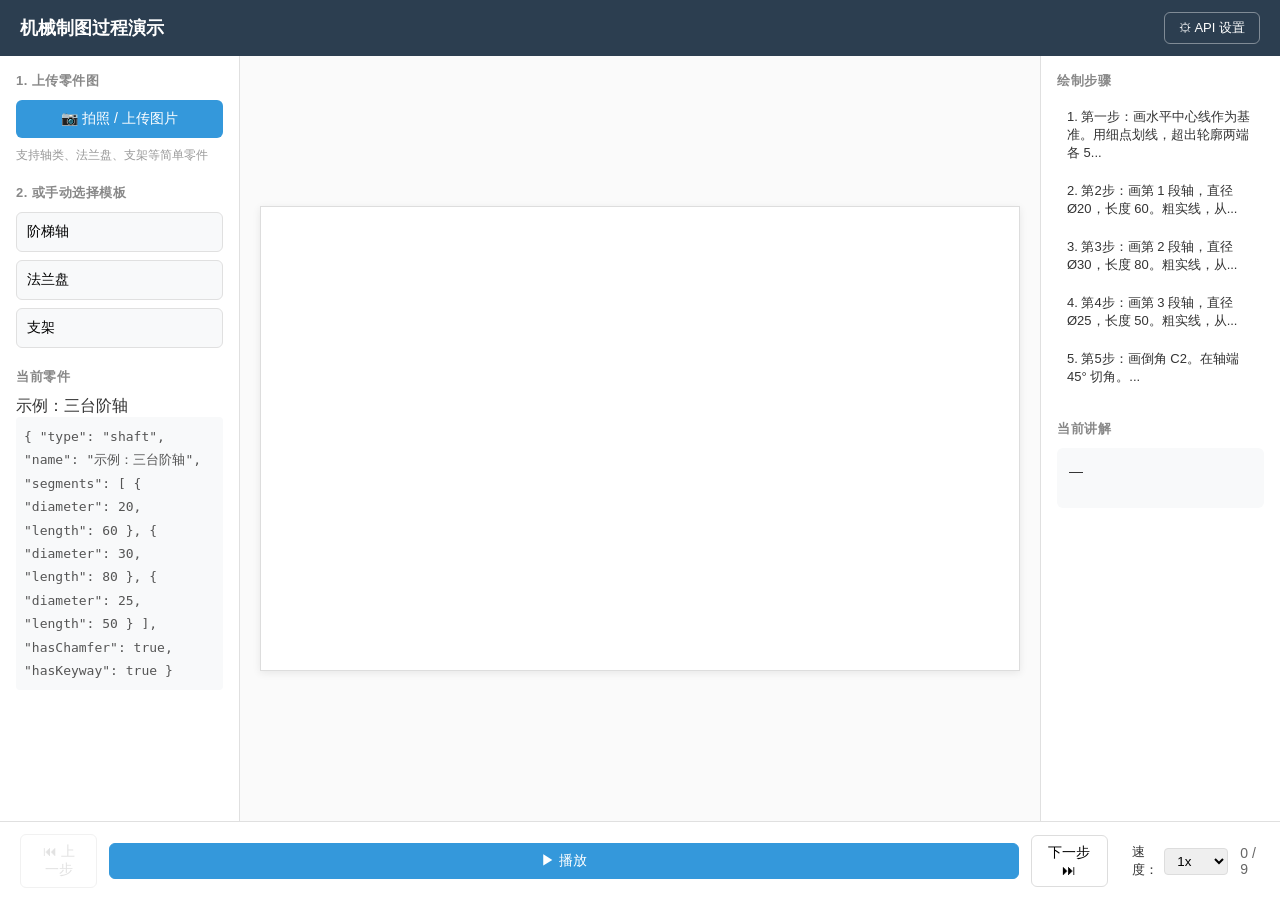
==== index-standalone.html @ 34915c5f "feat: 新增单文件合并版 index-standalone.html（CSS/JS 全部内联，双击即用）" ====
<!DOCTYPE html>
<html lang="zh-CN">
<head>
  <meta charset="UTF-8">
  <meta name="viewport" content="width=device-width, initial-scale=1.0">
  <title>机械制图过程演示</title>
  <style>
* { margin: 0; padding: 0; box-sizing: border-box; }

body {
  font-family: -apple-system, "PingFang SC", "Microsoft YaHei", sans-serif;
  background: #f5f5f5;
  color: #333;
  display: flex;
  flex-direction: column;
  height: 100vh;
  overflow: hidden;
}

header {
  background: #2c3e50;
  color: #fff;
  padding: 12px 20px;
  display: flex;
  justify-content: space-between;
  align-items: center;
}
header h1 { font-size: 18px; font-weight: 600; }

main {
  flex: 1;
  display: flex;
  overflow: hidden;
}

.sidebar {
  width: 240px;
  background: #fff;
  border-right: 1px solid #e0e0e0;
  padding: 16px;
  overflow-y: auto;
  flex-shrink: 0;
}
.sidebar.right {
  border-right: none;
  border-left: 1px solid #e0e0e0;
}

.panel { margin-bottom: 20px; }
.panel h3 {
  font-size: 13px;
  color: #888;
  margin-bottom: 10px;
  text-transform: uppercase;
  letter-spacing: 0.5px;
}

.canvas-area {
  flex: 1;
  display: flex;
  align-items: center;
  justify-content: center;
  background: #fafafa;
  position: relative;
  padding: 20px;
}
#canvas {
  background: #fff;
  border: 1px solid #ddd;
  box-shadow: 0 2px 8px rgba(0,0,0,0.08);
  max-width: 100%;
  max-height: 100%;
}

.btn-primary {
  background: #3498db;
  color: #fff;
  border: none;
  padding: 10px 16px;
  border-radius: 6px;
  cursor: pointer;
  font-size: 14px;
  width: 100%;
  transition: background 0.2s;
}
.btn-primary:hover { background: #2980b9; }

.btn-secondary {
  background: transparent;
  color: #fff;
  border: 1px solid rgba(255,255,255,0.4);
  padding: 6px 14px;
  border-radius: 6px;
  cursor: pointer;
  font-size: 13px;
}
.btn-secondary:hover { background: rgba(255,255,255,0.1); }

.btn-control {
  background: #fff;
  border: 1px solid #ddd;
  padding: 8px 16px;
  border-radius: 6px;
  cursor: pointer;
  font-size: 14px;
  transition: all 0.2s;
}
.btn-control:hover:not(:disabled) { background: #f0f0f0; }
.btn-control:disabled { opacity: 0.4; cursor: not-allowed; }
.btn-control.btn-primary {
  background: #3498db;
  color: #fff;
  border-color: #3498db;
  min-width: 80px;
}

.template-list { display: flex; flex-direction: column; gap: 8px; }
.template-item {
  background: #f8f9fa;
  border: 1px solid #e0e0e0;
  padding: 10px;
  border-radius: 6px;
  cursor: pointer;
  text-align: left;
  font-size: 14px;
  transition: all 0.2s;
}
.template-item:hover { background: #e3f2fd; border-color: #3498db; }
.template-item.active { background: #3498db; color: #fff; border-color: #3498db; }

.hint { font-size: 12px; color: #999; margin-top: 8px; line-height: 1.5; }

.step-list { max-height: 300px; overflow-y: auto; }
.step-item {
  padding: 8px 10px;
  border-radius: 4px;
  margin-bottom: 4px;
  font-size: 13px;
  cursor: pointer;
  transition: background 0.2s;
}
.step-item:hover { background: #f0f0f0; }
.step-item.done { color: #27ae60; }
.step-item.current { background: #e3f2fd; color: #2980b9; font-weight: 600; }

.step-desc {
  background: #f8f9fa;
  padding: 12px;
  border-radius: 6px;
  font-size: 14px;
  line-height: 1.6;
  min-height: 60px;
}

footer {
  background: #fff;
  border-top: 1px solid #e0e0e0;
  padding: 12px 20px;
  display: flex;
  align-items: center;
  gap: 12px;
}
.speed-control {
  display: flex;
  align-items: center;
  gap: 6px;
  margin-left: 12px;
  font-size: 13px;
}
.speed-control select {
  padding: 4px 8px;
  border: 1px solid #ddd;
  border-radius: 4px;
}
.step-progress { margin-left: auto; font-size: 14px; color: #666; }

.modal {
  position: fixed;
  top: 0; left: 0; right: 0; bottom: 0;
  background: rgba(0,0,0,0.5);
  display: flex;
  align-items: center;
  justify-content: center;
  z-index: 100;
}
.modal.hidden { display: none; }
.modal-content {
  background: #fff;
  padding: 24px;
  border-radius: 12px;
  width: 400px;
  max-width: 90%;
}
.modal-content h2 { margin-bottom: 16px; font-size: 18px; }
.modal-content label {
  display: block;
  font-size: 13px;
  color: #666;
  margin: 12px 0 4px;
}
.modal-content input {
  width: 100%;
  padding: 8px 10px;
  border: 1px solid #ddd;
  border-radius: 6px;
  font-size: 14px;
}
.modal-actions {
  display: flex;
  gap: 10px;
  margin-top: 20px;
  justify-content: flex-end;
}
.modal-actions .btn-secondary { background: #f0f0f0; color: #333; border: none; }

.overlay {
  position: absolute;
  top: 0; left: 0; right: 0; bottom: 0;
  background: rgba(255,255,255,0.9);
  display: flex;
  flex-direction: column;
  align-items: center;
  justify-content: center;
  z-index: 10;
}
.overlay.hidden { display: none; }
.spinner {
  width: 40px; height: 40px;
  border: 4px solid #e0e0e0;
  border-top-color: #3498db;
  border-radius: 50%;
  animation: spin 0.8s linear infinite;
}
@keyframes spin { to { transform: rotate(360deg); } }

.params-display {
  font-size: 13px;
  color: #555;
  line-height: 1.8;
  font-family: monospace;
  background: #f8f9fa;
  padding: 8px;
  border-radius: 4px;
}
  </style>
</head>
<body>
  <header>
    <h1>机械制图过程演示</h1>
    <button id="btn-settings" class="btn-secondary">⚙ API 设置</button>
  </header>

  <main>
    <aside class="sidebar">
      <div class="panel">
        <h3>1. 上传零件图</h3>
        <input type="file" id="file-input" accept="image/*" hidden>
        <button id="btn-upload" class="btn-primary">📷 拍照 / 上传图片</button>
        <p class="hint">支持轴类、法兰盘、支架等简单零件</p>
      </div>

      <div class="panel">
        <h3>2. 或手动选择模板</h3>
        <div id="template-list" class="template-list">
          <button class="template-item" data-template="shaft">阶梯轴</button>
          <button class="template-item" data-template="flange">法兰盘</button>
          <button class="template-item" data-template="bracket">支架</button>
        </div>
      </div>

      <div class="panel">
        <h3>当前零件</h3>
        <div id="current-part-name">未选择</div>
        <div id="current-part-params" class="params-display"></div>
      </div>
    </aside>

    <section class="canvas-area">
      <canvas id="canvas" width="900" height="550"></canvas>
      <div id="overlay-loading" class="overlay hidden">
        <div class="spinner"></div>
        <p>AI 正在识图中...</p>
      </div>
    </section>

    <aside class="sidebar right">
      <div class="panel">
        <h3>绘制步骤</h3>
        <div id="step-list" class="step-list">
          <p class="hint">上传图片或选择模板后开始</p>
        </div>
      </div>
      <div class="panel">
        <h3>当前讲解</h3>
        <div id="step-desc" class="step-desc">—</div>
      </div>
    </aside>
  </main>

  <footer>
    <button id="btn-prev" class="btn-control" disabled>⏮ 上一步</button>
    <button id="btn-play" class="btn-control btn-primary" disabled>▶ 播放</button>
    <button id="btn-next" class="btn-control" disabled>下一步 ⏭</button>
    <div class="speed-control">
      <label>速度：</label>
      <select id="speed-select">
        <option value="0.5">0.5x</option>
        <option value="1" selected>1x</option>
        <option value="2">2x</option>
        <option value="4">4x</option>
      </select>
    </div>
    <div class="step-progress">
      <span id="step-current">0</span> / <span id="step-total">0</span>
    </div>
  </footer>

  <div id="settings-modal" class="modal hidden">
    <div class="modal-content">
      <h2>API 设置</h2>
      <p class="hint">你的 API Key 只存在浏览器本地，不会上传。</p>
      <label>API Base URL</label>
      <input type="text" id="cfg-baseurl" placeholder="https://api.openai.com/v1" value="https://api.openai.com/v1">
      <label>API Key</label>
      <input type="password" id="cfg-apikey" placeholder="sk-...">
      <label>模型名称</label>
      <input type="text" id="cfg-model" placeholder="gpt-4o" value="gpt-4o">
      <div class="modal-actions">
        <button id="btn-cancel-settings" class="btn-secondary">取消</button>
        <button id="btn-save-settings" class="btn-primary">保存</button>
      </div>
    </div>
  </div>
  <script>
  // ===== js/config.js =====
const AppConfig = {
  KEY: 'mech_draw_config',
  get() {
    try { return JSON.parse(localStorage.getItem(this.KEY)) || {} }
    catch { return {} }
  },
  save(cfg) { localStorage.setItem(this.KEY, JSON.stringify(cfg)) },
  get baseUrl() { return this.get().baseUrl || 'https://api.openai.com/v1' },
  get apiKey() { return this.get().apiKey || '' },
  get model() { return this.get().model || 'gpt-4o' },
  get hasApiKey() { return !!this.apiKey }
}

  // ===== js/templates.js =====
const Templates = {
  shaft(params) {
    const segs = params.segments || [{diameter:20,length:60},{diameter:30,length:80},{diameter:25,length:50}]
    const totalLen = segs.reduce((s, x) => s + x.length, 0)
    const startX = (900 - totalLen * 3) / 2
    const centerY = 280
    const scale = 3
    const steps = []

    steps.push({
      desc: '第一步：画水平中心线作为基准。用细点划线，超出轮廓两端各 5~10mm。',
      elements: [{ type: 'centerline', x1: startX - 20, y1: centerY, x2: startX + totalLen * scale + 20, y2: centerY }]
    })

    let x = startX
    segs.forEach((seg, i) => {
      const w = seg.length * scale
      const h = seg.diameter * scale
      steps.push({
        desc: `第${i+2}步：画第 ${i+1} 段轴，直径 Ø${seg.diameter}，长度 ${seg.length}。粗实线，从中心线上下对称画出。`,
        elements: [{ type: 'rect', x: x, y: centerY - h/2, w: w, h: h }]
      })
      x += w
    })

    if (params.hasChamfer) {
      const c = 2
      steps.push({
        desc: `第${steps.length+1}步：画倒角 C${c}。在轴端 45° 切角。`,
        elements: [
          { type: 'line', x1: startX, y1: centerY - segs[0].diameter*scale/2, x2: startX + c*scale, y2: centerY - segs[0].diameter*scale/2 + c*scale },
          { type: 'line', x1: startX, y1: centerY + segs[0].diameter*scale/2, x2: startX + c*scale, y2: centerY + segs[0].diameter*scale/2 - c*scale }
        ]
      })
    }

    if (params.hasKeyway) {
      const keySeg = segs[1] || segs[0]
      const keyX = startX + (segs[0]?.length || 0) * scale + 20
      steps.push({
        desc: `第${steps.length+1}步：画键槽。宽 6mm，深 3mm，位于轴段上方。`,
        elements: [{ type: 'rect', x: keyX, y: centerY - keySeg.diameter*scale/2 - 10, w: 40, h: 10 }]
      })
    }

    let dimX = startX
    segs.forEach((seg, i) => {
      const w = seg.length * scale
      steps.push({
        desc: `第${steps.length+1}步：标注第 ${i+1} 段的直径 Ø${seg.diameter} 和长度 ${seg.length}。`,
        elements: [
          { type: 'dim', x1: dimX, y1: centerY - seg.diameter*scale/2 - 25, x2: dimX + w, y2: centerY - seg.diameter*scale/2 - 25, text: String(seg.length) },
          { type: 'dim', x1: dimX + w/2, y1: centerY - seg.diameter*scale/2 - 45, x2: dimX + w/2, y2: centerY - seg.diameter*scale/2, text: `Ø${seg.diameter}` }
        ]
      })
      dimX += w
    })
    return steps
  },

  flange(params) {
    const od = params.outerDiameter || 80
    const id = params.innerDiameter || 40
    const bc = params.boltCircle || 60
    const n = params.boltCount || 4
    const bd = params.boltDiameter || 8
    const cx = 450, cy = 280, scale = 3
    const steps = []

    steps.push({
      desc: '第一步：画十字中心线。水平和垂直点划线交点为圆心。',
      elements: [
        { type: 'centerline', x1: cx - od*scale, y1: cy, x2: cx + od*scale, y2: cy },
        { type: 'centerline', x1: cx, y1: cy - od*scale, x2: cx, y2: cy + od*scale }
      ]
    })
    steps.push({
      desc: `第二步：画法兰外圆 Ø${od}。粗实线圆。`,
      elements: [{ type: 'circle', cx, cy, r: od*scale/2 }]
    })
    steps.push({
      desc: `第三步：画内孔 Ø${id}。与外圆同心。`,
      elements: [{ type: 'circle', cx, cy, r: id*scale/2 }]
    })
    steps.push({
      desc: `第四步：画螺栓孔中心圆（点划线），Ø${bc}。`,
      elements: [{ type: 'circle', cx, cy, r: bc*scale/2, dashed: true }]
    })
    const angles = []
    for (let i = 0; i < n; i++) angles.push((i * 2 * Math.PI) / n - Math.PI/2)
    steps.push({
      desc: `第五步：在螺栓孔中心圆上均匀分布 ${n} 个螺栓孔 Ø${bd}。`,
      elements: angles.map(a => ({
        type: 'circle',
        cx: cx + (bc*scale/2) * Math.cos(a),
        cy: cy + (bc*scale/2) * Math.sin(a),
        r: bd*scale/2
      }))
    })
    steps.push({
      desc: '第六步：标注各尺寸——外径、内径、螺栓孔分布圆和螺栓孔直径。',
      elements: [
        { type: 'dim', x1: cx - od*scale/2, y1: cy - od*scale/2 - 30, x2: cx + od*scale/2, y2: cy - od*scale/2 - 30, text: `Ø${od}` },
        { type: 'dim', x1: cx - id*scale/2, y1: cy + id*scale/2 + 20, x2: cx + id*scale/2, y2: cy + id*scale/2 + 20, text: `Ø${id}` }
      ]
    })
    return steps
  },

  bracket(params) {
    const bl = params.baseLength || 60
    const bw = params.baseWidth || 12
    const h = params.height || 50
    const hd = params.holeDiameter || 10
    const ho = params.holeOffset || 20
    const ox = 250, oy = 350, scale = 3
    const steps = []

    steps.push({
      desc: '第一步：画底面基准线和左侧竖直线作为定位。',
      elements: [
        { type: 'line', x1: ox - 20, y1: oy, x2: ox + bl*scale + 20, y2: oy },
        { type: 'line', x1: ox, y1: oy + 20, x2: ox, y2: oy - h*scale - 20 }
      ]
    })
    steps.push({
      desc: `第二步：画底板轮廓，长 ${bl}mm，厚 ${bw}mm。`,
      elements: [{ type: 'rect', x: ox, y: oy - bw*scale, w: bl*scale, h: bw*scale }]
    })
    steps.push({
      desc: `第三步：画竖板轮廓，高 ${h}mm，与底板左侧对齐。`,
      elements: [{ type: 'rect', x: ox, y: oy - h*scale - bw*scale, w: bw*scale, h: h*scale }]
    })
    steps.push({
      desc: `第四步：画竖板上的安装孔 Ø${hd}，距底面 ${ho}mm。`,
      elements: [
        { type: 'centerline', x1: ox + bw*scale/2 - 15, y1: oy - bw*scale - ho*scale, x2: ox + bw*scale/2 + 15, y2: oy - bw*scale - ho*scale },
        { type: 'centerline', x1: ox + bw*scale/2, y1: oy - bw*scale - ho*scale - 15, x2: ox + bw*scale/2, y2: oy - bw*scale - ho*scale + 15 },
        { type: 'circle', cx: ox + bw*scale/2, cy: oy - bw*scale - ho*scale, r: hd*scale/2 }
      ]
    })
    steps.push({
      desc: '第五步：标注底板长度、高度和孔的尺寸。',
      elements: [
        { type: 'dim', x1: ox, y1: oy + 20, x2: ox + bl*scale, y2: oy + 20, text: String(bl) },
        { type: 'dim', x1: ox - 30, y1: oy - bw*scale, x2: ox - 30, y2: oy - h*scale - bw*scale, text: String(h) }
      ]
    })
    return steps
  },

  generate(type, params) {
    if (type === 'shaft') return this.shaft(params)
    if (type === 'flange') return this.flange(params)
    if (type === 'bracket') return this.bracket(params)
    return []
  }
}

  // ===== js/engine.js =====
class DrawEngine {
  constructor(canvasId) {
    this.canvas = document.getElementById(canvasId)
    this.ctx = this.canvas.getContext('2d')
    this.clear()
  }
  clear() {
    this.ctx.fillStyle = '#fff'
    this.ctx.fillRect(0, 0, this.canvas.width, this.canvas.height)
  }
  drawElement(el, progress = 1) {
    const ctx = this.ctx
    ctx.save()
    switch (el.type) {
      case 'centerline':
        this._drawLine(el.x1, el.y1, el.x2, el.y2, progress, '#333', 0.8, [12,4,2,4])
        break
      case 'line':
        this._drawLine(el.x1, el.y1, el.x2, el.y2, progress, '#000', 2)
        break
      case 'rect':
        this._drawRect(el.x, el.y, el.w, el.h, progress)
        break
      case 'circle':
        this._drawCircle(el.cx, el.cy, el.r, progress, el.dashed)
        break
      case 'arc':
        this._drawArc(el.cx, el.cy, el.r, el.startAngle, el.endAngle, progress)
        break
      case 'dim':
        this._drawDim(el, progress)
        break
    }
    ctx.restore()
  }
  _drawLine(x1, y1, x2, y2, progress, color, width, dash = []) {
    const ctx = this.ctx
    ctx.strokeStyle = color
    ctx.lineWidth = width
    ctx.setLineDash(dash)
    ctx.beginPath()
    ctx.moveTo(x1, y1)
    ctx.lineTo(x1 + (x2-x1)*progress, y1 + (y2-y1)*progress)
    ctx.stroke()
  }
  _drawRect(x, y, w, h, progress) {
    const ctx = this.ctx
    ctx.strokeStyle = '#000'
    ctx.lineWidth = 2.5
    ctx.setLineDash([])
    ctx.beginPath()
    const dist = 2*(w+h) * progress
    ctx.moveTo(x, y)
    if (dist > 0) {
      const d1 = Math.min(dist, w)
      ctx.lineTo(x+d1, y)
      if (dist > w) {
        const d2 = Math.min(dist-w, h)
        ctx.lineTo(x+w, y+d2)
        if (dist > w+h) {
          const d3 = Math.min(dist-w-h, w)
          ctx.lineTo(x+w-d3, y+h)
          if (dist > w+h+w) {
            ctx.lineTo(x, y+h-(dist-w-h-w))
          }
        }
      }
    }
    ctx.stroke()
  }
  _drawCircle(cx, cy, r, progress, dashed = false) {
    const ctx = this.ctx
    ctx.strokeStyle = '#000'
    ctx.lineWidth = dashed ? 0.8 : 2
    ctx.setLineDash(dashed ? [12,4,2,4] : [])
    ctx.beginPath()
    ctx.arc(cx, cy, r, -Math.PI/2, -Math.PI/2 + Math.PI*2*progress)
    ctx.stroke()
  }
  _drawArc(cx, cy, r, startAngle, endAngle, progress) {
    const ctx = this.ctx
    ctx.strokeStyle = '#000'
    ctx.lineWidth = 2
    ctx.beginPath()
    ctx.arc(cx, cy, r, startAngle, startAngle + (endAngle-startAngle)*progress)
    ctx.stroke()
  }
  _drawDim(el, progress) {
    const ctx = this.ctx
    ctx.strokeStyle = '#333'
    ctx.lineWidth = 0.5
    ctx.beginPath()
    ctx.moveTo(el.x1, el.y1)
    ctx.lineTo(el.x1 + (el.x2-el.x1)*progress, el.y1 + (el.y2-el.y1)*progress)
    ctx.stroke()
    if (el.text && progress > 0.5) {
      ctx.fillStyle = '#000'
      ctx.font = '12px sans-serif'
      ctx.textAlign = 'center'
      ctx.fillText(el.text, (el.x1+el.x2)/2, el.y1 - 5)
    }
  }
  drawStepComplete(step) {
    step.elements.forEach(el => this.drawElement(el, 1))
  }
}

  // ===== js/player.js =====
class Player {
  constructor(engine) {
    this.engine = engine
    this.steps = []
    this.currentStep = -1
    this.playing = false
    this.speed = 1
    this.btnPrev = document.getElementById('btn-prev')
    this.btnPlay = document.getElementById('btn-play')
    this.btnNext = document.getElementById('btn-next')
    this.speedSelect = document.getElementById('speed-select')
    this.stepCurrent = document.getElementById('step-current')
    this.stepTotal = document.getElementById('step-total')
    this.stepList = document.getElementById('step-list')
    this.stepDesc = document.getElementById('step-desc')
    this.btnPrev.onclick = () => this.prev()
    this.btnNext.onclick = () => this.next()
    this.btnPlay.onclick = () => this.togglePlay()
    this.speedSelect.onchange = (e) => { this.speed = parseFloat(e.target.value) }
  }
  loadSteps(steps) {
    this.steps = steps
    this.currentStep = -1
    this.engine.clear()
    this._renderStepList()
    this._updateUI()
    this.stepTotal.textContent = steps.length
  }
  _renderStepList() {
    this.stepList.innerHTML = ''
    this.steps.forEach((step, i) => {
      const div = document.createElement('div')
      div.className = 'step-item'
      div.textContent = `${i+1}. ${step.desc.slice(0,30)}...`
      div.onclick = () => this.jumpTo(i)
      this.stepList.appendChild(div)
    })
  }
  _highlightStep() {
    const items = this.stepList.querySelectorAll('.step-item')
    items.forEach((el, i) => {
      el.classList.remove('current','done')
      if (i < this.currentStep) el.classList.add('done')
      if (i === this.currentStep) el.classList.add('current')
    })
  }
  _updateUI() {
    this.stepCurrent.textContent = this.currentStep + 1
    this.btnPrev.disabled = this.currentStep <= 0
    this.btnNext.disabled = this.currentStep >= this.steps.length - 1
    this.btnPlay.disabled = this.steps.length === 0
    if (this.currentStep >= 0 && this.steps[this.currentStep]) {
      this.stepDesc.textContent = this.steps[this.currentStep].desc
    }
    this._highlightStep()
  }
  async next() {
    if (this.currentStep >= this.steps.length - 1) return
    this.currentStep++
    this._updateUI()
    await this._animateStep(this.currentStep)
    if (this.playing && this.currentStep < this.steps.length - 1) {
      setTimeout(() => this.next(), 800 / this.speed)
    } else if (this.currentStep >= this.steps.length - 1) {
      this.playing = false
      this.btnPlay.textContent = '▶ 播放'
    }
  }
  prev() {
    if (this.currentStep <= 0) return
    this.playing = false
    this.btnPlay.textContent = '▶ 播放'
    this.currentStep--
    this.engine.clear()
    for (let i = 0; i <= this.currentStep; i++) this.engine.drawStepComplete(this.steps[i])
    this._updateUI()
  }
  jumpTo(i) {
    this.playing = false
    this.btnPlay.textContent = '▶ 播放'
    this.currentStep = i
    this.engine.clear()
    for (let j = 0; j <= i; j++) this.engine.drawStepComplete(this.steps[j])
    this._updateUI()
  }
  togglePlay() {
    if (this.playing) {
      this.playing = false
      this.btnPlay.textContent = '▶ 播放'
    } else {
      this.playing = true
      this.btnPlay.textContent = '⏸ 暂停'
      if (this.currentStep >= this.steps.length - 1) {
        this.currentStep = -1
        this.engine.clear()
      }
      this.next()
    }
  }
  _animateStep(stepIdx) {
    return new Promise(resolve => {
      const step = this.steps[stepIdx]
      const elements = step.elements
      let elIdx = 0, progress = 0
      const animate = () => {
        if (elIdx >= elements.length) { resolve(); return }
        progress += 0.08
        if (progress >= 1) progress = 1
        this.engine.clear()
        for (let i = 0; i < stepIdx; i++) this.engine.drawStepComplete(this.steps[i])
        for (let i = 0; i < elIdx; i++) this.engine.drawElement(elements[i], 1)
        this.engine.drawElement(elements[elIdx], progress)
        if (progress >= 1) { elIdx++; progress = 0 }
        requestAnimationFrame(animate)
      }
      animate()
    })
  }
}

  // ===== js/llm.js =====
class LLMRecognizer {
  async recognize(imageFile) {
    if (!AppConfig.hasApiKey) throw new Error('请先在右上角设置中填入 API Key')
    const base64 = await this._fileToBase64(imageFile)
    const prompt = `你是一个机械制图老师。看这张零件图，读出零件类型和所有尺寸参数。

只输出 JSON，不要解释，不要 markdown 代码块。

零件类型有三种：
- "shaft"：轴类（回转体，有水平中心线贯穿，多段圆柱）
- "flange"：法兰盘类（圆盘，有同心圆和螺栓孔）
- "bracket"：支架类（L形或板状，带孔）

输出格式：
{
  "type": "shaft | flange | bracket",
  "name": "零件名称（中文）",
  "segments": [{"diameter": 数字, "length": 数字}],
  "hasChamfer": true/false,
  "hasKeyway": true/false,
  "outerDiameter": 数字,
  "innerDiameter": 数字,
  "thickness": 数字,
  "boltCircle": 数字,
  "boltCount": 数字,
  "boltDiameter": 数字,
  "baseLength": 数字,
  "baseWidth": 数字,
  "height": 数字,
  "holeDiameter": 数字,
  "holeOffset": 数字
}

规则：
1. 尺寸数字直接从图上读，单位 mm，不要估
2. 图上没有的尺寸给一个合理的默认值
3. 拿不准类型就选最接近的
4. 只输出 JSON`

    const res = await fetch(`${AppConfig.baseUrl}/chat/completions`, {
      method: 'POST',
      headers: {
        'Content-Type': 'application/json',
        'Authorization': `Bearer ${AppConfig.apiKey}`
      },
      body: JSON.stringify({
        model: AppConfig.model,
        messages: [{
          role: 'user',
          content: [
            { type: 'image_url', image_url: { url: base64 } },
            { type: 'text', text: prompt }
          ]
        }],
        max_tokens: 1000
      })
    })
    if (!res.ok) {
      const err = await res.text()
      throw new Error(`API 错误 ${res.status}: ${err}`)
    }
    const data = await res.json()
    let content = data.choices[0].message.content.trim()
    content = content.replace(/```json\n?/g, '').replace(/```\n?/g, '')
    try { return JSON.parse(content) }
    catch { throw new Error('AI 返回格式错误，请重试') }
  }
  _fileToBase64(file) {
    return new Promise((resolve, reject) => {
      const reader = new FileReader()
      reader.onload = () => resolve(reader.result)
      reader.onerror = reject
      reader.readAsDataURL(file)
    })
  }
}

  // ===== js/app.js =====
document.addEventListener('DOMContentLoaded', () => {
  const engine = new DrawEngine('canvas')
  const player = new Player(engine)
  const recognizer = new LLMRecognizer()

  const fileInput = document.getElementById('file-input')
  const btnUpload = document.getElementById('btn-upload')
  const overlay = document.getElementById('overlay-loading')
  const currentPartName = document.getElementById('current-part-name')
  const currentPartParams = document.getElementById('current-part-params')
  const settingsModal = document.getElementById('settings-modal')

  btnUpload.onclick = () => fileInput.click()
  fileInput.onchange = async (e) => {
    const file = e.target.files[0]
    if (!file) return
    if (!AppConfig.hasApiKey) {
      alert('请先点右上角 ⚙ API 设置，填入你的 API Key')
      openSettings()
      return
    }
    overlay.classList.remove('hidden')
    try {
      const result = await recognizer.recognize(file)
      loadPart(result)
    } catch (err) {
      alert('识别失败：' + err.message)
    } finally {
      overlay.classList.add('hidden')
    }
  }

  document.querySelectorAll('.template-item').forEach(btn => {
    btn.onclick = () => {
      document.querySelectorAll('.template-item').forEach(b => b.classList.remove('active'))
      btn.classList.add('active')
      const type = btn.dataset.template
      const defaults = {
        shaft: {
          type: 'shaft', name: '三台阶轴',
          segments: [{diameter:20,length:60},{diameter:30,length:80},{diameter:25,length:50}],
          hasChamfer: true, hasKeyway: true
        },
        flange: {
          type: 'flange', name: '法兰盘',
          outerDiameter: 80, innerDiameter: 40, thickness: 15,
          boltCircle: 60, boltCount: 4, boltDiameter: 8
        },
        bracket: {
          type: 'bracket', name: 'L形支架',
          baseLength: 60, baseWidth: 12, height: 50,
          holeDiameter: 10, holeOffset: 20
        }
      }
      loadPart(defaults[type])
    }
  })

  function loadPart(result) {
    const steps = Templates.generate(result.type, result)
    if (steps.length === 0) { alert('不支持的零件类型'); return }
    player.loadSteps(steps)
    currentPartName.textContent = result.name || result.type
    currentPartParams.textContent = JSON.stringify(result, null, 2)
  }

  function openSettings() {
    const cfg = AppConfig.get()
    document.getElementById('cfg-baseurl').value = cfg.baseUrl || 'https://api.openai.com/v1'
    document.getElementById('cfg-apikey').value = cfg.apiKey || ''
    document.getElementById('cfg-model').value = cfg.model || 'gpt-4o'
    settingsModal.classList.remove('hidden')
  }
  document.getElementById('btn-settings').onclick = openSettings
  document.getElementById('btn-cancel-settings').onclick = () => settingsModal.classList.add('hidden')
  document.getElementById('btn-save-settings').onclick = () => {
    AppConfig.save({
      baseUrl: document.getElementById('cfg-baseurl').value,
      apiKey: document.getElementById('cfg-apikey').value,
      model: document.getElementById('cfg-model').value
    })
    settingsModal.classList.add('hidden')
  }

  loadPart({
    type: 'shaft', name: '示例：三台阶轴',
    segments: [{diameter:20,length:60},{diameter:30,length:80},{diameter:25,length:50}],
    hasChamfer: true, hasKeyway: true
  })
})
  </script>

</body>
</html>
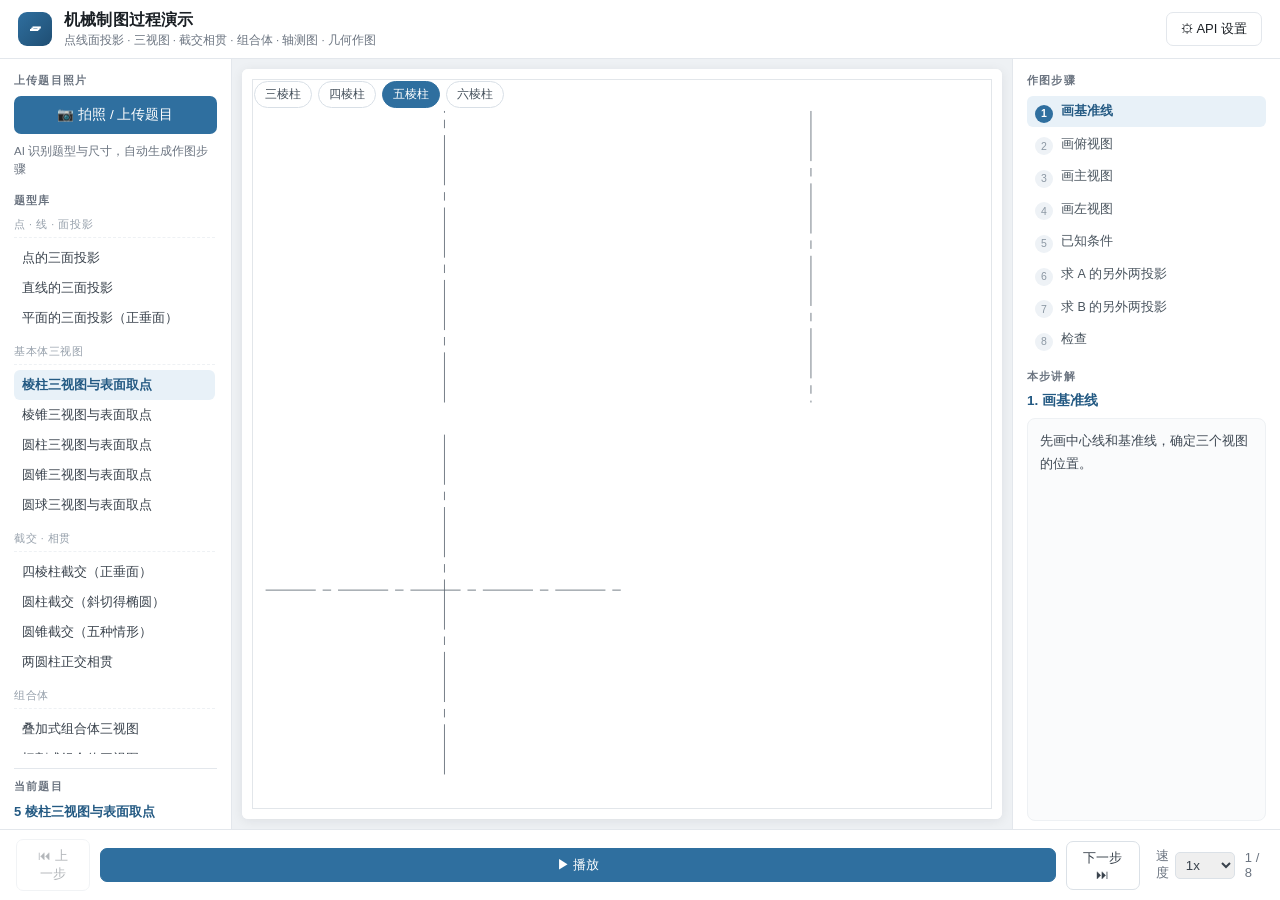
==== commit 2d6b0da2: "feat: 画法几何题型库（点线面投影/基本体取点/截交相贯/组合体/轴测图/圆弧连接/吊钩）" ====
--- a/index-standalone.html
+++ b/index-standalone.html
@@ -3,296 +3,260 @@
 <head>
   <meta charset="UTF-8">
   <meta name="viewport" content="width=device-width, initial-scale=1.0">
-  <title>机械制图过程演示</title>
+  <title>机械制图过程演示 · 画法几何</title>
   <style>
 * { margin: 0; padding: 0; box-sizing: border-box; }
 
+:root {
+  --ink: #1a1f24;
+  --muted: #6b7480;
+  --line: #e3e7ec;
+  --bg: #f4f6f8;
+  --blue: #2f6f9f;
+  --blue-d: #245a83;
+  --accent: #c0392b;
+}
+
 body {
-  font-family: -apple-system, "PingFang SC", "Microsoft YaHei", sans-serif;
-  background: #f5f5f5;
-  color: #333;
+  font-family: -apple-system, "PingFang SC", "Microsoft YaHei", "Segoe UI", sans-serif;
+  background: var(--bg);
+  color: var(--ink);
   display: flex;
   flex-direction: column;
   height: 100vh;
   overflow: hidden;
+  font-size: 14px;
 }
 
 header {
-  background: #2c3e50;
-  color: #fff;
-  padding: 12px 20px;
+  background: #fff;
+  border-bottom: 1px solid var(--line);
+  padding: 10px 18px;
   display: flex;
   justify-content: space-between;
   align-items: center;
-}
-header h1 { font-size: 18px; font-weight: 600; }
-
-main {
-  flex: 1;
+  flex-shrink: 0;
+}
+.brand { display: flex; align-items: center; gap: 12px; }
+.logo {
+  width: 34px; height: 34px; border-radius: 9px;
+  background: linear-gradient(135deg, #2f6f9f, #1f4e73);
+  color: #fff; display: flex; align-items: center; justify-content: center;
+  font-size: 20px; font-weight: 700;
+}
+header h1 { font-size: 16px; font-weight: 600; letter-spacing: .2px; }
+header .sub { font-size: 11.5px; color: var(--muted); margin-top: 2px; }
+
+main { flex: 1; display: flex; overflow: hidden; }
+
+.sidebar {
+  width: 232px;
+  background: #fff;
+  border-right: 1px solid var(--line);
+  padding: 14px 14px 8px;
   display: flex;
+  flex-direction: column;
+  gap: 14px;
   overflow: hidden;
-}
-
-.sidebar {
-  width: 240px;
-  background: #fff;
-  border-right: 1px solid #e0e0e0;
-  padding: 16px;
-  overflow-y: auto;
   flex-shrink: 0;
 }
-.sidebar.right {
-  border-right: none;
-  border-left: 1px solid #e0e0e0;
-}
-
-.panel { margin-bottom: 20px; }
+.sidebar.right { border-right: none; border-left: 1px solid var(--line); width: 268px; }
+
+.panel { display: flex; flex-direction: column; gap: 8px; }
+.panel.grow { flex: 1; min-height: 0; }
+.panel.last { border-top: 1px solid var(--line); padding-top: 10px; }
 .panel h3 {
-  font-size: 13px;
-  color: #888;
-  margin-bottom: 10px;
-  text-transform: uppercase;
-  letter-spacing: 0.5px;
+  font-size: 11px; color: var(--muted); font-weight: 600;
+  letter-spacing: 1.2px; text-transform: uppercase;
 }
 
 .canvas-area {
-  flex: 1;
-  display: flex;
-  align-items: center;
-  justify-content: center;
-  background: #fafafa;
-  position: relative;
-  padding: 20px;
-}
-#canvas {
-  background: #fff;
-  border: 1px solid #ddd;
-  box-shadow: 0 2px 8px rgba(0,0,0,0.08);
-  max-width: 100%;
-  max-height: 100%;
-}
+  flex: 1; position: relative; display: flex; align-items: stretch; justify-content: stretch;
+  background: #eef1f4; padding: 10px; min-width: 0;
+}
+#canvas { width: 100%; height: 100%; background: #fff; border-radius: 6px; box-shadow: 0 2px 12px rgba(20,30,40,.08); }
 
 .btn-primary {
-  background: #3498db;
-  color: #fff;
-  border: none;
-  padding: 10px 16px;
-  border-radius: 6px;
-  cursor: pointer;
-  font-size: 14px;
-  width: 100%;
-  transition: background 0.2s;
-}
-.btn-primary:hover { background: #2980b9; }
+  background: var(--blue); color: #fff; border: none;
+  padding: 10px 14px; border-radius: 7px; cursor: pointer;
+  font-size: 13.5px; width: 100%; transition: background .15s;
+}
+.btn-primary:hover { background: var(--blue-d); }
 
 .btn-secondary {
-  background: transparent;
-  color: #fff;
-  border: 1px solid rgba(255,255,255,0.4);
-  padding: 6px 14px;
-  border-radius: 6px;
-  cursor: pointer;
-  font-size: 13px;
-}
-.btn-secondary:hover { background: rgba(255,255,255,0.1); }
-
+  background: #fff; color: var(--ink); border: 1px solid var(--line);
+  padding: 7px 14px; border-radius: 7px; cursor: pointer; font-size: 13px;
+}
+.btn-secondary:hover { background: #f6f8fa; }
+.btn-secondary.dark { background: #eef1f4; border-color: #e0e5ea; }
+
+.hint { font-size: 11.5px; color: var(--muted); line-height: 1.6; }
+
+/* 题库 */
+.template-list { overflow-y: auto; flex: 1; padding-right: 2px; }
+.cat { margin-bottom: 10px; }
+.cat-h {
+  font-size: 10.5px; color: #97a1ac; letter-spacing: .6px;
+  padding: 2px 0 5px; border-bottom: 1px dashed #eef1f4; margin-bottom: 5px;
+}
+.template-item {
+  display: block; width: 100%; text-align: left; background: transparent;
+  border: none; padding: 6px 8px; border-radius: 6px; font-size: 13px;
+  color: #39424c; cursor: pointer; transition: background .12s, color .12s;
+  white-space: nowrap; overflow: hidden; text-overflow: ellipsis;
+}
+.template-item:hover { background: #f2f6fa; color: var(--blue-d); }
+.template-item.active { background: #e8f1f8; color: var(--blue-d); font-weight: 600; }
+
+.current-name { font-size: 13px; color: var(--blue-d); font-weight: 600; line-height: 1.5; }
+
+/* 变体选择 */
+.variant-bar {
+  position: absolute; left: 22px; top: 22px;
+  display: flex; gap: 6px; flex-wrap: wrap; max-width: 70%;
+}
+.variant-bar.hidden { display: none; }
+.chip {
+  background: rgba(255,255,255,.94); border: 1px solid #d8dfe6; color: #46515c;
+  padding: 4px 10px; border-radius: 999px; font-size: 12px; cursor: pointer;
+  backdrop-filter: blur(4px);
+}
+.chip:hover { border-color: var(--blue); color: var(--blue); }
+.chip.on { background: var(--blue); color: #fff; border-color: var(--blue); }
+.ai-note { font-size: 12px; color: var(--muted); padding: 5px 10px; background: #fff; border-radius: 999px; border: 1px dashed #cfd8e0; }
+
+/* 步骤 */
+.step-list { overflow-y: auto; flex: 1; min-height: 0; display: flex; flex-direction: column; gap: 2px; }
+.step-item {
+  display: flex; gap: 8px; align-items: baseline;
+  padding: 6px 8px; border-radius: 6px; cursor: pointer; color: #4a555f;
+  font-size: 12.5px; line-height: 1.45;
+}
+.step-item:hover { background: #f4f7fa; }
+.step-item .idx {
+  flex-shrink: 0; width: 18px; height: 18px; border-radius: 50%;
+  background: #eef2f6; color: #8b97a3; font-size: 10.5px;
+  display: inline-flex; align-items: center; justify-content: center;
+  transform: translateY(2px);
+}
+.step-item.done { color: #8b97a3; }
+.step-item.done .idx { background: #e6f4ec; color: #2e8b57; }
+.step-item.current { background: #e8f1f8; color: var(--blue-d); font-weight: 600; }
+.step-item.current .idx { background: var(--blue); color: #fff; }
+
+.step-title { font-size: 13.5px; font-weight: 600; color: var(--blue-d); }
+.step-desc {
+  font-size: 13px; line-height: 1.75; color: #3d4752;
+  background: #fafbfc; border: 1px solid #eef1f4; border-radius: 8px;
+  padding: 11px 12px; overflow-y: auto; flex: 1; min-height: 80px;
+}
+
+/* 底栏 */
+footer {
+  background: #fff; border-top: 1px solid var(--line);
+  padding: 9px 16px; display: flex; align-items: center; gap: 10px; flex-shrink: 0;
+}
 .btn-control {
-  background: #fff;
-  border: 1px solid #ddd;
-  padding: 8px 16px;
-  border-radius: 6px;
-  cursor: pointer;
-  font-size: 14px;
-  transition: all 0.2s;
-}
-.btn-control:hover:not(:disabled) { background: #f0f0f0; }
-.btn-control:disabled { opacity: 0.4; cursor: not-allowed; }
-.btn-control.btn-primary {
-  background: #3498db;
-  color: #fff;
-  border-color: #3498db;
-  min-width: 80px;
-}
-
-.template-list { display: flex; flex-direction: column; gap: 8px; }
-.template-item {
-  background: #f8f9fa;
-  border: 1px solid #e0e0e0;
-  padding: 10px;
-  border-radius: 6px;
-  cursor: pointer;
-  text-align: left;
-  font-size: 14px;
-  transition: all 0.2s;
-}
-.template-item:hover { background: #e3f2fd; border-color: #3498db; }
-.template-item.active { background: #3498db; color: #fff; border-color: #3498db; }
-
-.hint { font-size: 12px; color: #999; margin-top: 8px; line-height: 1.5; }
-
-.step-list { max-height: 300px; overflow-y: auto; }
-.step-item {
-  padding: 8px 10px;
-  border-radius: 4px;
-  margin-bottom: 4px;
-  font-size: 13px;
-  cursor: pointer;
-  transition: background 0.2s;
-}
-.step-item:hover { background: #f0f0f0; }
-.step-item.done { color: #27ae60; }
-.step-item.current { background: #e3f2fd; color: #2980b9; font-weight: 600; }
-
-.step-desc {
-  background: #f8f9fa;
-  padding: 12px;
-  border-radius: 6px;
-  font-size: 14px;
-  line-height: 1.6;
-  min-height: 60px;
-}
-
-footer {
-  background: #fff;
-  border-top: 1px solid #e0e0e0;
-  padding: 12px 20px;
-  display: flex;
-  align-items: center;
-  gap: 12px;
-}
-.speed-control {
-  display: flex;
-  align-items: center;
-  gap: 6px;
-  margin-left: 12px;
-  font-size: 13px;
-}
-.speed-control select {
-  padding: 4px 8px;
-  border: 1px solid #ddd;
-  border-radius: 4px;
-}
-.step-progress { margin-left: auto; font-size: 14px; color: #666; }
-
+  background: #fff; border: 1px solid #dbe1e7; padding: 7px 15px;
+  border-radius: 7px; cursor: pointer; font-size: 13px; color: #39424c;
+  transition: all .12s;
+}
+.btn-control:hover:not(:disabled) { background: #f5f8fa; border-color: #c9d2da; }
+.btn-control:disabled { opacity: .38; cursor: not-allowed; }
+.btn-control.btn-primary { background: var(--blue); color: #fff; border-color: var(--blue); min-width: 92px; }
+.btn-control.btn-primary:hover:not(:disabled) { background: var(--blue-d); }
+.speed-control { display: flex; align-items: center; gap: 6px; font-size: 12.5px; color: var(--muted); margin-left: 6px; }
+.speed-control select { padding: 4px 6px; border: 1px solid #dbe1e7; border-radius: 5px; color: #39424c; }
+.step-progress { margin-left: auto; font-size: 13px; color: var(--muted); font-variant-numeric: tabular-nums; }
+
+/* 弹窗 */
 .modal {
-  position: fixed;
-  top: 0; left: 0; right: 0; bottom: 0;
-  background: rgba(0,0,0,0.5);
-  display: flex;
-  align-items: center;
-  justify-content: center;
-  z-index: 100;
+  position: fixed; inset: 0; background: rgba(18,24,30,.42);
+  display: flex; align-items: center; justify-content: center; z-index: 100;
 }
 .modal.hidden { display: none; }
 .modal-content {
-  background: #fff;
-  padding: 24px;
-  border-radius: 12px;
-  width: 400px;
-  max-width: 90%;
-}
-.modal-content h2 { margin-bottom: 16px; font-size: 18px; }
-.modal-content label {
-  display: block;
-  font-size: 13px;
-  color: #666;
-  margin: 12px 0 4px;
-}
+  background: #fff; padding: 22px; border-radius: 12px; width: 420px; max-width: 92%;
+  box-shadow: 0 18px 50px rgba(0,0,0,.2);
+}
+.modal-content h2 { font-size: 17px; margin-bottom: 6px; }
+.modal-content label { display: block; font-size: 12px; color: var(--muted); margin: 12px 0 4px; }
 .modal-content input {
-  width: 100%;
-  padding: 8px 10px;
-  border: 1px solid #ddd;
-  border-radius: 6px;
-  font-size: 14px;
-}
-.modal-actions {
-  display: flex;
-  gap: 10px;
-  margin-top: 20px;
-  justify-content: flex-end;
-}
-.modal-actions .btn-secondary { background: #f0f0f0; color: #333; border: none; }
+  width: 100%; padding: 8px 10px; border: 1px solid #dbe1e7;
+  border-radius: 7px; font-size: 13px; outline: none;
+}
+.modal-content input:focus { border-color: var(--blue); }
+.modal-actions { display: flex; gap: 8px; margin-top: 18px; justify-content: flex-end; }
+.modal-actions .btn-primary { width: auto; }
 
 .overlay {
-  position: absolute;
-  top: 0; left: 0; right: 0; bottom: 0;
-  background: rgba(255,255,255,0.9);
-  display: flex;
-  flex-direction: column;
-  align-items: center;
-  justify-content: center;
-  z-index: 10;
+  position: absolute; inset: 0; background: rgba(255,255,255,.86);
+  display: flex; flex-direction: column; align-items: center; justify-content: center;
+  gap: 12px; z-index: 20; border-radius: 6px; font-size: 13px; color: var(--muted);
 }
 .overlay.hidden { display: none; }
 .spinner {
-  width: 40px; height: 40px;
-  border: 4px solid #e0e0e0;
-  border-top-color: #3498db;
-  border-radius: 50%;
-  animation: spin 0.8s linear infinite;
+  width: 34px; height: 34px; border: 3px solid #e3e8ee; border-top-color: var(--blue);
+  border-radius: 50%; animation: spin .8s linear infinite;
 }
 @keyframes spin { to { transform: rotate(360deg); } }
 
-.params-display {
-  font-size: 13px;
-  color: #555;
-  line-height: 1.8;
-  font-family: monospace;
-  background: #f8f9fa;
-  padding: 8px;
-  border-radius: 4px;
+@media (max-width: 1100px) {
+  .sidebar { width: 190px; }
+  .sidebar.right { width: 230px; }
 }
   </style>
 </head>
 <body>
   <header>
-    <h1>机械制图过程演示</h1>
+    <div class="brand">
+      <span class="logo">▱</span>
+      <div>
+        <h1>机械制图过程演示</h1>
+        <p class="sub">点线面投影 · 三视图 · 截交相贯 · 组合体 · 轴测图 · 几何作图</p>
+      </div>
+    </div>
     <button id="btn-settings" class="btn-secondary">⚙ API 设置</button>
   </header>
 
   <main>
     <aside class="sidebar">
       <div class="panel">
-        <h3>1. 上传零件图</h3>
+        <h3>上传题目照片</h3>
         <input type="file" id="file-input" accept="image/*" hidden>
-        <button id="btn-upload" class="btn-primary">📷 拍照 / 上传图片</button>
-        <p class="hint">支持轴类、法兰盘、支架等简单零件</p>
+        <button id="btn-upload" class="btn-primary">📷 拍照 / 上传题目</button>
+        <p class="hint">AI 识别题型与尺寸，自动生成作图步骤</p>
       </div>
 
-      <div class="panel">
-        <h3>2. 或手动选择模板</h3>
-        <div id="template-list" class="template-list">
-          <button class="template-item" data-template="shaft">阶梯轴</button>
-          <button class="template-item" data-template="flange">法兰盘</button>
-          <button class="template-item" data-template="bracket">支架</button>
-        </div>
+      <div class="panel grow">
+        <h3>题型库</h3>
+        <div id="template-list" class="template-list"></div>
       </div>
 
-      <div class="panel">
-        <h3>当前零件</h3>
-        <div id="current-part-name">未选择</div>
-        <div id="current-part-params" class="params-display"></div>
+      <div class="panel last">
+        <h3>当前题目</h3>
+        <div id="current-part-name" class="current-name">—</div>
       </div>
     </aside>
 
     <section class="canvas-area">
-      <canvas id="canvas" width="900" height="550"></canvas>
+      <canvas id="canvas"></canvas>
+      <div id="variant-bar" class="variant-bar hidden"></div>
       <div id="overlay-loading" class="overlay hidden">
         <div class="spinner"></div>
-        <p>AI 正在识图中...</p>
+        <p>AI 正在识图...</p>
       </div>
     </section>
 
     <aside class="sidebar right">
       <div class="panel">
-        <h3>绘制步骤</h3>
-        <div id="step-list" class="step-list">
-          <p class="hint">上传图片或选择模板后开始</p>
-        </div>
+        <h3>作图步骤</h3>
+        <div id="step-list" class="step-list"></div>
       </div>
-      <div class="panel">
-        <h3>当前讲解</h3>
-        <div id="step-desc" class="step-desc">—</div>
+      <div class="panel grow">
+        <h3>本步讲解</h3>
+        <div id="step-title" class="step-title">—</div>
+        <div id="step-desc" class="step-desc">选择一个题型开始</div>
       </div>
     </aside>
   </main>
@@ -302,31 +266,29 @@
     <button id="btn-play" class="btn-control btn-primary" disabled>▶ 播放</button>
     <button id="btn-next" class="btn-control" disabled>下一步 ⏭</button>
     <div class="speed-control">
-      <label>速度：</label>
+      <label>速度</label>
       <select id="speed-select">
         <option value="0.5">0.5x</option>
         <option value="1" selected>1x</option>
         <option value="2">2x</option>
-        <option value="4">4x</option>
+        <option value="3">3x</option>
       </select>
     </div>
-    <div class="step-progress">
-      <span id="step-current">0</span> / <span id="step-total">0</span>
-    </div>
+    <div class="step-progress"><span id="step-current">0</span> / <span id="step-total">0</span></div>
   </footer>
 
   <div id="settings-modal" class="modal hidden">
     <div class="modal-content">
       <h2>API 设置</h2>
-      <p class="hint">你的 API Key 只存在浏览器本地，不会上传。</p>
+      <p class="hint">API Key 只保存在浏览器本地，不会上传到任何服务器。</p>
       <label>API Base URL</label>
       <input type="text" id="cfg-baseurl" placeholder="https://api.openai.com/v1" value="https://api.openai.com/v1">
       <label>API Key</label>
       <input type="password" id="cfg-apikey" placeholder="sk-...">
-      <label>模型名称</label>
+      <label>模型名称（需支持图片输入）</label>
       <input type="text" id="cfg-model" placeholder="gpt-4o" value="gpt-4o">
       <div class="modal-actions">
-        <button id="btn-cancel-settings" class="btn-secondary">取消</button>
+        <button id="btn-cancel-settings" class="btn-secondary dark">取消</button>
         <button id="btn-save-settings" class="btn-primary">保存</button>
       </div>
     </div>
@@ -346,463 +308,2021 @@
   get hasApiKey() { return !!this.apiKey }
 }
 
+  // ===== js/paper.js =====
+/* Paper — 2D 图纸模型
+ * 所有模板统一产出 paper 元素（单位 mm，y 轴向上）
+ * 元素类型：line / poly / circle / arc / dot / text / arrow
+ */
+const Paper = (() => {
+  const ST = {
+    solid:  { w: 0.6,  dash: [] },              // 粗实线：可见轮廓
+    thick:  { w: 0.9,  dash: [] },              // 加粗：图形答案
+    thin:   { w: 0.15, dash: [] },              // 细实线：作图线/投影线
+    hidden: { w: 0.3,  dash: [2.6, 1.3] },      // 细虚线
+    center: { w: 0.15, dash: [9, 1.4, 1.4, 1.4] }, // 点划线
+  }
+  const C = {
+    ink:  '#1a1a1a',
+    con:  '#9aa3ad',   // 作图辅助线
+    pick: '#c0392b',   // 求解结果/强调
+    aux:  '#2c6fbb',   // 给定条件
+    dim:  '#33404d',
+  }
+  let _id = 0
+
+  const P = {
+    add: (a, b) => [a[0] + b[0], a[1] + b[1]],
+    sub: (a, b) => [a[0] - b[0], a[1] - b[1]],
+    mul: (a, k) => [a[0] * k, a[1] * k],
+    len: a => Math.hypot(a[0], a[1]),
+    unit: a => { const l = Math.hypot(a[0], a[1]) || 1; return [a[0] / l, a[1] / l] },
+    rot: (a, ang) => [a[0] * Math.cos(ang) - a[1] * Math.sin(ang), a[0] * Math.sin(ang) + a[1] * Math.cos(ang)],
+    mid: (a, b) => [(a[0] + b[0]) / 2, (a[1] + b[1]) / 2],
+  }
+
+  // ---------- 基础图元 ----------
+  function line(a, b, st = 'solid', o = {}) {
+    return { t: 'line', a, b, st, id: ++_id, ...o }
+  }
+  function poly(pts, st = 'solid', closed = false, o = {}) {
+    return { t: 'poly', pts, closed, st, id: ++_id, ...o }
+  }
+  function circle(c, r, st = 'solid', o = {}) {
+    return { t: 'circle', c, r, st, id: ++_id, ...o }
+  }
+  function arc(c, r, a0, a1, st = 'solid', o = {}) {
+    return { t: 'arc', c, r, a0, a1, st, id: ++_id, ...o }
+  }
+  function dot(p, o = {}) {
+    return { t: 'dot', p, r: 0.55, id: ++_id, ...o }
+  }
+  function text(p, s, o = {}) {
+    return { t: 'text', p, s, size: 3.0, anchor: 'middle', id: ++_id, ...o }
+  }
+  function arrow(tip, from, o = {}) {
+    return { t: 'arrow', tip, from, id: ++_id, ...o }
+  }
+
+  // 圆弧采样（用于导出/预览）
+  function arcPts(c, r, a0, a1, step = 0.06) {
+    let d = a1 - a0
+    if (d < 0) d += Math.PI * 2
+    const n = Math.max(6, Math.ceil(d / step))
+    const out = []
+    for (let i = 0; i <= n; i++) {
+      const a = a0 + (d * i) / n
+      out.push([c[0] + r * Math.cos(a), c[1] + r * Math.sin(a)])
+    }
+    return out
+  }
+
+  // ---------- 尺寸标注 ----------
+  // 箭头长度（mm）
+  const AH = 2.4, AW = 0.8
+
+  function _arrowAt(tip, dir) { // dir 指向箭头尖端方向
+    const d = P.unit(dir), n = [-d[1], d[0]]
+    return poly([
+      tip,
+      [tip[0] - d[0] * AH + n[0] * AW, tip[1] - d[1] * AH + n[1] * AW],
+      [tip[0] - d[0] * AH - n[0] * AW, tip[1] - d[1] * AH - n[1] * AW],
+    ], 'dim', true, { fill: true, color: C.dim, noAnim: true, w: 0.15 })
+  }
+
+  // 水平尺寸：x1→x2，标注线在 y
+  function dimH(x1, x2, y, txt, o = {}) {
+    const els = [], s = o.size || 3.0, dir = x2 >= x1 ? 1 : -1
+    const y0 = o.from ?? y
+    els.push(line([x1, y0 + (o.gap ?? 1.2) * Math.sign(y - y0 || 1)], [x1, y + (y > y0 ? 1.5 : -1.5) * 0 + (y > y0 ? 1.5 : -1.5) * 0 + (y > y0 ? 1.5 : -1.5)], 'thin', { color: C.dim, noAnim: true }))
+    els.push(line([x2, y0 + (o.gap ?? 1.2) * Math.sign(y - y0 || 1)], [x2, y + (y > y0 ? 1.5 : -1.5)], 'thin', { color: C.dim, noAnim: true }))
+    els.push(line([x1, y], [x2, y], 'dim', { color: C.dim, noAnim: true }))
+    els.push(_arrowAt([x2, y], [dir, 0]), _arrowAt([x1, y], [-dir, 0]))
+    els.push(text([(x1 + x2) / 2, y + 1.9], txt, { size: s, color: C.dim, noAnim: true }))
+    return els
+  }
+
+  // 竖直尺寸
+  function dimV(y1, y2, x, txt, o = {}) {
+    const els = [], s = o.size || 3.0, dir = y2 >= y1 ? 1 : -1
+    const x0 = o.from ?? x
+    els.push(line([x0 + (o.gap ?? 1.2) * Math.sign(x - x0 || 1), y1], [x + (x > x0 ? 1.5 : -1.5), y1], 'thin', { color: C.dim, noAnim: true }))
+    els.push(line([x0 + (o.gap ?? 1.2) * Math.sign(x - x0 || 1), y2], [x + (x > x0 ? 1.5 : -1.5), y2], 'thin', { color: C.dim, noAnim: true }))
+    els.push(line([x, y1], [x, y2], 'dim', { color: C.dim, noAnim: true }))
+    els.push(_arrowAt([x, y2], [0, dir]), _arrowAt([x, y1], [0, -dir]))
+    els.push(text([x - 1.4, (y1 + y2) / 2], txt, { size: s, color: C.dim, rot: -Math.PI / 2, noAnim: true }))
+    return els
+  }
+
+  // 斜向尺寸（对齐标注）
+  function dimAligned(a, b, off, txt, o = {}) {
+    const els = [], s = o.size || 3.0
+    const d = P.unit(P.sub(b, a)), n = [-d[1], d[0]]
+    const pa = P.add(a, P.mul(n, off)), pb = P.add(b, P.mul(n, off))
+    els.push(line(a, P.add(pa, P.mul(n, off > 0 ? 1.4 : -1.4)), 'thin', { color: C.dim, noAnim: true }))
+    els.push(line(b, P.add(pb, P.mul(n, off > 0 ? 1.4 : -1.4)), 'thin', { color: C.dim, noAnim: true }))
+    els.push(line(pa, pb, 'dim', { color: C.dim, noAnim: true }))
+    els.push(_arrowAt(pb, d), _arrowAt(pa, P.mul(d, -1)))
+    els.push(text(P.add(P.mid(pa, pb), P.mul(n, off > 0 ? 1.9 : -1.9)), txt,
+      { size: s, color: C.dim, rot: Math.atan2(d[1], d[0]), noAnim: true }))
+    return els
+  }
+
+  // 半径标注：从圆心指向圆周
+  function dimR(c, r, ang, txt, o = {}) {
+    const els = [], s = o.size || 3.0
+    const p = [c[0] + r * Math.cos(ang), c[1] + r * Math.sin(ang)]
+    const inner = [c[0] + r * 0.45 * Math.cos(ang), c[1] + r * 0.45 * Math.sin(ang)]
+    const out = [c[0] + (r + 9) * Math.cos(ang), c[1] + (r + 9) * Math.sin(ang)]
+    els.push(line(p, inner, 'dim', { color: C.dim, noAnim: true }))
+    els.push(_arrowAt(p, [Math.cos(ang), Math.sin(ang)]))
+    els.push(line([c[0] + r * 0.18 * Math.cos(ang), c[1] + r * 0.18 * Math.sin(ang)], out, 'thin',
+      { color: C.dim, dash: [2, 1], noAnim: true }))
+    const tp = [c[0] + (r + 10.5) * Math.cos(ang), c[1] + (r + 10.5) * Math.sin(ang)]
+    els.push(text(tp, txt, { size: s, color: C.dim, anchor: Math.cos(ang) > 0.2 ? 'start' : Math.cos(ang) < -0.2 ? 'end' : 'middle', noAnim: true }))
+    return els
+  }
+
+  // 直径标注
+  function dimD(c, r, ang, txt, o = {}) {
+    const els = [], s = o.size || 3.0
+    const a = [c[0] - r * Math.cos(ang), c[1] - r * Math.sin(ang)]
+    const b = [c[0] + r * Math.cos(ang), c[1] + r * Math.sin(ang)]
+    els.push(line(a, b, 'dim', { color: C.dim, noAnim: true }))
+    els.push(_arrowAt(b, [Math.cos(ang), Math.sin(ang)]), _arrowAt(a, [-Math.cos(ang), -Math.sin(ang)]))
+    const tp = [c[0] + (r + 3) * Math.cos(ang), c[1] + (r + 3) * Math.sin(ang)]
+    els.push(text(tp, txt, { size: s, color: C.dim, anchor: 'middle', noAnim: true }))
+    return els
+  }
+
+  // 引出标注（文字带折线）
+  function leader(p, dir, txt, o = {}) {
+    const els = [], s = o.size || 3.0, L = o.len || 10
+    const d = P.unit(dir), knee = P.add(p, P.mul(d, L)), end = P.add(knee, [d[0] > 0 ? 6 : -6, 0])
+    els.push(poly([p, knee, end], 'thin', false, { color: C.dim, noAnim: true }))
+    els.push(arrow(p, knee, { color: C.dim, noAnim: true }))
+    els.push(text([end[0] + (d[0] > 0 ? 0.8 : -0.8), end[1] + 1.1], txt,
+      { size: s, anchor: d[0] > 0 ? 'start' : 'end', color: C.dim, noAnim: true }))
+    return els
+  }
+
+  // 点标记 + 投影连线
+  function pointMark(p, label, o = {}) {
+    const els = []
+    const col = o.color || (o.hidden ? C.aux : C.pick)
+    els.push(dot(p, { color: col, hollow: !!o.hidden, r: o.r || 0.62, noAnim: true }))
+    if (label) {
+      const off = o.off || [1.6, 1.6]
+      els.push(text([p[0] + off[0], p[1] + off[1]], o.hidden ? `(${label})` : label,
+        { size: o.size || 3.2, color: col, anchor: o.anchor || 'start', noAnim: true, italic: true }))
+    }
+    return els
+  }
+
+  // ---------- 包围盒 ----------
+  function elPts(e) {
+    if (e.t === 'line') return [e.a, e.b]
+    if (e.t === 'arrow') return [e.tip, e.from]
+    if (e.t === 'poly') return e.pts
+    if (e.t === 'circle') return [[e.c[0] - e.r, e.c[1] - e.r], [e.c[0] + e.r, e.c[1] + e.r]]
+    if (e.t === 'arc') return arcPts(e.c, e.r, e.a0, e.a1)
+    if (e.t === 'dot') return [e.p]
+    if (e.t === 'text') {
+      const n = (e.s || '').length * (e.size || 3) * 0.55
+      const w = e.anchor === 'start' ? [0, n] : e.anchor === 'end' ? [-n, 0] : [-n / 2, n / 2]
+      return [[e.p[0] + w[0], e.p[1] - 1], [e.p[0] + w[1], e.p[1] + 1]]
+    }
+    return []
+  }
+  function bbox(els) {
+    let x0 = 1e9, y0 = 1e9, x1 = -1e9, y1 = -1e9
+    els.forEach(e => elPts(e).forEach(p => {
+      x0 = Math.min(x0, p[0]); y0 = Math.min(y0, p[1])
+      x1 = Math.max(x1, p[0]); y1 = Math.max(y1, p[1])
+    }))
+    return { x0, y0, x1, y1, w: x1 - x0, h: y1 - y0 }
+  }
+
+  return {
+    ST, C, P, line, poly, circle, arc, dot, text, arrow, arcPts, bbox,
+    dimH, dimV, dimAligned, dimR, dimD, leader, pointMark, eps: 1e-9,
+  }
+})()
+
+  // ===== js/geom3d.js =====
+/* GEO — 三维几何内核
+ * 网格 → 三视图/轴测图投影 → 隐藏线消除（HLR）
+ * 所有实体统一为 {verts:[[x,y,z]...], faces:[[i,j,k...]...], name}
+ */
+const GEO = (() => {
+  const EPS = 1e-9
+  const sub = (a, b) => [a[0] - b[0], a[1] - b[1], a[2] - b[2]]
+  const add = (a, b) => [a[0] + b[0], a[1] + b[1], a[2] + b[2]]
+  const mul = (a, k) => [a[0] * k, a[1] * k, a[2] * k]
+  const dot = (a, b) => a[0] * b[0] + a[1] * b[1] + a[2] * b[2]
+  const cross = (a, b) => [a[1] * b[2] - a[2] * b[1], a[2] * b[0] - a[0] * b[2], a[0] * b[1] - a[1] * b[0]]
+  const vlen = a => Math.hypot(a[0], a[1], a[2])
+  const unit = a => { const l = vlen(a) || 1; return [a[0] / l, a[1] / l, a[2] / l] }
+  const lerp3 = (a, b, t) => [a[0] + (b[0] - a[0]) * t, a[1] + (b[1] - a[1]) * t, a[2] + (b[2] - a[2]) * t]
+  const TAU = Math.PI * 2
+
+  const mesh = (verts, faces, o = {}) => ({ verts, faces, ...o })
+
+  // 面法向（Newell）
+  function faceNormal(verts, f) {
+    let n = [0, 0, 0]
+    for (let i = 0; i < f.length; i++) {
+      const a = verts[f[i]], b = verts[f[(i + 1) % f.length]]
+      n[0] += (a[1] - b[1]) * (a[2] + b[2])
+      n[1] += (a[2] - b[2]) * (a[0] + b[0])
+      n[2] += (a[0] - b[0]) * (a[1] + b[1])
+    }
+    const l = vlen(n) || 1
+    return [n[0] / l, n[1] / l, n[2] / l]
+  }
+  function faceCenter(verts, f) {
+    let c = [0, 0, 0]
+    f.forEach(i => { c = add(c, verts[i]) })
+    return mul(c, 1 / f.length)
+  }
+  // 凸实体：统一法向朝外
+  function orientOut(m) {
+    let c = [0, 0, 0]
+    m.verts.forEach(v => { c = add(c, v) })
+    c = mul(c, 1 / m.verts.length)
+    m.faces.forEach((f, i) => {
+      const n = faceNormal(m.verts, f)
+      if (dot(n, sub(faceCenter(m.verts, f), c)) < 0) m.faces[i] = f.slice().reverse()
+    })
+    return m
+  }
+
+  // ---------------- 基本体 ----------------
+  function prism({ n = 6, R = 30, h = 50, rot = Math.PI / 2, cx = 0, cy = 0, z0 = 0 }) {
+    const verts = [], faces = []
+    for (let i = 0; i < n; i++) verts.push([cx + R * Math.cos(rot + i * TAU / n), cy + R * Math.sin(rot + i * TAU / n), z0])
+    for (let i = 0; i < n; i++) verts.push([cx + R * Math.cos(rot + i * TAU / n), cy + R * Math.sin(rot + i * TAU / n), z0 + h])
+    faces.push([...Array(n).keys()].reverse())
+    faces.push([...Array(n).keys()].map(i => i + n))
+    for (let i = 0; i < n; i++) { const j = (i + 1) % n; faces.push([i, j, j + n, i + n]) }
+    return orientOut(mesh(verts, faces))
+  }
+
+  function pyramid({ n = 4, R = 30, h = 50, rot = Math.PI / 4, z0 = 0, cx = 0, cy = 0 }) {
+    const verts = [], faces = []
+    for (let i = 0; i < n; i++) verts.push([cx + R * Math.cos(rot + i * TAU / n), cy + R * Math.sin(rot + i * TAU / n), z0])
+    const apex = verts.length
+    verts.push([cx, cy, z0 + h])
+    faces.push([...Array(n).keys()].reverse())
+    for (let i = 0; i < n; i++) faces.push([i, (i + 1) % n, apex])
+    return orientOut(mesh(verts, faces))
+  }
+
+  function frustum({ n = 4, R1 = 30, R2 = 16, h = 40, rot = Math.PI / 4, z0 = 0 }) {
+    const verts = [], faces = []
+    for (let i = 0; i < n; i++) verts.push([R1 * Math.cos(rot + i * TAU / n), R1 * Math.sin(rot + i * TAU / n), z0])
+    for (let i = 0; i < n; i++) verts.push([R2 * Math.cos(rot + i * TAU / n), R2 * Math.sin(rot + i * TAU / n), z0 + h])
+    faces.push([...Array(n).keys()].reverse())
+    faces.push([...Array(n).keys()].map(i => i + n))
+    for (let i = 0; i < n; i++) { const j = (i + 1) % n; faces.push([i, j, j + n, i + n]) }
+    return orientOut(mesh(verts, faces))
+  }
+
+  function cylinder({ r = 20, h = 40, seg = 72, z0 = 0, cx = 0, cy = 0 }) {
+    return prism({ n: seg, R: r, h, rot: 0, cx, cy, z0 })
+  }
+
+  function cone({ r = 20, h = 40, seg = 72, z0 = 0 }) {
+    const verts = [], faces = []
+    for (let i = 0; i < seg; i++) verts.push([r * Math.cos(i * TAU / seg), r * Math.sin(i * TAU / seg), z0])
+    const apex = verts.length
+    verts.push([0, 0, z0 + h])
+    faces.push([...Array(seg).keys()].reverse())
+    for (let i = 0; i < seg; i++) faces.push([i, (i + 1) % seg, apex])
+    return orientOut(mesh(verts, faces))
+  }
+
+  function sphere({ r = 20, seg = 48, rings = 26, c = [0, 0, 0] }) {
+    const verts = [], faces = []
+    for (let j = 0; j <= rings; j++) {
+      const phi = Math.PI * j / rings
+      for (let i = 0; i < seg; i++) {
+        const th = TAU * i / seg
+        verts.push([c[0] + r * Math.sin(phi) * Math.cos(th), c[1] + r * Math.sin(phi) * Math.sin(th), c[2] + r * Math.cos(phi)])
+      }
+    }
+    const idx = (i, j) => j * seg + ((i + seg) % seg)
+    for (let j = 0; j < rings; j++) for (let i = 0; i < seg; i++) {
+      if (j === 0) faces.push([idx(i, 0), idx(i + 1, 0), idx(i, 1)])
+      else if (j === rings - 1) faces.push([idx(i, j), idx(i + 1, j), idx(i + 1, j + 1)])
+      else faces.push([idx(i, j), idx(i + 1, j), idx(i + 1, j + 1), idx(i, j + 1)])
+    }
+    return orientOut(mesh(verts, faces))
+  }
+
+  function box({ x0 = 0, y0 = 0, z0 = 0, L = 10, W = 10, H = 10 }) {
+    const v = [
+      [x0, y0, z0], [x0 + L, y0, z0], [x0 + L, y0 + W, z0], [x0, y0 + W, z0],
+      [x0, y0, z0 + H], [x0 + L, y0, z0 + H], [x0 + L, y0 + W, z0 + H], [x0, y0 + W, z0 + H],
+    ]
+    const f = [[0, 3, 2, 1], [4, 5, 6, 7], [0, 1, 5, 4], [1, 2, 6, 5], [2, 3, 7, 6], [3, 0, 4, 7]]
+    return mesh(v, f)
+  }
+
+  /* 拉伸：profile 为平面多边形点列
+   * axis='y' → profile 在 (x,z) 平面，沿 y 拉伸 [from,from+depth]
+   * axis='z' → profile 在 (x,y) 平面，沿 z 拉伸
+   */
+  function extrude({ profile, axis = 'y', from = 0, depth = 20 }) {
+    const pts = profile.slice()
+    // 保证逆时针
+    let area = 0
+    for (let i = 0; i < pts.length; i++) {
+      const a = pts[i], b = pts[(i + 1) % pts.length]
+      area += a[0] * b[1] - b[0] * a[1]
+    }
+    if (area < 0) pts.reverse()
+    const n = pts.length, verts = [], faces = []
+    const to3 = (p, t) => axis === 'y' ? [p[0], t, p[1]] : [p[0], p[1], t]
+    pts.forEach(p => verts.push(to3(p, from)))
+    pts.forEach(p => verts.push(to3(p, from + depth)))
+    faces.push([...Array(n).keys()].reverse())          // 起始端面
+    faces.push([...Array(n).keys()].map(i => i + n))    // 终止端面
+    for (let i = 0; i < n; i++) { const j = (i + 1) % n; faces.push([i, j, j + n, i + n]) }
+    const m = mesh(verts, faces)
+    // 端面法向校正
+    const want0 = axis === 'y' ? [0, -1, 0] : [0, 0, -1]
+    const want1 = mul(want0, -1)
+    if (dot(faceNormal(verts, m.faces[0]), want0) < 0) m.faces[0].reverse()
+    if (dot(faceNormal(verts, m.faces[1]), want1) < 0) m.faces[1].reverse()
+    // 侧面法向校正
+    let c = [0, 0, 0]; verts.forEach(v => c = add(c, v)); c = mul(c, 1 / verts.length)
+    for (let i = 2; i < m.faces.length; i++) {
+      if (dot(faceNormal(verts, m.faces[i]), sub(faceCenter(verts, m.faces[i]), c)) < 0) m.faces[i].reverse()
+    }
+    return m
+  }
+
+  // ---------------- 边 ----------------
+  function buildEdges(m, creaseDeg = 14) {
+    const map = new Map(), out = []
+    for (let fi = 0; fi < m.faces.length; fi++) {
+      const f = m.faces[fi], n = faceNormal(m.verts, f)
+      for (let k = 0; k < f.length; k++) {
+        const a = f[k], b = f[(k + 1) % f.length]
+        const key = a < b ? `${a}_${b}` : `${b}_${a}`
+        let e = map.get(key)
+        if (!e) { e = { a: Math.min(a, b), b: Math.max(a, b), n: [] }; map.set(key, e) }
+        e.n.push(n)
+      }
+    }
+    const cosT = Math.cos(creaseDeg * Math.PI / 180)
+    map.forEach(e => {
+      e.feature = e.n.length === 1 || (e.n.length >= 2 && dot(e.n[0], e.n[1]) < cosT)
+      out.push(e)
+    })
+    return out
+  }
+
+  // ---------------- 视图基 ----------------
+  function view(name) {
+    if (name === 'front') return { u: [1, 0, 0], v: [0, 0, 1], d: [0, 1, 0], name }
+    if (name === 'top') return { u: [1, 0, 0], v: [0, -1, 0], d: [0, 0, 1], name }
+    if (name === 'left') return { u: [0, 1, 0], v: [0, 0, 1], d: [-1, 0, 0], name }
+    if (name === 'iso') {
+      const s = 1 / Math.sqrt(3)
+      return { u: [1 / Math.SQRT2, -1 / Math.SQRT2, 0], v: [-1 / Math.sqrt(6), -1 / Math.sqrt(6), 2 / Math.sqrt(6)], d: [s, s, s], name }
+    }
+    if (name === 'cabinet') {
+      const k = 0.5 * Math.SQRT1_2
+      return { u: [1, k, 0], v: [0, k, 1], d: [0, 1, 0], name }
+    }
+    throw new Error('unknown view ' + name)
+  }
+
+  // ---------------- 投影 + 遮挡 ----------------
+  function makeCtx(meshes, V, opts = {}) {
+    const tris = []
+    let umin = 1e18, umax = -1e18, vmin = 1e18, vmax = -1e18
+    const proj = p => ({ u: dot(p, V.u), v: dot(p, V.v), d: dot(p, unit(V.d)) })
+    meshes.forEach(m => {
+      const P = m.verts.map(proj)
+      m._P = P
+      P.forEach(q => {
+        umin = Math.min(umin, q.u); umax = Math.max(umax, q.u)
+        vmin = Math.min(vmin, q.v); vmax = Math.max(vmax, q.v)
+      })
+      m.faces.forEach(f => {
+        for (let i = 1; i < f.length - 1; i++) {
+          const A = P[f[0]], B = P[f[i]], C = P[f[i + 1]]
+          const den = (B.u - A.u) * (C.v - A.v) - (C.u - A.u) * (B.v - A.v)
+          if (Math.abs(den) < 1e-12) continue
+          tris.push({
+            a: A, b: B, c: C, den, mi: meshes.indexOf(m),
+            bbox: [Math.min(A.u, B.u, C.u), Math.min(A.v, B.v, C.v), Math.max(A.u, B.u, C.u), Math.max(A.v, B.v, C.v)],
+            cells: [],
+          })
+        }
+      })
+    })
+    const size = Math.max(umax - umin, vmax - vmin, 1)
+    const cell = Math.max(size / 90, 0.05)
+    const cx0 = umin, cy0 = vmin
+    const grid = new Map()
+    const key = (i, j) => i * 100003 + j
+    tris.forEach((t, ti) => {
+      const [x0, y0, x1, y1] = t.bbox
+      const i0 = Math.floor((x0 - cx0) / cell), i1 = Math.floor((x1 - cx0) / cell)
+      const j0 = Math.floor((y0 - cy0) / cell), j1 = Math.floor((y1 - cy0) / cell)
+      if ((i1 - i0 + 1) * (j1 - j0 + 1) > 900) { (grid.get('big') || grid.set('big', []).get('big')).push(ti); return }
+      for (let i = i0; i <= i1; i++) for (let j = j0; j <= j1; j++) {
+        const k = key(i, j)
+        let arr = grid.get(k)
+        if (!arr) { arr = []; grid.set(k, arr) }
+        arr.push(ti)
+      }
+    })
+    const big = grid.get('big') || []
+    const modelSize = size
+    function occluded(q, eps, skipMesh = -99) {
+      const i = Math.floor((q.u - cx0) / cell), j = Math.floor((q.v - cy0) / cell)
+      const lists = [grid.get(key(i, j)) || [], big]
+      for (const list of lists) {
+        for (let li = 0; li < list.length; li++) {
+          const t = tris[list[li]]
+          if (t.mi === skipMesh) continue
+          const A = t.a, B = t.b, C = t.c
+          const x = q.u, y = q.v
+          const w1 = ((x - A.u) * (C.v - A.v) - (C.u - A.u) * (y - A.v)) / t.den
+          const w2 = ((B.u - A.u) * (y - A.v) - (x - A.u) * (B.v - A.v)) / t.den
+          if (w1 < -1e-6 || w2 < -1e-6 || w1 + w2 > 1 + 1e-6) continue
+          const dep = A.d + w1 * (B.d - A.d) + w2 * (C.d - A.d)
+          if (dep > q.d + eps) return true
+        }
+      }
+      return false
+    }
+    return { proj, occluded, tris, umin, umax, vmin, vmax, eps: modelSize * 1e-4 + 1e-4, cell }
+  }
+
+  /* 隐藏线消除：返回 {vis:[[[u,v]...]], hid:[...]} */
+  function hlr(meshes, V, stepMM = 1) {
+    const ctx = makeCtx(meshes, V)
+    const vis = [], hid = []
+    const eps = ctx.eps
+    const D = unit(V.d)
+    meshes.forEach((m, mi) => {
+      const edges = buildEdges(m)
+      edges.forEach(e => {
+        const a = m.verts[e.a], b = m.verts[e.b]
+        let sil = false
+        if (e.n.length === 2) {
+          const s1 = dot(e.n[0], D), s2 = dot(e.n[1], D)
+          sil = (s1 > 0 && s2 < 0) || (s1 < 0 && s2 > 0)
+        }
+        if (!sil && !e.feature) return
+        // 局部可见性：至少有一个相邻面朝向观察者
+        const localVis = e.n.length === 1
+          ? dot(e.n[0], D) > 0
+          : (dot(e.n[0], D) > 1e-6 || dot(e.n[1], D) > 1e-6)
+        const pa = ctx.proj(a), pb = ctx.proj(b)
+        const L = Math.hypot(pb.u - pa.u, pb.v - pa.v)
+        if (L < 1e-6) return
+        const n = Math.max(2, Math.min(260, Math.ceil(L / stepMM)))
+        const flags = new Array(n + 1)
+        for (let k = 0; k <= n; k++) {
+          const t = k / n
+          const q = { u: pa.u + (pb.u - pa.u) * t, v: pa.v + (pb.v - pa.v) * t, d: pa.d + (pb.d - pa.d) * t }
+          flags[k] = localVis && !ctx.occluded(q, eps, mi)
+        }
+        let start = 0
+        for (let k = 1; k <= n; k++) {
+          if (flags[k] !== flags[start]) {
+            pushRun([flags[start], start, k])
+            start = k
+          }
+        }
+        pushRun([flags[start], start, n])
+        function pushRun([f, k0, k1]) {
+          const pts = []
+          for (let k = k0; k <= k1; k++) {
+            const t = k / n
+            pts.push([+(pa.u + (pb.u - pa.u) * t).toFixed(3), +(pa.v + (pb.v - pa.v) * t).toFixed(3)])
+          }
+          if (pts.length < 2) return
+          // 组合体：落在其他实体内部的线段不画
+          if (meshes.length > 1) {
+            const t0 = k0 / n
+            const p3 = lerp3(a, b, t0 + 0.001)
+            for (let j = 0; j < meshes.length; j++) {
+              if (j !== mi && inside(meshes[j], p3)) return
+            }
+          }
+          ;(f ? vis : hid).push(pts)
+        }
+      })
+    })
+    return { vis, hid, ctx }
+  }
+
+  // 点是否被遮挡
+  function pointVisible(meshes, V, p) {
+    const ctx = makeCtx(meshes, V)
+    const q = ctx.proj(p)
+    return !ctx.occluded(q, ctx.eps)
+  }
+
+  /* 对给定三维折线做隐藏线消除（用于并集/相贯线等自定义边）
+   * runs: [[p,p,...]] 或 [{pts, e, mi}]
+   */
+  function hlrPolys(meshes, runs, V, stepMM = 0.5) {
+    const ctx = makeCtx(meshes, V)
+    const vis = [], hid = []
+    const D = unit(V.d)
+    runs.forEach(run => {
+      const pts = Array.isArray(run) ? run : run.pts
+      const mi = Array.isArray(run) ? -99 : (run.mi ?? -99)
+      const force = !Array.isArray(run) && !!run.force
+      let localVis = true
+      if (!Array.isArray(run) && run.e && run.e.n) {
+        const ns = run.e.n
+        localVis = ns.length === 1 ? dot(ns[0], D) > 0 : ns.some(n => dot(n, D) > 1e-6)
+      }
+      for (let s = 0; s < pts.length - 1; s++) {
+        const a = pts[s], b = pts[s + 1]
+        const pa = ctx.proj(a), pb = ctx.proj(b)
+        const L = Math.hypot(pb.u - pa.u, pb.v - pa.v)
+        if (L < 1e-6) continue
+        const n = Math.max(1, Math.min(200, Math.ceil(L / stepMM)))
+        let cur = null
+        for (let k = 0; k <= n; k++) {
+          const t = k / n
+          const q = { u: pa.u + (pb.u - pa.u) * t, v: pa.v + (pb.v - pa.v) * t, d: pa.d + (pb.d - pa.d) * t }
+          const ok = force || (localVis && !ctx.occluded(q, ctx.eps, mi))
+          if (!cur || cur.ok !== ok) {
+            if (cur && cur.pts.length > 1) (cur.ok ? vis : hid).push(cur.pts)
+            cur = { ok, pts: [] }
+          }
+          cur.pts.push([+q.u.toFixed(3), +q.v.toFixed(3)])
+        }
+        if (cur && cur.pts.length > 1) (cur.ok ? vis : hid).push(cur.pts)
+      }
+    })
+    return { vis, hid, ctx }
+  }
+
+  // 点是否在实体内部
+  function inside(m, p) {
+    const dir = unit([0.37213, 0.54771, 0.74873])
+    let cnt = 0
+    m.faces.forEach(f => {
+      for (let i = 1; i < f.length - 1; i++) {
+        const a = m.verts[f[0]], b = m.verts[f[i]], c = m.verts[f[i + 1]]
+        const e1 = sub(b, a), e2 = sub(c, a)
+        const h = cross(dir, e2)
+        const det = dot(e1, h)
+        if (Math.abs(det) < 1e-12) continue
+        const s = sub(p, a)
+        const uu = dot(s, h) / det
+        if (uu < 0 || uu > 1) continue
+        const qq = cross(s, e1)
+        const vv = dot(dir, qq) / det
+        if (vv < 0 || uu + vv > 1) continue
+        const t = dot(e2, qq) / det
+        if (t > 1e-7) cnt++
+      }
+    })
+    return cnt % 2 === 1
+  }
+
+  /* 组合体：去掉落在其他实体内部的边段（并集显示）
+   * 传入 V 时只保留特征边与轮廓边
+   */
+  function unionEdges(meshes, stepMM = 1, V = null) {
+    const out = []
+    const D = V ? unit(V.d) : null
+    meshes.forEach((m, mi) => {
+      const others = meshes.filter((_, i) => i !== mi)
+      buildEdges(m).forEach(e => {
+        if (D) {
+          const sil = e.n.length === 2 && ((dot(e.n[0], D) > 0) !== (dot(e.n[1], D) > 0))
+          if (!e.feature && !sil) return
+        } else if (!e.feature) return
+        const a = m.verts[e.a], b = m.verts[e.b]
+        const L = vlen(sub(b, a))
+        const n = Math.max(2, Math.min(120, Math.ceil(L / stepMM)))
+        let run = null
+        for (let k = 0; k <= n; k++) {
+          const p = lerp3(a, b, k / n)
+          const inOther = others.some(o => inside(o, p))
+          if (!inOther) {
+            if (!run) run = { e, mi, pts: [p] }
+            else run.pts.push(p)
+          } else if (run) { out.push(run); run = null }
+        }
+        if (run) out.push(run)
+      })
+    })
+    return out
+  }
+
+  // 平面切割（凸实体）
+  function cut(m, plane, keepPlus = true) {
+    const n = plane.n, d = plane.d
+    const side = p => (dot(n, p) - d) * (keepPlus ? 1 : -1)
+    const verts = [], faces = [], cutPts = []
+    const vmap = new Map()
+    const addV = (p, key) => {
+      if (key && vmap.has(key)) return vmap.get(key)
+      const id = verts.length
+      verts.push(p)
+      if (key) vmap.set(key, id)
+      return id
+    }
+    m.faces.forEach(f => {
+      const poly = f.map(i => m.verts[i])
+      const inside = poly.map(p => side(p) >= -1e-9)
+      if (inside.every(x => !x)) return
+      const out = []
+      for (let i = 0; i < poly.length; i++) {
+        const A = poly[i], B = poly[(i + 1) % poly.length]
+        const ia = inside[i], ib = inside[(i + 1) % poly.length]
+        if (ia) out.push(A)
+        if (ia !== ib) {
+          const da = side(A), db = side(B)
+          const t = da / (da - db)
+          const P = lerp3(A, B, t)
+          out.push(P)
+          cutPts.push(P)
+        }
+      }
+      if (out.length >= 3) {
+        const key = out.map(p => p.map(x => x.toFixed(4)).join(',')).join('|')
+        faces.push(out.map(p => addV(p, p.map(x => x.toFixed(4)).join(','))))
+      }
+    })
+    // 切口端面
+    if (cutPts.length >= 3) {
+      // 去重
+      const uniq = []
+      cutPts.forEach(p => {
+        if (!uniq.some(q => vlen(sub(p, q)) < 1e-6)) uniq.push(p)
+      })
+      const c = mul(uniq.reduce((s, p) => add(s, p), [0, 0, 0]), 1 / uniq.length)
+      // 平面基
+      const e1 = unit(Math.abs(n[0]) < 0.9 ? cross(n, [1, 0, 0]) : cross(n, [0, 1, 0]))
+      const e2 = cross(n, e1)
+      const sorted = uniq.slice().sort((p, q) =>
+        Math.atan2(dot(sub(p, c), e2), dot(sub(p, c), e1)) - Math.atan2(dot(sub(q, c), e2), dot(sub(q, c), e1)))
+      const ids = sorted.map(p => addV(p, p.map(x => x.toFixed(4)).join(',')))
+      const fa = ids.slice()
+      const nrm = faceNormal(verts, fa)
+      if (dot(nrm, mul(n, keepPlus ? -1 : 1)) < 0) fa.reverse()
+      faces.push(fa)
+    }
+    return { verts, faces, name: m.name }
+  }
+
+  return {
+    mesh, prism, pyramid, frustum, cylinder, cone, sphere, box, extrude,
+    faceNormal, faceCenter, orientOut, buildEdges, view, makeCtx, hlr, hlrPolys, pointVisible, inside, unionEdges, cut,
+    sub, add, mul, dot, cross, vlen, unit, lerp3, TAU,
+  }
+})()
+
+  // ===== js/views.js =====
+/* Views — 三视图场面调度
+ * 输入实体网格，输出符合制图规范的三视图（长对正/高平齐/宽相等），
+ * 支持表面取点的三面投影、45° 辅助线、中心线
+ */
+const Views = (() => {
+  const P = Paper.P
+
+  function scene(meshes, opts = {}) {
+    const gap = opts.gap ?? 14
+    const step = opts.step ?? 0.4
+    const names = ['front', 'top', 'left']
+    const V = {}, C = {}, B = {}, H = {}
+    names.forEach(n => {
+      V[n] = GEO.view(n)
+      C[n] = GEO.makeCtx(meshes, V[n])
+      B[n] = { u0: C[n].umin, u1: C[n].umax, v0: C[n].vmin, v1: C[n].vmax }
+      H[n] = GEO.hlr(meshes, V[n], step)
+      if (opts.extraPolys && opts.extraPolys.length) {
+        const ex = GEO.hlrPolys(meshes, opts.extraPolys, V[n], step)
+        H[n].vis.push(...ex.vis)
+        H[n].hid.push(...ex.hid)
+      }
+    })
+    const W = B.front.u1 - B.front.u0
+    const HT = B.front.v1 - B.front.v0
+    const D = B.top.v1 - B.top.v0
+    const off = { front: [0, 0], top: [0, -gap - D], left: [W + gap, 0] }
+    const map = (n, u, v) => [u - B[n].u0 + off[n][0], v - B[n].v0 + off[n][1]]
+    const sheet = { x0: 0, x1: W + gap + D, y0: -gap - D, y1: HT }
+    const p45a = [W + gap, -gap], p45b = [W + gap + D, -gap - D]
+
+    function outline(n) {
+      const els = []
+      H[n].vis.forEach(pl => els.push(Paper.poly(pl.map(q => map(n, q[0], q[1])), 'solid', false, { grp: n })))
+      H[n].hid.forEach(pl => els.push(Paper.poly(pl.map(q => map(n, q[0], q[1])), 'hidden', false, { grp: n })))
+      return els
+    }
+
+    // 视图中心线（回转轴 / 对称面）
+    function centerLines(axis) {
+      const els = []
+      const L = 4
+      if (!axis) return els
+      const { cx = 0, cy = 0 } = axis
+      // 主视图：竖直线 x=cx
+      els.push(Paper.line([map('front', cx, 0)[0], map('front', 0, B.front.v0 - L)[1]],
+        [map('front', cx, 0)[0], map('front', 0, B.front.v1 + L)[1]], 'center'))
+      // 俯视图：十字
+      const fTop = map('top', cx, B.top.v1)
+      const fBot = map('top', cx, B.top.v0)
+      els.push(Paper.line([fTop[0], fTop[1] + L], [fBot[0], fBot[1] - L], 'center'))
+      const tL = map('top', B.top.u0 - L, cy)
+      const tR = map('top', B.top.u1 + L, cy)
+      els.push(Paper.line(tL, tR, 'center'))
+      // 左视图：竖直线 y=cy
+      const lTop = map('left', cy, B.left.v1)
+      const lBot = map('left', cy, B.left.v0)
+      els.push(Paper.line([lTop[0], lTop[1] + L], [lBot[0], lBot[1] - L], 'center'))
+      return els
+    }
+
+    function line45() {
+      return [Paper.line(p45a, p45b, 'thin', { color: Paper.C.con, dash: [2, 1.5], noAnim: true })]
+    }
+
+    // 一个空间点在三个视图中的投影（含可见性、标注、投影连线）
+    function point(p, name, o = {}) {
+      const labels = { front: name + '′', top: name, left: name + '″' }
+      const metas = {}, parts = {}
+      names.forEach(n => {
+        const q = C[n].proj(p)
+        const vis = (o.vis && o.vis[n] !== undefined) ? o.vis[n] : !C[n].occluded(q, C[n].eps)
+        metas[n] = { pos: map(n, q.u, q.v), vis, label: labels[n], q }
+      })
+      names.forEach(n => {
+        const m = metas[n]
+        const off = { front: [1.6, 1.5], top: [1.6, 1.5], left: [1.6, 1.5] }[n]
+        parts[n] = Paper.pointMark(m.pos, m.label, {
+          color: o.color || Paper.C.pick, hidden: !m.vis, off, size: 3.2,
+        })
+      })
+      const f = metas.front.pos, t = metas.top.pos, l = metas.left.pos
+      const links = {
+        ft: o.links === false ? [] : [Paper.line([f[0], f[1] - 2], [t[0], t[1] + 2], 'thin', { color: Paper.C.con, dash: [2.2, 1.4], noAnim: true })],
+        fl: o.links === false ? [] : [Paper.line([f[0] + 2, f[1]], [l[0] - 2, l[1]], 'thin', { color: Paper.C.con, dash: [2.2, 1.4], noAnim: true })],
+        tl: o.links === false ? [] : (() => {
+          const x45 = W - t[1]
+          return [Paper.line([t[0] + 2, t[1]], [x45, t[1]], 'thin', { color: Paper.C.con, dash: [2.2, 1.4], noAnim: true }),
+            Paper.line([x45, t[1]], [x45, l[1]], 'thin', { color: Paper.C.con, dash: [2.2, 1.4], noAnim: true })]
+        })(),
+      }
+      return { parts, links, metas, els: [...parts.front, ...parts.top, ...parts.left, ...links.ft, ...links.fl, ...links.tl] }
+    }
+
+    return { meshes, V, C, B, H, W, HT, D, gap, off, map, sheet, outline, centerLines, line45, point, p45a, p45b }
+  }
+
+  // 轴测图
+  function axonometric(meshes, kind = 'iso', opts = {}) {
+    const V = GEO.view(kind)
+    const H = GEO.hlr(meshes, V, opts.step ?? 0.35)
+    const els = []
+    H.vis.forEach(pl => els.push(Paper.poly(pl, 'solid')))
+    H.hid.forEach(pl => els.push(Paper.poly(pl, 'hidden')))
+    return { els, H, V }
+  }
+
+  return { scene, axonometric }
+})()
+
   // ===== js/templates.js =====
-const Templates = {
-  shaft(params) {
-    const segs = params.segments || [{diameter:20,length:60},{diameter:30,length:80},{diameter:25,length:50}]
-    const totalLen = segs.reduce((s, x) => s + x.length, 0)
-    const startX = (900 - totalLen * 3) / 2
-    const centerY = 280
-    const scale = 3
-    const steps = []
-
-    steps.push({
-      desc: '第一步：画水平中心线作为基准。用细点划线，超出轮廓两端各 5~10mm。',
-      elements: [{ type: 'centerline', x1: startX - 20, y1: centerY, x2: startX + totalLen * scale + 20, y2: centerY }]
+/* Templates — 画法几何 / 三视图 题库
+ * 每个模板 build(prm) 返回 { title, steps:[{title,desc,els}] }
+ */
+const Templates = (() => {
+  const P = Paper.P, TAU = Math.PI * 2, C = Paper.C
+  const T = {}
+  function def(id, cat, name, build, tip = '') { T[id] = { id, cat, name, build, tip } }
+  const step = (title, desc, els) => ({ title, desc, els: (els || []).filter(Boolean) })
+
+  /* ---------- 抽象三视图布局（点线面投影） ---------- */
+  function planeScene(W, H, D, gap = 13) {
+    const map = {
+      front: (u, v) => [u, v],
+      top: (u, v) => [u, -gap - v],          // v: 0=后, D=前
+      left: (u, v) => [W + gap + u, v],      // u: 0=后, D=前
+    }
+    return { W, H, D, gap, map, sheet: { x0: -10, x1: W + gap + D + 10, y0: -gap - D - 12, y1: H + 12 } }
+  }
+
+  function axes(ps) {
+    const els = [], { W, H, D, gap, map } = ps
+    const ln = (a, b) => els.push(Paper.line(a, b, 'center', { color: '#5a6570' }))
+    const tx = (p, s, an = 'start') => els.push(Paper.text(p, s, { size: 2.8, color: '#5a6570', anchor: an }))
+    ln(map.front(-6, 0), map.front(W + 5, 0)); tx(map.front(W + 6, 0), 'X')
+    ln(map.front(0, -6), map.front(0, H + 5)); tx(map.front(0, H + 7), 'Z', 'middle')
+    tx(map.front(-2.5, -2.6), 'O')
+    ln(map.top(-6, 0), map.top(W + 5, 0)); tx(map.top(W + 6, 0), 'X')
+    ln(map.top(0, 0), map.top(0, D + 5)); tx(map.top(0, D + 7), 'Y', 'middle')
+    tx(map.top(-2.5, -2.6), 'O')
+    ln(map.left(0, 0), map.left(D + 5, 0)); tx(map.left(D + 6, 0), 'Y')
+    ln(map.left(0, -5), map.left(0, H + 5)); tx(map.left(0, H + 7), 'Z', 'middle')
+    tx(map.left(-2.5, -2.6), 'O')
+    const p0 = [W + gap, -gap]
+    els.push(Paper.line(p0, [p0[0] + D + 4, p0[1] - D - 4], 'thin', { color: C.con, dash: [2, 1.4], noAnim: true }))
+    return els
+  }
+
+  /* =========================================================
+   * 一、点线面投影
+   * ========================================================= */
+  def('point3', 'point', '点的三面投影', (prm = {}) => {
+    const x = prm.x ?? 34, y = prm.y ?? 20, z = prm.z ?? 26
+    const W = 48, H = 38, D = 30
+    const ps = planeScene(W, H, D), M = ps.map
+    const aF = M.front(x, z), aT = M.top(x, y), aL = M.left(y, z)
+    const x45 = W - aT[1]
+    return {
+      title: `点的三面投影 A(${x}, ${y}, ${z})`,
+      steps: [
+        step('1. 建立三投影面体系', '画出 OX、OZ、OY 三条投影轴，并在右下方作 45° 辅助线——它是俯视图与左视图之间"宽相等"的桥梁。', axes(ps)),
+        step('2. 作正面投影 a′', `在 V 面内：自 O 点向右量取 x=${x}，向上量取 z=${z}，得 a′。`, [Paper.pointMark(aF, 'a′', { color: C.aux, off: [-1.6, 1.6], anchor: 'end' })]),
+        step('3. 作水平投影 a', `由 a′ 向下作投影连线（长对正）；在 H 面内量取 y=${y}，得 a。`, [
+          Paper.line([aF[0], aF[1] - 1.5], [aT[0], aT[1] + 1.5], 'thin', { color: C.con, dash: [2.2, 1.4], noAnim: true }),
+          ...Paper.pointMark(aT, 'a', { color: C.pick, off: [1.6, -1.8] }),
+        ]),
+        step('4. 作侧面投影 a″', '由 a 向右引水平线交 45° 线，再竖直向上（宽相等）；与 a′ 引出的水平线相交，得 a″。', [
+          Paper.line([aT[0] + 1.5, aT[1]], [x45, aT[1]], 'thin', { color: C.con, dash: [2.2, 1.4], noAnim: true }),
+          Paper.line([x45, aT[1]], [x45, aL[1]], 'thin', { color: C.con, dash: [2.2, 1.4], noAnim: true }),
+          Paper.line([aF[0] + 1.5, aF[1]], [aL[0] + 3, aL[1]], 'thin', { color: C.con, dash: [2.2, 1.4], noAnim: true }),
+          ...Paper.pointMark(aL, 'a″', { color: C.pick, off: [1.6, 1.6] }),
+        ]),
+        step('5. 归纳', 'a′a ⊥ OX（长对正）；a′a″ ⊥ OZ（高平齐）；aa″ 由 45° 线保证（宽相等）。这就是三视图的三条基本规律。', []),
+      ],
+    }
+  })
+
+  def('line3', 'point', '直线的三面投影', (prm = {}) => {
+    const kind = prm.kind || 'general'
+    const W = 50, H = 42, D = 34
+    const ps = planeScene(W, H, D), M = ps.map
+    let A, B
+    if (kind === 'horizontal') { A = [12, 18, 24]; B = [40, 18, 24] }
+    else { A = [10, 10, 10]; B = [40, 28, 30] }
+    const pr = (p, k) => k === 'front' ? [p[0], p[2]] : k === 'top' ? [p[0], p[1]] : [p[1], p[2]]
+    const seg = k => Paper.line(M[k](...pr(A, k)), M[k](...pr(B, k)), 'thick', { color: C.pick })
+    const labs = k => [
+      ...Paper.pointMark(M[k](...pr(A, k)), k === 'front' ? 'a′' : k === 'top' ? 'a' : 'a″', { color: C.aux, off: [-1.6, -1.8], anchor: 'end' }),
+      ...Paper.pointMark(M[k](...pr(B, k)), k === 'front' ? 'b′' : k === 'top' ? 'b' : 'b″', { color: C.aux, off: [1.6, 1.6] }),
+    ]
+    return {
+      title: kind === 'horizontal' ? '水平线的三面投影' : '一般位置直线的三面投影',
+      steps: [
+        step('1. 定出两端点', '先按坐标在三个投影面内定出 A、B 两点的各面投影。', [...axes(ps), ...labs('front'), ...labs('top'), ...labs('left')]),
+        step('2. 连正面投影', '同面投影相连：a′b′ 即直线 AB 的正面投影。', [seg('front')]),
+        step('3. 连水平投影', 'ab 为水平投影，与 a′b′ 长对正。', [seg('top')]),
+        step('4. 连侧面投影', 'a″b″ 为侧面投影，由 45° 线保证宽相等。', [seg('left')]),
+        step('5. 投影特性', kind === 'horizontal'
+          ? '水平线平行于 H 面：水平投影反映实长，与 OX 轴的夹角反映真实倾角；正面、侧面投影分别平行于 OX、OY 轴且长度缩短。'
+          : '一般位置直线与三个投影面都倾斜：三面投影均短于实长，也不反映真实倾角。求实长需用直角三角形法。', []),
+      ],
+    }
+  })
+
+  def('plane3', 'point', '平面的三面投影（正垂面）', () => {
+    const W = 54, H = 44, D = 36
+    const ps = planeScene(W, H, D), M = ps.map
+    const A = [12, 10, 16], B = [46, 34, 33], Cc = [26, 30, 23]
+    const pr = (p, k) => k === 'front' ? [p[0], p[2]] : k === 'top' ? [p[0], p[1]] : [p[1], p[2]]
+    const tri = k => Paper.poly([M[k](...pr(A, k)), M[k](...pr(B, k)), M[k](...pr(Cc, k))], 'thick', true, { color: C.pick })
+    const labs = k => [A, B, Cc].map((p, i) =>
+      Paper.text(M[k](...pr(p, k)), ['a', 'b', 'c'][i] + (k === 'front' ? '′' : k === 'left' ? '″' : ''), { size: 3, color: C.aux }))
+    return {
+      title: '正垂面的三面投影',
+      steps: [
+        step('1. 建立投影体系', '仍用三投影面体系与 45° 辅助线。', axes(ps)),
+        step('2. 定出三顶点', 'A、B、C 三点的 z 坐标满足 z = 0.5x + 10：三点共面，且该面垂直于 V 面。', [...labs('front'), ...labs('top'), ...labs('left')]),
+        step('3. 正面投影', '正垂面垂直于 V 面，正面投影积聚成一条斜线 a′b′c′——这是投影面垂直面最重要的特性。', [tri('front')]),
+        step('4. 水平投影', '水平投影 abc 是三角形，但不反映实形。', [tri('top')]),
+        step('5. 侧面投影', '侧面投影同样是三角形，也不反映实形。', [tri('left')]),
+        step('6. 结论', '投影面垂直面的投影特性：一个投影积聚成线，另外两个投影为类似形。', []),
+      ],
+    }
+  })
+
+  /* =========================================================
+   * 二、基本体三视图 + 表面取点
+   * ========================================================= */
+  const SOLID_STEPS = (S, axis, tips) => [
+    step('1. 画基准线', '先画中心线和基准线，确定三个视图的位置。', S.centerLines(axis)),
+    step('2. 画俯视图', tips.top, S.outline('top')),
+    step('3. 画主视图', tips.front, S.outline('front')),
+    step('4. 画左视图', tips.left, [...S.line45(), ...S.outline('left')]),
+  ]
+
+  def('prism3', 'solid', '棱柱三视图与表面取点', (prm = {}) => {
+    const n = prm.sides ?? 5, R = prm.R ?? 30, h = prm.h ?? 45
+    const m = GEO.prism({ n, R, h, rot: Math.PI / 2 })
+    const S = Views.scene([m], { gap: 14 })
+    const faceP = (i, t, zf) => {
+      const a0 = Math.PI / 2 + i * TAU / n, a1 = a0 + TAU / n
+      const a = a0 + (a1 - a0) * t
+      return [R * Math.cos(a), R * Math.sin(a), zf * h]
+    }
+    const A = faceP(0, 0.45, 0.58)
+    const B = faceP(3, 0.40, 0.62)
+    const pa = S.point(A, 'a', { vis: { top: true } })
+    const pb = S.point(B, 'b', { vis: { top: true } })
+    return {
+      title: `${n} 棱柱三视图与表面取点`,
+      steps: [
+        ...SOLID_STEPS(S, { cx: 0, cy: 0 }, {
+          top: `${n} 棱柱的俯视图反映底面实形（正 ${n} 边形），主、左视图为矩形。`,
+          front: '按"长对正"由俯视图向上投影，高度取 h，得主视图。前棱线把主视图分成两块可见棱面。',
+          left: '按"高平齐、宽相等"由 45° 线求得左视图，后面的棱线不可见，画虚线。',
+        }),
+        step('5. 已知条件', 'a′ 在前左棱面上，可见；(b′) 在右后棱面上，正面投影被前面遮挡，加括号表示不可见。',
+          [...pa.parts.front, ...pb.parts.front]),
+        step('6. 求 A 的另外两投影', '由 a′ 向下作投影连线，交俯视图前左棱边得 a（可见）；再由 a 经 45° 线求得 a″。',
+          [...pa.links.ft, ...pa.parts.top, ...pa.links.tl, ...pa.parts.left]),
+        step('7. 求 B 的另外两投影', '由 (b′) 向下作投影连线，交俯视图右后棱边得 b；B 在右侧棱面上，左视图投影不可见，记作 (b″)。',
+          [...pb.links.ft, ...pb.parts.top, ...pb.links.tl, ...pb.parts.left]),
+        step('8. 检查', '长对正：a′、a 在同一竖直线上；高平齐：a′、a″ 在同一水平线上；宽相等：由 45° 线保证。', []),
+      ],
+    }
+  })
+
+  def('pyramid3', 'solid', '棱锥三视图与表面取点', (prm = {}) => {
+    const n = prm.sides ?? 4, R = prm.R ?? 28, h = prm.h ?? 46
+    const m = GEO.pyramid({ n, R, h, rot: Math.PI / 4 })
+    const S = Views.scene([m], { gap: 14 })
+    const fp = (fi, s, t) => {
+      const f = m.faces[fi]
+      const A0 = m.verts[f[0]], B0 = m.verts[f[1]], C0 = m.verts[f[2]]
+      return GEO.lerp3(GEO.lerp3(A0, B0, s), C0, t)
+    }
+    const A = fp(0, 0.45, 0.5)
+    const B = fp(2, 0.55, 0.35)
+    const pa = S.point(A, 'a', { vis: { top: true } })
+    const pb = S.point(B, 'b', { vis: { top: false } })
+    const fB = m.faces[2]
+    const baseB = GEO.lerp3(m.verts[fB[0]], m.verts[fB[1]], 0.55)
+    const apex = m.verts[m.verts.length - 1]
+    const aux = ['front', 'top', 'left'].map(k => {
+      const Vv = GEO.view(k)
+      return Paper.line(S.map(k, GEO.dot(baseB, Vv.u), GEO.dot(baseB, Vv.v)),
+        S.map(k, GEO.dot(apex, Vv.u), GEO.dot(apex, Vv.v)),
+        'thin', { color: C.aux, dash: [2.4, 1.4], noAnim: true })
     })
-
-    let x = startX
-    segs.forEach((seg, i) => {
-      const w = seg.length * scale
-      const h = seg.diameter * scale
-      steps.push({
-        desc: `第${i+2}步：画第 ${i+1} 段轴，直径 Ø${seg.diameter}，长度 ${seg.length}。粗实线，从中心线上下对称画出。`,
-        elements: [{ type: 'rect', x: x, y: centerY - h/2, w: w, h: h }]
+    return {
+      title: `${n} 棱锥三视图与表面取点`,
+      steps: [
+        ...SOLID_STEPS(S, { cx: 0, cy: 0 }, {
+          top: '底面为正多边形，俯视图反映实形；锥顶的投影在中心。',
+          front: '主视图为三角形，底边为底面投影，顶点为锥顶。',
+          left: '左视图同样是三角形，按高平齐、宽相等作出。',
+        }),
+        step('5. 已知条件', 'a′、b′ 分别在左前、右后棱面上。', [...pa.parts.front, ...pb.parts.front]),
+        step('6. 求 A 的另外两投影', 'A 在左前棱面上：由 a′ 向下作投影连线，落在该棱面的水平投影内得 a；再由 45° 线求 a″。',
+          [...pa.links.ft, ...pa.parts.top, ...pa.links.tl, ...pa.parts.left]),
+        step('7. 用辅助素线求 B', '过锥顶 S 与 B 作辅助素线并延长到基边：先求基边点的三面投影，再在素线上定出 B。这是棱锥表面取点的基本方法。',
+          [...aux, ...pb.links.ft, ...pb.parts.top, ...pb.links.tl, ...pb.parts.left]),
+        step('8. 注意', '棱锥表面取点：点所在棱面在某个视图中不可见时，该投影也应加括号。', []),
+      ],
+    }
+  })
+
+  def('cylinder3', 'solid', '圆柱三视图与表面取点', (prm = {}) => {
+    const r = prm.r ?? 22, h = prm.h ?? 46
+    const m = GEO.cylinder({ r, h, seg: 72 })
+    const S = Views.scene([m], { gap: 14 })
+    const P3 = (th, zf) => [r * Math.cos(th), r * Math.sin(th), zf * h]
+    const A = P3(Math.PI * 0.66, 0.62)
+    const B = P3(-Math.PI * 0.33, 0.4)
+    const pa = S.point(A, 'a', { vis: { top: true } })
+    const pb = S.point(B, 'b', { vis: { top: true } })
+    const aux = ['front', 'top', 'left'].map(k => {
+      const Vv = GEO.view(k)
+      return Paper.line(S.map(k, GEO.dot([B[0], B[1], 0], Vv.u), GEO.dot([B[0], B[1], 0], Vv.v)),
+        S.map(k, GEO.dot([B[0], B[1], h], Vv.u), GEO.dot([B[0], B[1], h], Vv.v)),
+        'thin', { color: C.aux, dash: [2.4, 1.4], noAnim: true })
+    })
+    return {
+      title: '圆柱三视图与表面取点',
+      steps: [
+        ...SOLID_STEPS(S, { cx: 0, cy: 0 }, {
+          top: '俯视图为圆，反映底面实形；圆心处画十字中心线。',
+          front: '主视图为矩形，左右两条竖线是圆柱的最左、最右素线（转向轮廓线）。',
+          left: '左视图与主视图完全相同，也是矩形。',
+        }),
+        step('5. 已知条件', 'a′ 在前半圆柱面上（可见），(b′) 在后半圆柱面上（不可见，加括号）。', [...pa.parts.front, ...pb.parts.front]),
+        step('6. 求 A 的另外两投影', '由 a′ 向下作投影连线，交俯视图前半圆得 a；再由 45° 线求 a″，A 在左侧，a″ 可见。',
+          [...pa.links.ft, ...pa.parts.top, ...pa.links.tl, ...pa.parts.left]),
+        step('7. 用辅助素线求 B', 'B 在圆柱面上，过 B 作竖直辅助素线（俯视图为一根径向线），先求素线的各面投影，再在素线上定 B。',
+          [...aux, ...pb.links.ft, ...pb.parts.top, ...pb.links.tl, ...pb.parts.left]),
+        step('8. 要点', '圆柱面取点：水平投影一定落在圆周上——这是"积聚性"带来的便利。', []),
+      ],
+    }
+  })
+
+  def('cone3', 'solid', '圆锥三视图与表面取点', (prm = {}) => {
+    const r = prm.r ?? 25, h = prm.h ?? 48
+    const m = GEO.cone({ r, h, seg: 72 })
+    const S = Views.scene([m], { gap: 14 })
+    const P3 = (th, zf) => [r * (1 - zf) * Math.cos(th), r * (1 - zf) * Math.sin(th), zf * h]
+    const A = P3(Math.PI * 0.62, 0.55)
+    const B = P3(Math.PI * 0.18, 0.35)
+    const pa = S.point(A, 'a', { vis: { top: true } })
+    const pb = S.point(B, 'b', { vis: { top: true } })
+    const rr = r * (1 - 0.35), zb = 0.35 * h
+    const aux = [
+      Paper.circle(S.map('top', 0, 0), rr, 'thin', { color: C.aux, dash: [2.4, 1.4], noAnim: true }),
+      Paper.line(S.map('front', -rr, zb), S.map('front', rr, zb), 'thin', { color: C.aux, dash: [2.4, 1.4], noAnim: true }),
+      Paper.line(S.map('left', -rr, zb), S.map('left', rr, zb), 'thin', { color: C.aux, dash: [2.4, 1.4], noAnim: true }),
+    ]
+    return {
+      title: '圆锥三视图与表面取点',
+      steps: [
+        ...SOLID_STEPS(S, { cx: 0, cy: 0 }, {
+          top: '俯视图为圆，圆心即锥顶的投影。',
+          front: '主视图为等腰三角形，两腰是最左、最右素线。',
+          left: '左视图与主视图相同。',
+        }),
+        step('5. 已知条件', 'a′、b′ 均在圆锥面上。', [...pa.parts.front, ...pb.parts.front]),
+        step('6. 求 A 的另外两投影', '由 a′ 向下作投影连线，交俯视图相应半径圆得 a；再求 a″。',
+          [...pa.links.ft, ...pa.parts.top, ...pa.links.tl, ...pa.parts.left]),
+        step('7. 用辅助纬圆求 B', '过 B 作水平辅助平面，与圆锥面交出一个纬圆：俯视图为圆，主、左视图为水平线。B 的各投影必在该纬圆的同面投影上。',
+          [...aux, ...pb.links.ft, ...pb.parts.top, ...pb.links.tl, ...pb.parts.left]),
+        step('8. 两种方法', '圆锥表面取点有两种方法：辅助素线法、辅助纬圆法。纬圆法对回转体通用，更稳妥。', []),
+      ],
+    }
+  })
+
+  def('sphere3', 'solid', '圆球三视图与表面取点', (prm = {}) => {
+    const r = prm.r ?? 28
+    const m = GEO.sphere({ r, seg: 48, rings: 26, c: [0, 0, r] })
+    const S = Views.scene([m], { gap: 14 })
+    const LL = (lon, lat) => [r * Math.cos(lat) * Math.cos(lon), r * Math.cos(lat) * Math.sin(lon), r + r * Math.sin(lat)]
+    const A = LL(Math.PI * 0.7, Math.PI * 0.12)
+    const B = LL(Math.PI * 1.35, -Math.PI * 0.3)
+    const pa = S.point(A, 'a', { vis: { top: true } })
+    const pb = S.point(B, 'b', { vis: { top: false } })
+    const rr = r * Math.cos(Math.PI * 0.12), zb = r + r * Math.sin(Math.PI * 0.12)
+    const aux = [
+      Paper.circle(S.map('top', 0, 0), rr, 'thin', { color: C.aux, dash: [2.4, 1.4], noAnim: true }),
+      Paper.line(S.map('front', -rr, zb), S.map('front', rr, zb), 'thin', { color: C.aux, dash: [2.4, 1.4], noAnim: true }),
+      Paper.line(S.map('left', -rr, zb), S.map('left', rr, zb), 'thin', { color: C.aux, dash: [2.4, 1.4], noAnim: true }),
+    ]
+    return {
+      title: '圆球三视图与表面取点',
+      steps: [
+        step('1. 画中心线', '球的三视图都是等径圆，先画十字中心线。', S.centerLines({ cx: 0, cy: 0 })),
+        step('2. 三个视图', `以球心为圆心、R=${r} 画圆，三个视图完全相同。三个圆分别是球面对三个投影面的转向轮廓线。`,
+          [...S.outline('top'), ...S.outline('front'), ...S.line45(), ...S.outline('left')]),
+        step('3. 已知条件', 'a′、b′ 在球面上。', [...pa.parts.front, ...pb.parts.front]),
+        step('4. 用辅助纬圆求 A', '过 A 作水平纬圆：俯视图为圆（半径由 a′ 的高度决定），主视图为一条水平线。A 的 a 必在该圆上。',
+          [...aux, ...pa.links.ft, ...pa.parts.top, ...pa.links.tl, ...pa.parts.left]),
+        step('5. 求 B', 'B 在球的左后下方：由 b′ 与辅助纬圆求得 b，再由 45° 线求 b″。注意判断各投影的可见性。',
+          [...pb.links.ft, ...pb.parts.top, ...pb.links.tl, ...pb.parts.left]),
+        step('6. 要点', '球面取点只能用辅助纬圆法；三个投影都没有积聚性，必须借助纬圆。', []),
+      ],
+    }
+  })
+
+  /* =========================================================
+   * 三、截交与相贯
+   * ========================================================= */
+  def('prismCut', 'cut', '四棱柱截交（正垂面）', (prm = {}) => {
+    const a = 34, h = 52, ang = (prm.angle ?? 32) * Math.PI / 180
+    const m = GEO.prism({ n: 4, R: a / Math.SQRT2, h, rot: Math.PI / 4 })
+    const nrm = [Math.sin(ang), 0, Math.cos(ang)]
+    const d = nrm[2] * h * 0.72
+    const cut = GEO.cut(m, { n: nrm, d }, false)
+    const S = Views.scene([cut], { gap: 14 })
+    const zAt = x => (d - nrm[0] * x) / nrm[2]
+    const trace = [Paper.line(S.map('front', -a, zAt(-a)), S.map('front', a, zAt(a)), 'thin', { color: C.aux, dash: [3, 1.6], noAnim: true })]
+    return {
+      title: '四棱柱被正垂面截切',
+      steps: [
+        step('1. 分析', '正垂面垂直于 V 面，正面投影积聚为一条斜线；截交线的正面投影就落在这条斜线上。', [...S.line45(), ...trace]),
+        step('2. 画俯视图', '棱柱的四条棱线与截平面相交，俯视图中截交线与棱柱轮廓重合（棱柱截交的特点）。', S.outline('top')),
+        step('3. 画主视图', '正面投影中截交线积聚成一条斜线，斜线以上部分被切去。', S.outline('front')),
+        step('4. 画左视图', '截交线的侧面投影是一个四边形，按宽相等由俯视图量取。', S.outline('left')),
+        step('5. 结论', '棱柱截交线一定是多边形：顶点是棱线与截平面的交点，边数等于截平面切到的棱面数。', []),
+      ],
+    }
+  })
+
+  def('cylCut', 'cut', '圆柱截交（斜切得椭圆）', (prm = {}) => {
+    const r = 24, h = 56, ang = (prm.angle ?? 35) * Math.PI / 180
+    const m = GEO.cylinder({ r, h, seg: 72 })
+    const nrm = [Math.sin(ang), 0, Math.cos(ang)]
+    const d = nrm[2] * h * 0.66
+    const cut = GEO.cut(m, { n: nrm, d }, false)
+    const S = Views.scene([cut], { gap: 14 })
+    const zAt = x => (d - nrm[0] * x) / nrm[2]
+    const trace = [Paper.line(S.map('front', -r - 8, zAt(-r - 8)), S.map('front', r + 8, zAt(r + 8)), 'thin', { color: C.aux, dash: [3, 1.6], noAnim: true })]
+    return {
+      title: '圆柱被正垂面斜切',
+      steps: [
+        step('1. 分析', '截平面与圆柱轴线斜交，截交线是椭圆。正面投影积聚成斜线，水平投影与圆重合（积聚性）。', [...trace, ...S.centerLines({ cx: 0, cy: 0 })]),
+        step('2. 俯视图', '圆柱的水平投影是圆，截交线的水平投影就是这个圆本身。', S.outline('top')),
+        step('3. 主视图', '截交线的正面投影是斜线；斜线以上部分被切去。', S.outline('front')),
+        step('4. 左视图', '截交线的侧面投影是椭圆：逐点求出各点的侧面投影后光滑连接。', [...S.line45(), ...S.outline('left')]),
+        step('5. 结论', '圆柱截交线取决于截平面与轴线的位置：垂直→圆，平行→矩形，斜交→椭圆。', []),
+      ],
+    }
+  })
+
+  def('coneCut', 'cut', '圆锥截交（五种情形）', (prm = {}) => {
+    const kind = prm.kind || 'ellipse'
+    const r = 26, h = 52
+    const m = GEO.cone({ r, h, seg: 72 })
+    const alpha = Math.atan2(r, h)
+    const crit = Math.PI / 2 - alpha
+    let ang = crit - 0.42
+    if (kind === 'parabola') ang = crit
+    if (kind === 'hyperbola') ang = crit + 0.22
+    if (kind === 'circle') ang = 0
+    if (kind === 'triangle') ang = crit + 0.3
+    const nrm = [Math.sin(ang), 0, Math.cos(ang)]
+    const d = kind === 'triangle' ? nrm[2] * h : nrm[2] * h * 0.62
+    const cut = GEO.cut(m, { n: nrm, d }, false)
+    const S = Views.scene([cut], { gap: 14 })
+    const zAt = x => (d - nrm[0] * x) / nrm[2]
+    const trace = [Paper.line(S.map('front', -r - 8, zAt(-r - 8)), S.map('front', r + 8, zAt(r + 8)), 'thin', { color: C.aux, dash: [3, 1.6], noAnim: true })]
+    const names = { ellipse: '椭圆', parabola: '抛物线', hyperbola: '双曲线', circle: '圆', triangle: '三角形' }
+    return {
+      title: `圆锥截交——${names[kind]}`,
+      steps: [
+        step('1. 分析', `截平面与圆锥轴线的夹角同半锥角比较，决定截交线形状。当前情形为：${names[kind]}。`, [...trace, ...S.centerLines({ cx: 0, cy: 0 })]),
+        step('2. 俯视图', '截交线的水平投影由若干个点的水平投影光滑连接而成。', S.outline('top')),
+        step('3. 主视图', '正面投影中截平面积聚成斜线，交点是转向轮廓线上的点。', S.outline('front')),
+        step('4. 左视图', '按高平齐、宽相等求出各点的侧面投影并连线。', [...S.line45(), ...S.outline('left')]),
+        step('5. 五种情形', 'θ>半锥角→椭圆；θ=半锥角→抛物线；θ<半锥角→双曲线；θ=90°→圆；过锥顶→三角形。', []),
+      ],
+    }
+  })
+
+  def('interCyl', 'cut', '两圆柱正交相贯', () => {
+    // 小圆柱立在大圆柱上（T 形），按解析式直接绘制三视图
+    const r1 = 15, r2 = 24, z0 = 30, hTop = 74, gap = 14, D = 88, W = 48, H = hTop
+    const M = {
+      front: (u, v) => [u, v],
+      top: (u, y) => [u, -gap - (y + D / 2)],
+      left: (y, v) => [W + gap + (y + D / 2), v],
+    }
+    const zSeam = x => z0 + Math.sqrt(r2 * r2 - x * x)
+    // 相贯线采样
+    const seamF = [], seamL = []
+    for (let i = 0; i <= 80; i++) {
+      const th = Math.PI * i / 80                    // 前半圈：x 由 +r1 到 -r1
+      const x = r1 * Math.cos(th)
+      seamF.push([x, z0 + Math.sqrt(r2 * r2 - x * x)])
+    }
+    for (let i = 0; i <= 80; i++) {
+      const th = -Math.PI / 2 + Math.PI * i / 80     // y 由 -r1 到 +r1
+      const y = r1 * Math.sin(th)
+      const x = r1 * Math.cos(th)
+      seamL.push([y, z0 + Math.sqrt(r2 * r2 - x * x)])
+    }
+    const P = (k, pts, st = 'solid', o = {}) => Paper.poly(pts.map(p => k === 'front' ? M.front(p[0], p[1]) : k === 'top' ? M.top(p[0], p[1]) : M.left(p[0], p[1])), st, false, o)
+    const s1 = [
+      Paper.line(M.front(0, -4), M.front(0, H + 8), 'center'),
+      Paper.line(M.front(-34, z0), M.front(34, z0), 'center'),
+      Paper.line(M.top(0, -52), M.top(0, 52), 'center'),
+      Paper.line(M.top(-34, 0), M.top(34, 0), 'center'),
+      Paper.line(M.left(-52, z0), M.left(52, z0), 'center'),
+      Paper.line(M.left(0, -4), M.left(0, H + 8), 'center'),
+      Paper.line([W + gap, -gap], [W + gap + D, -gap - D], 'thin', { color: C.con, dash: [2, 1.5], noAnim: true }),
+    ]
+    // 水平圆柱（黑色粗实线）
+    const s2 = []
+    s2.push(P('front', [[-r2, 6], [r2, 6]], 'solid'))
+    s2.push(P('front', [[-r2, 6], [-r2, 54], [-r1, 54]], 'solid'))
+    s2.push(P('front', [[r2, 6], [r2, 54], [r1, 54]], 'solid'))
+    s2.push(P('top', [[-r2, -D / 2], [r2, -D / 2], [r2, D / 2], [-r2, D / 2], [-r2, -D / 2]], 'solid'))
+    s2.push(P('left', [[-D / 2, 6], [D / 2, 6], [D / 2, 54], [r1, 54]], 'solid'))
+    s2.push(P('left', [[-D / 2, 6], [-D / 2, 54], [-r1, 54]], 'solid'))
+    // 竖直圆柱
+    const s3 = []
+    s3.push(P('front', [[-r1, 74], [-r1, zSeam(-r1)]], 'solid'))
+    s3.push(P('front', [[r1, 74], [r1, zSeam(r1)]], 'solid'))
+    s3.push(P('front', [[-r1, 74], [r1, 74]], 'solid'))
+    s3.push(Paper.circle(M.top(0, 0), r1, 'solid'))
+    s3.push(P('left', [[-r1, 74], [-r1, 54]], 'solid'))
+    s3.push(P('left', [[r1, 74], [r1, 54]], 'solid'))
+    s3.push(P('left', [[-r1, 74], [r1, 74]], 'solid'))
+    // 相贯线
+    const s4 = [
+      Paper.poly(seamF.map(p => M.front(p[0], p[1])), 'solid', false, { color: C.pick, w: 0.85 }),
+      Paper.poly(seamL.map(p => M.left(p[0], p[1])), 'solid', false, { color: C.pick, w: 0.85 }),
+    ]
+    return {
+      title: '两圆柱正交相贯',
+      steps: [
+        step('1. 画中心线', '先定三个视图的位置和两圆柱轴线的交点。', s1),
+        step('2. 画水平大圆柱', '大圆柱轴线水平，主视图为矩形，俯视图为矩形（长度 88），左视图为矩形（高度 48）。', s2),
+        step('3. 画竖直小圆柱', '小圆柱轴线竖直，主、左视图为矩形，俯视图为圆——这个圆就是相贯线水平投影的"积聚"位置。', s3),
+        step('4. 求相贯线', '相贯线上每点同时满足两个圆柱面方程：x²+(z−30)²=24²，x²+y²=15²。逐点求出后光滑连接，即得主视图的拱形与左视图的 U 形。', s4),
+        step('5. 结论', '相贯线总是向大圆柱一侧弯曲；若两圆柱等径，相贯线退化为两条相交直线。', []),
+      ],
+    }
+  })
+
+  /* =========================================================
+   * 四、组合体 / 轴测图
+   * ========================================================= */
+  def('comboStack', 'combo', '叠加式组合体三视图', () => {
+    const base = GEO.box({ x0: -32, y0: -20, z0: 0, L: 64, W: 40, H: 12 })
+    const wall = GEO.box({ x0: -32, y0: -20, z0: 12, L: 14, W: 40, H: 36 })
+    const boss = GEO.cylinder({ r: 11, h: 14, seg: 64, cx: 14, cy: 0, z0: 12 })
+    const parts = [base, wall, boss]
+    const S = Views.scene(parts, { gap: 14 })
+    return {
+      title: '叠加式组合体三视图',
+      steps: [
+        step('1. 形体分析', '组合体由三部分组成：底板（长方体）、立板（长方体）、圆柱凸台。先分析各部分的形状和相对位置。', S.centerLines({ cx: 14, cy: 0 })),
+        step('2. 俯视图', '按各部分的水平投影画俯视图：底板矩形、立板矩形、凸台圆。', S.outline('top')),
+        step('3. 主视图', '主视图反映"长"与"高"：底板、立板、凸台依次向上叠加。', S.outline('front')),
+        step('4. 左视图', '左视图反映"高"与"宽"：注意立板与凸台的前后位置。', [...S.line45(), ...S.outline('left')]),
+        step('5. 检查', '画图口诀：先形体分析，后选主视图；先画主要轮廓，后画细节；最后检查长对正、高平齐、宽相等。', []),
+      ],
+    }
+  })
+
+  def('comboCut', 'combo', '切割式组合体三视图', () => {
+    const prof = [[-30, 0], [30, 0], [30, 26], [10, 26], [10, 10], [-10, 10], [-10, 26], [-30, 26]]
+    const m = GEO.extrude({ profile: prof, axis: 'y', from: -18, depth: 36 })
+    const S = Views.scene([m], { gap: 14 })
+    return {
+      title: '切割式组合体三视图',
+      steps: [
+        step('1. 形体分析', '该组合体可看作长方体被切去一个 U 形槽：先有整体，再逐步切割。', S.centerLines({ cx: 0, cy: 0 })),
+        step('2. 俯视图', '俯视图是一个矩形，槽口在中间，槽的两条边为可见轮廓。', S.outline('top')),
+        step('3. 主视图', '主视图反映 U 形槽的实际形状：中间凹下 16，槽宽 20。', S.outline('front')),
+        step('4. 左视图', '左视图为矩形；槽底在左视图中不可见，画虚线。', [...S.line45(), ...S.outline('left')]),
+        step('5. 要点', '切割式组合体画图顺序：先画完整基本体，再逐块切去；每切一刀都要把新增轮廓和消失轮廓处理干净。', []),
+      ],
+    }
+  })
+
+  def('axoIso', 'axo', '正等轴测图', () => {
+    const base = GEO.box({ x0: -30, y0: -18, z0: 0, L: 60, W: 36, H: 12 })
+    const wall = GEO.box({ x0: -30, y0: -18, z0: 12, L: 14, W: 36, H: 34 })
+    const parts = [base, wall]
+    const V = GEO.view('iso')
+    const Hh = GEO.hlr(parts, V, 0.35)
+    const body = []
+    Hh.vis.forEach(pl => body.push(Paper.poly(pl, 'solid')))
+    Hh.hid.forEach(pl => body.push(Paper.poly(pl, 'hidden')))
+    const O = [0, 0, 0]
+    const axesEls = []
+    const mk = (p, t) => {
+      const a = [GEO.dot(O, V.u), GEO.dot(O, V.v)], b = [GEO.dot(p, V.u), GEO.dot(p, V.v)]
+      return [Paper.line(a, b, 'thin', { color: C.aux, noAnim: true }),
+        Paper.text([b[0] + 1.2 * Math.sign(b[0] || 1), b[1] + 1.2], t, { size: 3, color: C.aux, anchor: 'start' })]
+    }
+    axesEls.push(...mk([62, 0, 0], 'X'), ...mk([0, 62, 0], 'Y'), ...mk([0, 0, 58], 'Z'))
+    const k1 = Math.ceil(body.length * 0.45), k2 = Math.ceil(body.length * 0.75)
+    return {
+      title: '正等轴测图',
+      steps: [
+        step('1. 建立轴测轴', '正等测：OZ 竖直，OX、OY 与水平线成 30°，三轴轴向伸缩系数均取 1（简化系数）。', axesEls),
+        step('2. 画底板', '沿轴测轴方向量取长、宽，画出底板底面和高度方向的棱线。', body.slice(0, k1)),
+        step('3. 画立板', '在底板上表面定位立板，沿 OZ 方向量取高度，完成立板轮廓。', body.slice(k1, k2)),
+        step('4. 完成', '连接各棱线，检查不可见轮廓是否遗漏。', body.slice(k2)),
+        step('5. 要点', '轴测图不是三视图：一个图就能表现立体形状，但只有沿三个轴测轴方向才能直接量取尺寸。', []),
+      ],
+    }
+  })
+
+  def('axoCab', 'axo', '斜二轴测图', () => {
+    const prof = [[-26, 0], [26, 0], [26, 18], [6, 18], [6, 30], [-26, 30]]
+    const m = GEO.extrude({ profile: prof, axis: 'y', from: -14, depth: 28 })
+    const V = GEO.view('cabinet')
+    const Hh = GEO.hlr([m], V, 0.35)
+    const body = []
+    Hh.vis.forEach(pl => body.push(Paper.poly(pl, 'solid')))
+    Hh.hid.forEach(pl => body.push(Paper.poly(pl, 'hidden')))
+    const k1 = Math.ceil(body.length * 0.55)
+    return {
+      title: '斜二轴测图',
+      steps: [
+        step('1. 建立轴测轴', '斜二测：OX 水平、OZ 竖直，OY 与水平线成 45°，OY 方向取 0.5 倍。', body.slice(0, k1)),
+        step('2. 沿 Y 方向拉伸', '斜二测的正面反映实形；从正面各顶点沿 45° 方向量取 0.5×厚度，连接后端面。', body.slice(k1)),
+        step('3. 要点', '斜二测适合单方向形状复杂的零件：一个端面反映实形，画图最方便。', []),
+      ],
+    }
+  })
+
+  return { T, list: () => Object.values(T), get: id => T[id], def }
+})()
+
+  // ===== js/templates2d.js =====
+/* Templates2D — 几何作图 / 零件 题库 */
+const Templates2D = (() => {
+  const P = Paper.P, TAU = Math.PI * 2, C = Paper.C, D2R = Math.PI / 180
+  const T = {}
+  const def = (id, cat, name, build, tip = '') => { T[id] = { id, cat, name, build, tip } }
+  const step = (title, desc, els) => ({ title, desc, els: (els || []).filter(Boolean) })
+  const polar = (c, r, a) => [c[0] + r * Math.cos(a), c[1] + r * Math.sin(a)]
+  const ang = (c, p) => Math.atan2(p[1] - c[1], p[0] - c[0])
+
+  // 圆心在 O、半径 r：与另一圆 (c2,r2) 的交点（求连接弧圆心用）
+  function circleX(c1, r1, c2, r2) {
+    const d = Math.hypot(c2[0] - c1[0], c2[1] - c1[1])
+    if (d > r1 + r2 || d < Math.abs(r1 - r2) || d === 0) return []
+    const a = (r1 * r1 - r2 * r2 + d * d) / (2 * d)
+    const h = Math.sqrt(Math.max(0, r1 * r1 - a * a))
+    const mx = c1[0] + a * (c2[0] - c1[0]) / d, my = c1[1] + a * (c2[1] - c1[1]) / d
+    const ux = -(c2[1] - c1[1]) / d, uy = (c2[0] - c1[0]) / d
+    return [[mx + h * ux, my + h * uy], [mx - h * ux, my - h * uy]]
+  }
+  // 弧（角度制，逆时针从 a0 到 a1）
+  const arc = (c, r, a0, a1, st = 'solid', o = {}) => Paper.arc(c, r, a0 * D2R, a1 * D2R, st, o)
+
+  /* =========================================================
+   * 吊钩平面图形（对应教材 1-8 图）
+   * ========================================================= */
+  def('hook', 'draw', '吊钩平面图形（圆弧连接）', () => {
+    const O = [0, 0], R40 = 40, R20 = 20
+    const SX = 10, PY = 8, TOP = 85, SHOULDER = 70
+    const TIP = [-Math.sqrt(34 * 34 - 13 * 13), -13]      // 钩尖圆心：距 O 34、向下 13
+    // 右 R15：与 x=SX 相切、与 R40 外切
+    const cr = [SX + 15, Math.sqrt(55 * 55 - (SX + 15) ** 2)]
+    // 左 R15：与 x=-SX 相切、与 R20 外切
+    const cl = [-(SX + 15), Math.sqrt(35 * 35 - (SX + 15) ** 2)]
+    // R34：与 R40 内切、与 R4 外切
+    const angTip = Math.atan2(TIP[1], TIP[0])
+    const c34 = (() => {
+      const rO = R40 - 34, d = 38
+      const cos = (d * d - rO * rO - 34 * 34) / (-2 * rO * 34)
+      const t = Math.acos(Math.max(-1, Math.min(1, cos)))
+      return [rO * Math.cos(angTip + t), rO * Math.sin(angTip + t)]
+    })()
+    // R32：与 R20 内切、与 R4 外切
+    const c32 = (() => {
+      const rO = 32 - 20, d = 36
+      const cos = (d * d - rO * rO - 34 * 34) / (-2 * rO * 34)
+      const t = Math.acos(Math.max(-1, Math.min(1, cos)))
+      return [rO * Math.cos(angTip + t), rO * Math.sin(angTip + t)]
+    })()
+    const T = {
+      pR40: polar(O, R40, Math.atan2(cr[1], cr[0])),
+      pTip34: polar(TIP, 4, Math.atan2(c34[1] - TIP[1], c34[0] - TIP[0])),
+      pR34: polar(O, R40, Math.atan2(c34[1], c34[0])),
+      pR20L: polar(O, R20, Math.atan2(cl[1], cl[0])),
+      pTip32: polar(TIP, 4, Math.atan2(c32[1] - TIP[1], c32[0] - TIP[0])),
+      pR20_32: polar(O, R20, Math.atan2(c32[1], c32[0])),
+    }
+    const deg = p => Math.atan2(p[1], p[0]) * 180 / Math.PI
+    // 从 p1 到 p2 的弧，dir=+1 逆时针 / -1 顺时针
+    function arcDir(c, r, p1, p2, dir, st = 'thick', o = {}) {
+      let a0 = ang(c, p1) / D2R, a1 = ang(c, p2) / D2R
+      if (dir > 0) { while (a1 < a0) a1 += 360 } else { while (a1 > a0) a1 -= 360 }
+      const lo = Math.min(a0, a1), hi = Math.max(a0, a1)
+      return arc(c, r, lo, hi, st, { color: C.pick, ...o })
+    }
+    const L = (a, b, st = 'thick', o = {}) => Paper.line(a, b, st, { color: C.pick, ...o })
+    const CON = { color: '#c8ced6', dash: [1.8, 1.4], noAnim: true, w: 0.1 }
+    const cpt = (p, txt, off) => [Paper.dot(p, { color: C.aux, r: 0.45, noAnim: true }),
+      Paper.text([p[0] + off[0], p[1] + off[1]], txt, { size: 2.6, color: C.aux, anchor: 'middle', noAnim: true })]
+
+    // 1 基准线
+    const s1 = [
+      Paper.line([-48, 0], [48, 0], 'center'),
+      Paper.line([0, -48], [0, 98], 'center'),
+      Paper.line([-46, -13], [TIP[0] + 10, -13], 'center'),
+      Paper.line([TIP[0], -22], [TIP[0], -4], 'center'),
+    ]
+    // 2 已知线段
+    const s2 = [
+      L([-5, TOP], [5, TOP]), L([5, TOP], [PY, TOP - 3]), L([PY, TOP - 3], [PY, SHOULDER]),
+      L([-PY, SHOULDER], [-PY, TOP - 3]), L([-PY, TOP - 3], [-5, TOP]),
+      L([PY, SHOULDER], [SX, SHOULDER]), L([-SX, SHOULDER], [-PY, SHOULDER]),
+      L([SX, SHOULDER], [SX, cr[1]]), L([-SX, SHOULDER], [-SX, cl[1]]),
+      arcDir(O, R40, T.pR40, T.pR34, -1),
+      arcDir(O, R20, T.pR20L, T.pR20_32, +1),
+      Paper.circle(TIP, 4, 'thick', { color: C.pick }),
+    ]
+    // 3 右 R15
+    const s3 = [
+      Paper.circle(cr, 15, 'thin', CON),
+      Paper.line(cr, [SX, cr[1]], 'thin', CON),
+      ...cpt(cr, 'O1', [4, 3]),
+      arcDir(cr, 15, [SX, cr[1]], T.pR40, +1),
+    ]
+    // 4 左 R15
+    const s4 = [
+      Paper.circle(cl, 15, 'thin', CON),
+      Paper.line(cl, [-SX, cl[1]], 'thin', CON),
+      ...cpt(cl, 'O2', [-4, 3]),
+      arcDir(cl, 15, [-SX, cl[1]], T.pR20L, -1),
+    ]
+    // 5 钩尖
+    const s5 = [
+      Paper.circle(c34, 34, 'thin', CON),
+      Paper.circle(c32, 32, 'thin', CON),
+      ...cpt(c34, 'O3', [0, -4]),
+      ...cpt(c32, 'O4', [4, -3]),
+      arcDir(c34, 34, T.pR34, T.pTip34, -1),
+      arcDir(c32, 32, T.pR20_32, T.pTip32, -1),
+      arcDir(TIP, 4, T.pTip34, T.pTip32, +1),
+    ]
+    // 6 尺寸
+    const s6 = [
+      ...Paper.dimV(0, TOP, -30, '85', { from: -46 }),
+      ...Paper.dimV(-13, 0, -44, '13', { from: -46 }),
+      ...Paper.dimH(-PY, PY, TOP + 9, 'Ø16', { from: TOP }),
+      ...Paper.dimH(-SX, SX, SHOULDER - 14, 'Ø20', { from: SHOULDER - 10 }),
+      ...Paper.dimV(SHOULDER, TOP, 18, '16', { from: PY }),
+      ...Paper.leader([PY + 0.8, TOP - 2], [1, 1.2], 'C3', { len: 9 }),
+      ...Paper.leader(polar(cr, 15, -52 * D2R), [1, 0.3], 'R15', { len: 8 }),
+      ...Paper.leader(polar(cl, 15, -38 * D2R), [-1, 0.25], 'R15', { len: 8 }),
+      ...Paper.leader(polar(c34, 34, 214 * D2R), [0.5, -0.85], 'R34', { len: 9 }),
+      ...Paper.leader(polar(c32, 32, 236 * D2R), [-0.45, -0.9], 'R32', { len: 9 }),
+      ...Paper.leader(polar(TIP, 4, 168 * D2R), [-1, 0.15], 'R4', { len: 7 }),
+      ...Paper.leader(polar(O, 40, 24 * D2R), [0.75, -0.66], 'R40', { len: 11 }),
+      ...Paper.leader(polar(O, 20, -38 * D2R), [0.65, -0.76], 'R20', { len: 11 }),
+    ]
+    return {
+      title: '吊钩平面图形',
+      steps: [
+        step('1. 画基准线', '定出圆心 O（R40、R20 的公共圆心）、竖直中心线，以及钩尖中心线——它距 O 向下 13。', s1),
+        step('2. 画已知线段', '已知线段可直接按尺寸画出：R40 外圆、R20 内圆、Ø20 两条竖线、Ø16 顶圆及 C3 倒角，总高 85。', s2),
+        step('3. 右 R15 连接弧', 'R15 同时与 Ø20 右侧竖线、R40 外圆相切：圆心距竖线 15、距 O 为 55，两条件交点即 O₁。', s3),
+        step('4. 左 R15 连接弧', '左 R15 与 Ø20 左侧竖线、R20 内圆相切：圆心距竖线 15、距 O 为 20+15=35，得 O₂。', s4),
+        step('5. 求钩尖连接弧', 'R34 与 R40 内切（圆心距 O 为 6）、与 R4 外切（距钩尖 38）；R32 与 R20 内切（距 O 12）、与 R4 外切（距钩尖 36）。作两段辅助圆弧求交点 O₃、O₄。', s5),
+        step('6. 标注尺寸', '定形尺寸：Ø16、Ø20、R40、R20、R34、R32、R15、R4、C3；定位尺寸：85、13、16。', s6),
+        step('7. 作图要领', '先画已知线段 → 再画中间线段 → 最后画连接线段。每一步都是"求圆心、定切点、画弧"三件事。', []),
+      ],
+    }
+  })
+
+  /* =========================================================
+   * 圆弧连接四例
+   * ========================================================= */
+  def('arcConn', 'draw', '圆弧连接（四种基本形式）', () => {
+    const panels = []
+    const L = (a, b, st = 'thick', o = {}) => Paper.line(a, b, st, { color: C.pick, ...o })
+    // ① 两直线间
+    {
+      const V = [10, 8], R = 9, half = 30 * D2R
+      const bis = 30 * D2R
+      const d = R / Math.sin(half)
+      const c = [V[0] + d * Math.cos(bis), V[1] + d * Math.sin(bis)]
+      const t1 = [c[0], V[1]]
+      const t2 = [V[0] + (c[0] - V[0]) * Math.cos(2 * bis), V[1] + (c[0] - V[0]) * Math.sin(2 * bis)]
+      const els = [
+        L(V, [V[0] + 30, V[1]], 'solid'), L(V, [V[0] + 24 * Math.cos(60 * D2R), V[1] + 24 * Math.sin(60 * D2R)], 'solid'),
+        arc(c, R, ang(c, t1) / D2R, ang(c, t2) / D2R, 'thick', { color: C.pick }),
+        Paper.dot(c, { color: C.aux, r: 0.45, noAnim: true }),
+        ...Paper.leader(polar(c, R, 40 * D2R), [1, 0.2], 'R', { len: 5 }),
+      ]
+      panels.push({ o: [0, 0], els, label: '① 两直线间' })
+    }
+    // ② 直线与圆弧
+    {
+      const lineY = 10, c1 = [34, 26], r1 = 8, R = 12
+      const c = [c1[0], lineY + R]
+      // 与圆外切：|c-c1| = r1+R
+      const dx = Math.sqrt((r1 + R) ** 2 - (c[1] - c1[1]) ** 2)
+      c[0] = c1[0] - dx
+      const t1 = [c[0], lineY], t2 = polar(c1, r1, ang(c1, c) / 1)
+      const a2 = ang(c1, c)
+      const els = [
+        L([6, lineY], [46, lineY], 'solid'),
+        Paper.arc(c1, r1, 0, TAU, 'solid', { color: C.pick }),
+        arc(c, R, ang(c, t1) / D2R, ang(c, t2) / D2R, 'thick', { color: C.pick }),
+        Paper.dot(c, { color: C.aux, r: 0.45, noAnim: true }),
+        ...Paper.leader(polar(c, R, 75 * D2R), [1, 0.3], 'R', { len: 5 }),
+      ]
+      panels.push({ o: [0, -36], els, label: '② 直线与圆弧' })
+    }
+    // ③ 两圆弧外切
+    {
+      const c1 = [14, 14], r1 = 7, c2 = [36, 22], r2 = 5, R = 10
+      const cs = circleX(c1, r1 + R, c2, r2 + R)
+      const c = cs[0] || cs[1]
+      const els = [
+        Paper.arc(c1, r1, 0, TAU, 'solid', { color: C.pick }),
+        Paper.arc(c2, r2, 0, TAU, 'solid', { color: C.pick }),
+        arc(c, R, ang(c, polar(c1, r1, ang(c1, c))) / D2R, ang(c, polar(c2, r2, ang(c2, c))) / D2R, 'thick', { color: C.pick }),
+        Paper.dot(c, { color: C.aux, r: 0.45, noAnim: true }),
+        ...Paper.leader(polar(c, R, 200 * D2R), [-1, -0.3], 'R', { len: 5 }),
+      ]
+      panels.push({ o: [58, 0], els, label: '③ 两圆弧外切' })
+    }
+    // ④ 两圆弧内切
+    {
+      const c1 = [72, 14], r1 = 7, c2 = [94, 22], r2 = 5, R = 24
+      const cs = circleX(c1, Math.abs(R - r1), c2, Math.abs(R - r2))
+      const c = cs[0] || cs[1]
+      const els = [
+        Paper.arc(c1, r1, 0, TAU, 'solid', { color: C.pick }),
+        Paper.arc(c2, r2, 0, TAU, 'solid', { color: C.pick }),
+        arc(c, R, ang(c, polar(c1, r1, ang(c1, c))) / D2R, ang(c, polar(c2, r2, ang(c2, c))) / D2R, 'thick', { color: C.pick }),
+        Paper.dot(c, { color: C.aux, r: 0.45, noAnim: true }),
+        ...Paper.leader(polar(c, R, 150 * D2R), [-1, 0.2], 'R', { len: 5 }),
+      ]
+      panels.push({ o: [58, -36], els, label: '④ 两圆弧内切' })
+    }
+    const els1 = [], els2 = [], els3 = [], els4 = []
+    const groups = [els1, els2, els3, els4]
+    panels.forEach((p, i) => {
+      const moved = p.els.map(e => {
+        const copy = { ...e }
+        if (copy.a) copy.a = [copy.a[0] + p.o[0], copy.a[1] + p.o[1]]
+        if (copy.b) copy.b = [copy.b[0] + p.o[0], copy.b[1] + p.o[1]]
+        if (copy.p) copy.p = [copy.p[0] + p.o[0], copy.p[1] + p.o[1]]
+        if (copy.c) copy.c = [copy.c[0] + p.o[0], copy.c[1] + p.o[1]]
+        if (copy.pts) copy.pts = copy.pts.map(q => [q[0] + p.o[0], q[1] + p.o[1]])
+        if (copy.tip) copy.tip = [copy.tip[0] + p.o[0], copy.tip[1] + p.o[1]]
+        if (copy.from) copy.from = [copy.from[0] + p.o[0], copy.from[1] + p.o[1]]
+        return copy
       })
-      x += w
+      groups[i].push(...moved)
+      groups[i].push(Paper.text([p.o[0] + 26, p.o[1] - 6], p.label, { size: 3.2, color: '#333', noAnim: true }))
     })
-
-    if (params.hasChamfer) {
-      const c = 2
-      steps.push({
-        desc: `第${steps.length+1}步：画倒角 C${c}。在轴端 45° 切角。`,
-        elements: [
-          { type: 'line', x1: startX, y1: centerY - segs[0].diameter*scale/2, x2: startX + c*scale, y2: centerY - segs[0].diameter*scale/2 + c*scale },
-          { type: 'line', x1: startX, y1: centerY + segs[0].diameter*scale/2, x2: startX + c*scale, y2: centerY + segs[0].diameter*scale/2 - c*scale }
-        ]
-      })
-    }
-
-    if (params.hasKeyway) {
-      const keySeg = segs[1] || segs[0]
-      const keyX = startX + (segs[0]?.length || 0) * scale + 20
-      steps.push({
-        desc: `第${steps.length+1}步：画键槽。宽 6mm，深 3mm，位于轴段上方。`,
-        elements: [{ type: 'rect', x: keyX, y: centerY - keySeg.diameter*scale/2 - 10, w: 40, h: 10 }]
-      })
-    }
-
-    let dimX = startX
-    segs.forEach((seg, i) => {
-      const w = seg.length * scale
-      steps.push({
-        desc: `第${steps.length+1}步：标注第 ${i+1} 段的直径 Ø${seg.diameter} 和长度 ${seg.length}。`,
-        elements: [
-          { type: 'dim', x1: dimX, y1: centerY - seg.diameter*scale/2 - 25, x2: dimX + w, y2: centerY - seg.diameter*scale/2 - 25, text: String(seg.length) },
-          { type: 'dim', x1: dimX + w/2, y1: centerY - seg.diameter*scale/2 - 45, x2: dimX + w/2, y2: centerY - seg.diameter*scale/2, text: `Ø${seg.diameter}` }
-        ]
-      })
-      dimX += w
+    return {
+      title: '圆弧连接（四种基本形式）',
+      steps: [
+        step('① 两直线间圆弧连接', '作与两直线距离均为 R 的平行线，交点即连接弧圆心；过圆心作两直线的垂线得切点。', els1),
+        step('② 直线与圆弧连接', '作与直线相距 R 的平行线；以已知圆心为圆心、r+R 为半径画弧，与平行线的交点即圆心。', els2),
+        step('③ 两圆弧外切', '分别以两已知圆心为圆心，以 r₁+R、r₂+R 为半径画弧，交点即连接弧圆心（外切相加）。', els3),
+        step('④ 两圆弧内切', '以 |R-r₁|、|R-r₂| 为半径画弧求交点（内切相减）。', els4),
+        step('⑤ 总结', '求连接弧圆心：外切用 r+R，内切用 |R-r|；切点在两圆心连线上。', []),
+      ],
+    }
+  })
+
+  /* =========================================================
+   * 零件图
+   * ========================================================= */
+  def('shaft', 'part', '阶梯轴零件图', () => {
+    const segs = [{ d: 20, l: 55 }, { d: 30, l: 70 }, { d: 25, l: 45 }]
+    const total = segs.reduce((s, x) => s + x.l, 0)
+    const x0 = -total / 2, zc = 0
+    const els = [Paper.line([x0 - 6, 0], [x0 + total + 6, 0], 'center')]
+    let x = x0
+    const steps = [step('1. 画中心线', '回转体零件先画轴线。', els.slice())]
+    const body = []
+    segs.forEach((s, i) => {
+      const h = s.d / 2
+      body.push(Paper.line([x, -h], [x + s.l, -h], 'thick', { color: C.pick }))
+      body.push(Paper.line([x, h], [x + s.l, h], 'thick', { color: C.pick }))
+      if (i > 0) body.push(Paper.line([x, -h], [x, -segs[i - 1].d / 2], 'thick', { color: C.pick }))
+      if (i > 0) body.push(Paper.line([x, h], [x, segs[i - 1].d / 2], 'thick', { color: C.pick }))
+      x += s.l
     })
-    return steps
-  },
-
-  flange(params) {
-    const od = params.outerDiameter || 80
-    const id = params.innerDiameter || 40
-    const bc = params.boltCircle || 60
-    const n = params.boltCount || 4
-    const bd = params.boltDiameter || 8
-    const cx = 450, cy = 280, scale = 3
-    const steps = []
-
-    steps.push({
-      desc: '第一步：画十字中心线。水平和垂直点划线交点为圆心。',
-      elements: [
-        { type: 'centerline', x1: cx - od*scale, y1: cy, x2: cx + od*scale, y2: cy },
-        { type: 'centerline', x1: cx, y1: cy - od*scale, x2: cx, y2: cy + od*scale }
-      ]
+    body.push(Paper.line([x, -segs[2].d / 2], [x, segs[2].d / 2], 'thick', { color: C.pick }))
+    steps.push(step('2. 画轮廓', '按各段直径和长度，上下对称画出阶梯轮廓。', body))
+    const dims = []
+    let dx = x0
+    segs.forEach(s => {
+      dims.push(...Paper.dimH(dx, dx + s.l, -30, String(s.l)))
+      dims.push(...Paper.dimV(-s.d / 2, s.d / 2, dx + s.l / 2, 'Ø' + s.d))
+      dx += s.l
     })
-    steps.push({
-      desc: `第二步：画法兰外圆 Ø${od}。粗实线圆。`,
-      elements: [{ type: 'circle', cx, cy, r: od*scale/2 }]
-    })
-    steps.push({
-      desc: `第三步：画内孔 Ø${id}。与外圆同心。`,
-      elements: [{ type: 'circle', cx, cy, r: id*scale/2 }]
-    })
-    steps.push({
-      desc: `第四步：画螺栓孔中心圆（点划线），Ø${bc}。`,
-      elements: [{ type: 'circle', cx, cy, r: bc*scale/2, dashed: true }]
-    })
-    const angles = []
-    for (let i = 0; i < n; i++) angles.push((i * 2 * Math.PI) / n - Math.PI/2)
-    steps.push({
-      desc: `第五步：在螺栓孔中心圆上均匀分布 ${n} 个螺栓孔 Ø${bd}。`,
-      elements: angles.map(a => ({
-        type: 'circle',
-        cx: cx + (bc*scale/2) * Math.cos(a),
-        cy: cy + (bc*scale/2) * Math.sin(a),
-        r: bd*scale/2
-      }))
-    })
-    steps.push({
-      desc: '第六步：标注各尺寸——外径、内径、螺栓孔分布圆和螺栓孔直径。',
-      elements: [
-        { type: 'dim', x1: cx - od*scale/2, y1: cy - od*scale/2 - 30, x2: cx + od*scale/2, y2: cy - od*scale/2 - 30, text: `Ø${od}` },
-        { type: 'dim', x1: cx - id*scale/2, y1: cy + id*scale/2 + 20, x2: cx + id*scale/2, y2: cy + id*scale/2 + 20, text: `Ø${id}` }
-      ]
-    })
-    return steps
-  },
-
-  bracket(params) {
-    const bl = params.baseLength || 60
-    const bw = params.baseWidth || 12
-    const h = params.height || 50
-    const hd = params.holeDiameter || 10
-    const ho = params.holeOffset || 20
-    const ox = 250, oy = 350, scale = 3
-    const steps = []
-
-    steps.push({
-      desc: '第一步：画底面基准线和左侧竖直线作为定位。',
-      elements: [
-        { type: 'line', x1: ox - 20, y1: oy, x2: ox + bl*scale + 20, y2: oy },
-        { type: 'line', x1: ox, y1: oy + 20, x2: ox, y2: oy - h*scale - 20 }
-      ]
-    })
-    steps.push({
-      desc: `第二步：画底板轮廓，长 ${bl}mm，厚 ${bw}mm。`,
-      elements: [{ type: 'rect', x: ox, y: oy - bw*scale, w: bl*scale, h: bw*scale }]
-    })
-    steps.push({
-      desc: `第三步：画竖板轮廓，高 ${h}mm，与底板左侧对齐。`,
-      elements: [{ type: 'rect', x: ox, y: oy - h*scale - bw*scale, w: bw*scale, h: h*scale }]
-    })
-    steps.push({
-      desc: `第四步：画竖板上的安装孔 Ø${hd}，距底面 ${ho}mm。`,
-      elements: [
-        { type: 'centerline', x1: ox + bw*scale/2 - 15, y1: oy - bw*scale - ho*scale, x2: ox + bw*scale/2 + 15, y2: oy - bw*scale - ho*scale },
-        { type: 'centerline', x1: ox + bw*scale/2, y1: oy - bw*scale - ho*scale - 15, x2: ox + bw*scale/2, y2: oy - bw*scale - ho*scale + 15 },
-        { type: 'circle', cx: ox + bw*scale/2, cy: oy - bw*scale - ho*scale, r: hd*scale/2 }
-      ]
-    })
-    steps.push({
-      desc: '第五步：标注底板长度、高度和孔的尺寸。',
-      elements: [
-        { type: 'dim', x1: ox, y1: oy + 20, x2: ox + bl*scale, y2: oy + 20, text: String(bl) },
-        { type: 'dim', x1: ox - 30, y1: oy - bw*scale, x2: ox - 30, y2: oy - h*scale - bw*scale, text: String(h) }
-      ]
-    })
-    return steps
-  },
-
-  generate(type, params) {
-    if (type === 'shaft') return this.shaft(params)
-    if (type === 'flange') return this.flange(params)
-    if (type === 'bracket') return this.bracket(params)
-    return []
-  }
-}
+    dims.push(...Paper.dimH(x0, x0 + total, -44, String(total)))
+    steps.push(step('3. 标注尺寸', '径向尺寸用 Ø，轴向尺寸按分段标注，最后标总长。', dims))
+    return { title: '阶梯轴', steps }
+  })
+
+  def('flange', 'part', '法兰盘零件图', () => {
+    const od = 90, id = 45, bc = 70, n = 6, bd = 10, th = 18
+    const c = [0, 0]
+    const s1 = [Paper.line([-od / 2 - 8, 0], [od / 2 + 8, 0], 'center'), Paper.line([0, -od / 2 - 8], [0, od / 2 + 8], 'center')]
+    const s2 = [
+      Paper.circle(c, od / 2, 'thick', { color: C.pick }),
+      Paper.circle(c, id / 2, 'thick', { color: C.pick }),
+      Paper.circle(c, bc / 2, 'center'),
+    ]
+    const holes = []
+    for (let i = 0; i < n; i++) {
+      const a = TAU * i / n + Math.PI / 2
+      holes.push(Paper.circle([bc / 2 * Math.cos(a), bc / 2 * Math.sin(a)], bd / 2, 'thick', { color: C.pick }))
+      holes.push(Paper.line([0, 0], [bc / 2 * Math.cos(a), bc / 2 * Math.sin(a)], 'center'))
+    }
+    const dims = [
+      ...Paper.dimD(c, od / 2, -35 * D2R, 'Ø' + od),
+      ...Paper.dimD(c, id / 2, 145 * D2R, 'Ø' + id),
+      ...Paper.leader([bc / 2 * Math.cos(30 * D2R), bc / 2 * Math.sin(30 * D2R)], [0.8, -0.6], 'Ø' + bc, { len: 12 }),
+      ...Paper.leader([bc / 2 + bd / 2, 0], [1, 0.2], '6×Ø' + bd, { len: 10 }),
+    ]
+    return {
+      title: '法兰盘',
+      steps: [
+        step('1. 画中心线', '十字中心线定圆心，螺栓孔分布圆用点划线。', s1),
+        step('2. 画外圆与内孔', `外径 Ø${od}，内孔 Ø${id}。`, s2),
+        step('3. 画螺栓孔', `${n} 个 Ø${bd} 螺栓孔均匀分布在 Ø${bc} 的分布圆上。`, holes),
+        step('4. 标注尺寸', '直径尺寸尽量标注在非圆视图上，此处用引出标注。', dims),
+      ],
+    }
+  })
+
+  def('bracket', 'part', 'L 形支架零件图', () => {
+    const bl = 70, bw = 40, h = 55, t = 14, hd = 14
+    const s1 = [Paper.line([-8, 0], [bl + 12, 0], 'center'), Paper.line([0, -8], [0, h + 10], 'center')]
+    const s2 = [
+      Paper.poly([[-bl / 2, 0], [bl / 2, 0], [bl / 2, t], [-bl / 2 + t, t], [-bl / 2 + t, h], [-bl / 2, h]], 'thick', true, { color: C.pick }),
+    ]
+    const s3 = [
+      Paper.circle([-bl / 2 + t / 2, h - t - 8], hd / 2, 'thick', { color: C.pick }),
+      Paper.line([-bl / 2 + t / 2 - 12, h - t - 8], [-bl / 2 + t / 2 + 12, h - t - 8], 'center'),
+      Paper.line([-bl / 2 + t / 2, h - t - 8 - 12], [-bl / 2 + t / 2, h - t - 8 + 12], 'center'),
+    ]
+    const s4 = [
+      ...Paper.dimH(-bl / 2, bl / 2, -14, String(bl)),
+      ...Paper.dimV(0, h, bl / 2 + 10, String(h)),
+      ...Paper.dimV(0, t, -bl / 2 - 10, String(t)),
+      ...Paper.leader([-bl / 2 + t / 2 + hd / 2, h - t - 8], [1, 0.3], 'Ø' + hd, { len: 10 }),
+    ]
+    return {
+      title: 'L 形支架',
+      steps: [
+        step('1. 画基准线', '以底面和左侧面为基准。', s1),
+        step('2. 画 L 形轮廓', `底板长 ${bl}、厚 ${t}，立板高 ${h}。`, s2),
+        step('3. 画安装孔', `立板上 Ø${hd} 安装孔，中心距底面 ${h - t - 8}。`, s3),
+        step('4. 标注尺寸', '先标定形尺寸（长、高、厚、孔径），再标定位尺寸。', s4),
+      ],
+    }
+  })
+
+  return { T, list: () => Object.values(T), get: id => T[id], def }
+})()
 
   // ===== js/engine.js =====
+/* Engine — Canvas 渲染器
+ * 把 Paper 元素按图幅自适应缩放画出，支持逐步绘制动画
+ */
 class DrawEngine {
-  constructor(canvasId) {
-    this.canvas = document.getElementById(canvasId)
-    this.ctx = this.canvas.getContext('2d')
-    this.clear()
-  }
-  clear() {
-    this.ctx.fillStyle = '#fff'
-    this.ctx.fillRect(0, 0, this.canvas.width, this.canvas.height)
-  }
-  drawElement(el, progress = 1) {
+  constructor(canvas) {
+    this.canvas = canvas
+    this.ctx = canvas.getContext('2d')
+    this.dpr = Math.min(window.devicePixelRatio || 1, 2)
+    this.scale = 1
+    this.ox = 0
+    this.oy = 0
+    this.resize()
+    window.addEventListener('resize', () => { this.resize(); this._redraw() })
+  }
+
+  resize() {
+    const r = this.canvas.getBoundingClientRect()
+    this.W = Math.max(320, r.width || 900)
+    this.H = Math.max(240, r.height || 560)
+    this.canvas.width = this.W * this.dpr
+    this.canvas.height = this.H * this.dpr
+    this.ctx.setTransform(this.dpr, 0, 0, this.dpr, 0, 0)
+    this._redraw()
+  }
+
+  setDrawing(drawing) {
+    this.drawing = drawing
+    const all = []
+    drawing.steps.forEach(s => all.push(...s.els))
+    const bb = Paper.bbox(all)
+    const M = 24
+    const sw = Math.max(10, bb.w), sh = Math.max(10, bb.h)
+    this.scale = Math.min((this.W - 2 * M) / sw, (this.H - 2 * M) / sh, 9.5)
+    this.ox = (this.W - bb.w * this.scale) / 2 - bb.x0 * this.scale
+    this.oy = (this.H + bb.h * this.scale) / 2 + bb.y0 * this.scale
+    this._redraw()
+  }
+
+  setState(state) { this.state = state; this._redraw() }
+
+  _redraw() {
+    if (this.drawing) this.draw(this.state || { step: 0, t: 1 })
+    else {
+      const ctx = this.ctx
+      ctx.fillStyle = '#fff'
+      ctx.fillRect(0, 0, this.W, this.H)
+    }
+  }
+
+  tx(p) { return [this.ox + p[0] * this.scale, this.oy - p[1] * this.scale] }
+
+  draw(state) {
     const ctx = this.ctx
     ctx.save()
-    switch (el.type) {
-      case 'centerline':
-        this._drawLine(el.x1, el.y1, el.x2, el.y2, progress, '#333', 0.8, [12,4,2,4])
-        break
-      case 'line':
-        this._drawLine(el.x1, el.y1, el.x2, el.y2, progress, '#000', 2)
-        break
-      case 'rect':
-        this._drawRect(el.x, el.y, el.w, el.h, progress)
-        break
-      case 'circle':
-        this._drawCircle(el.cx, el.cy, el.r, progress, el.dashed)
-        break
-      case 'arc':
-        this._drawArc(el.cx, el.cy, el.r, el.startAngle, el.endAngle, progress)
-        break
-      case 'dim':
-        this._drawDim(el, progress)
-        break
+    ctx.fillStyle = '#fff'
+    ctx.fillRect(0, 0, this.W, this.H)
+    ctx.strokeStyle = '#e2e6ea'
+    ctx.lineWidth = 1
+    ctx.strokeRect(10.5, 10.5, this.W - 21, this.H - 21)
+
+    const steps = this.drawing.steps
+    const si = Math.min(state.step, steps.length - 1)
+    for (let k = 0; k <= si; k++) {
+      const st = steps[k]
+      const n = st.els.length
+      const isCurrent = k === si
+      const prog = isCurrent ? state.t : 1
+      st.els.forEach((el, i) => {
+        let local = 1
+        if (isCurrent && n > 1) {
+          const start = (i / n) * 0.62
+          local = Math.max(0, Math.min(1, (prog - start) / 0.38))
+        }
+        if (local <= 0) return
+        this.drawEl(el, local)
+      })
     }
     ctx.restore()
   }
-  _drawLine(x1, y1, x2, y2, progress, color, width, dash = []) {
+
+  styleOf(el) {
+    const st = Paper.ST[el.st || 'solid'] || Paper.ST.solid
+    return { w: (el.w != null ? el.w : st.w) * this.scale, dash: (el.dash || st.dash).map(d => d * this.scale) }
+  }
+
+  drawEl(el, p) {
     const ctx = this.ctx
-    ctx.strokeStyle = color
-    ctx.lineWidth = width
+    const { w, dash } = this.styleOf(el)
+    ctx.save()
+    ctx.lineWidth = Math.max(0.7, w)
     ctx.setLineDash(dash)
-    ctx.beginPath()
-    ctx.moveTo(x1, y1)
-    ctx.lineTo(x1 + (x2-x1)*progress, y1 + (y2-y1)*progress)
-    ctx.stroke()
-  }
-  _drawRect(x, y, w, h, progress) {
-    const ctx = this.ctx
-    ctx.strokeStyle = '#000'
-    ctx.lineWidth = 2.5
-    ctx.setLineDash([])
-    ctx.beginPath()
-    const dist = 2*(w+h) * progress
-    ctx.moveTo(x, y)
-    if (dist > 0) {
-      const d1 = Math.min(dist, w)
-      ctx.lineTo(x+d1, y)
-      if (dist > w) {
-        const d2 = Math.min(dist-w, h)
-        ctx.lineTo(x+w, y+d2)
-        if (dist > w+h) {
-          const d3 = Math.min(dist-w-h, w)
-          ctx.lineTo(x+w-d3, y+h)
-          if (dist > w+h+w) {
-            ctx.lineTo(x, y+h-(dist-w-h-w))
-          }
+    ctx.lineCap = 'round'
+    ctx.lineJoin = 'round'
+    ctx.strokeStyle = el.color || (el.st === 'hidden' ? '#4a4a4a' : '#1a1a1a')
+    ctx.fillStyle = el.color || '#1a1a1a'
+    if (el.st === 'center') ctx.strokeStyle = el.color || '#5a6570'
+
+    if (el.t === 'line') {
+      const a = this.tx(el.a), b = this.tx(el.b)
+      ctx.beginPath(); ctx.moveTo(a[0], a[1])
+      ctx.lineTo(a[0] + (b[0] - a[0]) * p, a[1] + (b[1] - a[1]) * p)
+      ctx.stroke()
+    } else if (el.t === 'poly') {
+      const pts = el.pts.map(q => this.tx(q))
+      if (pts.length < 2) { ctx.restore(); return }
+      const total = polyLen(pts)
+      let target = total * p, acc = 0
+      ctx.beginPath(); ctx.moveTo(pts[0][0], pts[0][1])
+      for (let i = 1; i < pts.length; i++) {
+        const seg = Math.hypot(pts[i][0] - pts[i - 1][0], pts[i][1] - pts[i - 1][1])
+        if (acc + seg <= target) { ctx.lineTo(pts[i][0], pts[i][1]); acc += seg }
+        else {
+          const r = seg > 0 ? (target - acc) / seg : 1
+          ctx.lineTo(pts[i - 1][0] + (pts[i][0] - pts[i - 1][0]) * r, pts[i - 1][1] + (pts[i][1] - pts[i - 1][1]) * r)
+          break
         }
       }
-    }
-    ctx.stroke()
-  }
-  _drawCircle(cx, cy, r, progress, dashed = false) {
-    const ctx = this.ctx
-    ctx.strokeStyle = '#000'
-    ctx.lineWidth = dashed ? 0.8 : 2
-    ctx.setLineDash(dashed ? [12,4,2,4] : [])
-    ctx.beginPath()
-    ctx.arc(cx, cy, r, -Math.PI/2, -Math.PI/2 + Math.PI*2*progress)
-    ctx.stroke()
-  }
-  _drawArc(cx, cy, r, startAngle, endAngle, progress) {
-    const ctx = this.ctx
-    ctx.strokeStyle = '#000'
-    ctx.lineWidth = 2
-    ctx.beginPath()
-    ctx.arc(cx, cy, r, startAngle, startAngle + (endAngle-startAngle)*progress)
-    ctx.stroke()
-  }
-  _drawDim(el, progress) {
-    const ctx = this.ctx
-    ctx.strokeStyle = '#333'
-    ctx.lineWidth = 0.5
-    ctx.beginPath()
-    ctx.moveTo(el.x1, el.y1)
-    ctx.lineTo(el.x1 + (el.x2-el.x1)*progress, el.y1 + (el.y2-el.y1)*progress)
-    ctx.stroke()
-    if (el.text && progress > 0.5) {
-      ctx.fillStyle = '#000'
-      ctx.font = '12px sans-serif'
-      ctx.textAlign = 'center'
-      ctx.fillText(el.text, (el.x1+el.x2)/2, el.y1 - 5)
-    }
-  }
-  drawStepComplete(step) {
-    step.elements.forEach(el => this.drawElement(el, 1))
-  }
+      if (el.closed && p >= 1) ctx.closePath()
+      if (el.fill) ctx.fill(); else ctx.stroke()
+    } else if (el.t === 'circle') {
+      const c = this.tx(el.c)
+      ctx.beginPath()
+      ctx.arc(c[0], c[1], Math.max(1, el.r * this.scale), -Math.PI / 2, -Math.PI / 2 + Math.PI * 2 * p)
+      ctx.stroke()
+    } else if (el.t === 'arc') {
+      const c = this.tx(el.c)
+      let a0 = el.a0, a1 = el.a1
+      while (a1 < a0) a1 += Math.PI * 2
+      ctx.beginPath()
+      ctx.arc(c[0], c[1], Math.max(1, el.r * this.scale), -a0, -(a0 + (a1 - a0) * p), true)
+      ctx.stroke()
+    } else if (el.t === 'dot') {
+      if (p < 0.5) { ctx.restore(); return }
+      const c = this.tx(el.p), r = Math.max(2, el.r * this.scale)
+      ctx.beginPath(); ctx.arc(c[0], c[1], r, 0, Math.PI * 2)
+      if (el.hollow) { ctx.fillStyle = '#fff'; ctx.fill(); ctx.stroke() }
+      else ctx.fill()
+    } else if (el.t === 'arrow') {
+      if (p < 0.4) { ctx.restore(); return }
+      const tip = this.tx(el.tip), from = this.tx(el.from)
+      const d = [tip[0] - from[0], tip[1] - from[1]], L = Math.hypot(d[0], d[1]) || 1
+      const u = [d[0] / L, d[1] / L], nn = [-u[1], u[0]]
+      const len = Math.min(L, 9), wid = 3.2
+      ctx.beginPath()
+      ctx.moveTo(tip[0], tip[1])
+      ctx.lineTo(tip[0] - u[0] * len + nn[0] * wid, tip[1] - u[1] * len + nn[1] * wid)
+      ctx.lineTo(tip[0] - u[0] * len - nn[0] * wid, tip[1] - u[1] * len - nn[1] * wid)
+      ctx.closePath(); ctx.fill()
+    } else if (el.t === 'text') {
+      if (p < 0.55) { ctx.restore(); return }
+      const c = this.tx(el.p)
+      let fs = el.size * this.scale
+      fs = Math.max(10.5, Math.min(30, fs))
+      ctx.font = `${el.italic ? 'italic ' : ''}${fs}px ${el.italic ? '"Times New Roman", "Songti SC", serif' : '"Segoe UI", "Microsoft YaHei", sans-serif'}`
+      ctx.textAlign = el.anchor === 'start' ? 'left' : el.anchor === 'end' ? 'right' : 'center'
+      ctx.textBaseline = 'middle'
+      if (el.rot) {
+        ctx.translate(c[0], c[1]); ctx.rotate(-el.rot)
+        ctx.fillText(el.s, 0, 0)
+      } else ctx.fillText(el.s, c[0], c[1])
+    }
+    ctx.restore()
+  }
+}
+
+function polyLen(pts) {
+  let s = 0
+  for (let i = 1; i < pts.length; i++) s += Math.hypot(pts[i][0] - pts[i - 1][0], pts[i][1] - pts[i - 1][1])
+  return s
 }
 
   // ===== js/player.js =====
+/* Player — 步骤播放器 */
 class Player {
-  constructor(engine) {
+  constructor(engine, ui) {
     this.engine = engine
+    this.ui = ui
     this.steps = []
-    this.currentStep = -1
+    this.current = 0
+    this.t = 0
     this.playing = false
     this.speed = 1
-    this.btnPrev = document.getElementById('btn-prev')
-    this.btnPlay = document.getElementById('btn-play')
-    this.btnNext = document.getElementById('btn-next')
-    this.speedSelect = document.getElementById('speed-select')
-    this.stepCurrent = document.getElementById('step-current')
-    this.stepTotal = document.getElementById('step-total')
-    this.stepList = document.getElementById('step-list')
-    this.stepDesc = document.getElementById('step-desc')
-    this.btnPrev.onclick = () => this.prev()
-    this.btnNext.onclick = () => this.next()
-    this.btnPlay.onclick = () => this.togglePlay()
-    this.speedSelect.onchange = (e) => { this.speed = parseFloat(e.target.value) }
-  }
-  loadSteps(steps) {
-    this.steps = steps
-    this.currentStep = -1
-    this.engine.clear()
-    this._renderStepList()
-    this._updateUI()
-    this.stepTotal.textContent = steps.length
-  }
-  _renderStepList() {
-    this.stepList.innerHTML = ''
-    this.steps.forEach((step, i) => {
-      const div = document.createElement('div')
-      div.className = 'step-item'
-      div.textContent = `${i+1}. ${step.desc.slice(0,30)}...`
-      div.onclick = () => this.jumpTo(i)
-      this.stepList.appendChild(div)
+    this.last = 0
+    this._raf = null
+    this._loop = this._loop.bind(this)
+    this.ui.btnPrev.onclick = () => this.prev()
+    this.ui.btnNext.onclick = () => this.next()
+    this.ui.btnPlay.onclick = () => this.toggle()
+    this.ui.speedSelect.onchange = e => { this.speed = parseFloat(e.target.value) }
+  }
+
+  load(drawing) {
+    this.drawing = drawing
+    this.steps = drawing.steps
+    this.current = 0
+    this.t = 1
+    this.playing = false
+    this.engine.setDrawing(drawing)
+    this.renderStepList()
+    this.update()
+    this.engine.setState({ step: 0, t: 1 })
+  }
+
+  renderStepList() {
+    const box = this.ui.stepList
+    box.innerHTML = ''
+    this.steps.forEach((s, i) => {
+      const d = document.createElement('div')
+      d.className = 'step-item'
+      d.innerHTML = `<span class="idx">${i + 1}</span><span class="tt">${s.title.replace(/^\d+[.、]\s*/, '')}</span>`
+      d.onclick = () => this.jump(i)
+      box.appendChild(d)
     })
   }
-  _highlightStep() {
-    const items = this.stepList.querySelectorAll('.step-item')
-    items.forEach((el, i) => {
-      el.classList.remove('current','done')
-      if (i < this.currentStep) el.classList.add('done')
-      if (i === this.currentStep) el.classList.add('current')
+
+  update() {
+    const s = this.steps[this.current]
+    this.ui.stepCurrent.textContent = this.current + 1
+    this.ui.stepTotal.textContent = this.steps.length
+    this.ui.stepDesc.textContent = s ? s.desc : '—'
+    this.ui.stepTitle.textContent = s ? s.title : ''
+    this.ui.partName.textContent = this.drawing.title || ''
+    this.ui.btnPrev.disabled = this.current <= 0
+    this.ui.btnNext.disabled = this.current >= this.steps.length - 1
+    this.ui.btnPlay.disabled = this.steps.length === 0
+    this.ui.btnPlay.textContent = this.playing ? '⏸ 暂停' : (this.current >= this.steps.length - 1 ? '↻ 重播' : '▶ 播放')
+    ;[...this.ui.stepList.children].forEach((el, i) => {
+      el.classList.toggle('current', i === this.current)
+      el.classList.toggle('done', i < this.current)
     })
-  }
-  _updateUI() {
-    this.stepCurrent.textContent = this.currentStep + 1
-    this.btnPrev.disabled = this.currentStep <= 0
-    this.btnNext.disabled = this.currentStep >= this.steps.length - 1
-    this.btnPlay.disabled = this.steps.length === 0
-    if (this.currentStep >= 0 && this.steps[this.currentStep]) {
-      this.stepDesc.textContent = this.steps[this.currentStep].desc
-    }
-    this._highlightStep()
-  }
-  async next() {
-    if (this.currentStep >= this.steps.length - 1) return
-    this.currentStep++
-    this._updateUI()
-    await this._animateStep(this.currentStep)
-    if (this.playing && this.currentStep < this.steps.length - 1) {
-      setTimeout(() => this.next(), 800 / this.speed)
-    } else if (this.currentStep >= this.steps.length - 1) {
-      this.playing = false
-      this.btnPlay.textContent = '▶ 播放'
-    }
-  }
+    const cur = this.ui.stepList.children[this.current]
+    if (cur && cur.scrollIntoView) cur.scrollIntoView({ block: 'nearest' })
+  }
+
+  jump(i) {
+    this.playing = false
+    this.current = Math.max(0, Math.min(this.steps.length - 1, i))
+    this.t = 1
+    this.engine.setState({ step: this.current, t: 1 })
+    this.update()
+  }
+
+  next() {
+    if (this.current < this.steps.length - 1) {
+      this.current++
+      this.t = 1
+      this.engine.setState({ step: this.current, t: 1 })
+      this.update()
+    }
+  }
+
   prev() {
-    if (this.currentStep <= 0) return
     this.playing = false
-    this.btnPlay.textContent = '▶ 播放'
-    this.currentStep--
-    this.engine.clear()
-    for (let i = 0; i <= this.currentStep; i++) this.engine.drawStepComplete(this.steps[i])
-    this._updateUI()
-  }
-  jumpTo(i) {
-    this.playing = false
-    this.btnPlay.textContent = '▶ 播放'
-    this.currentStep = i
-    this.engine.clear()
-    for (let j = 0; j <= i; j++) this.engine.drawStepComplete(this.steps[j])
-    this._updateUI()
-  }
-  togglePlay() {
-    if (this.playing) {
-      this.playing = false
-      this.btnPlay.textContent = '▶ 播放'
+    if (this.current > 0) this.current--
+    this.t = 1
+    this.engine.setState({ step: this.current, t: 1 })
+    this.update()
+  }
+
+  toggle() {
+    if (this.playing) { this.playing = false; this.update(); return }
+    if (this.current >= this.steps.length - 1) {
+      this.current = 0
+      this.t = 0
+      this.engine.setState({ step: 0, t: 0 })
+    }
+    this.playing = true
+    this.last = performance.now()
+    this.update()
+    if (!this._raf) this._raf = requestAnimationFrame(this._loop)
+  }
+
+  _loop(now) {
+    this._raf = null
+    if (!this.playing) return
+    const dt = Math.min(80, now - this.last)
+    this.last = now
+    const dur = 1600 / this.speed
+    this.t += dt / dur
+    if (this.t >= 1) {
+      this.t = 1
+      this.engine.setState({ step: this.current, t: 1 })
+      if (this.current < this.steps.length - 1) {
+        this.current++
+        this.t = 0
+        this.update()
+        this.engine.setState({ step: this.current, t: 0 })
+        this.last = performance.now()
+      } else {
+        this.playing = false
+        this.update()
+        return
+      }
     } else {
-      this.playing = true
-      this.btnPlay.textContent = '⏸ 暂停'
-      if (this.currentStep >= this.steps.length - 1) {
-        this.currentStep = -1
-        this.engine.clear()
-      }
-      this.next()
-    }
-  }
-  _animateStep(stepIdx) {
-    return new Promise(resolve => {
-      const step = this.steps[stepIdx]
-      const elements = step.elements
-      let elIdx = 0, progress = 0
-      const animate = () => {
-        if (elIdx >= elements.length) { resolve(); return }
-        progress += 0.08
-        if (progress >= 1) progress = 1
-        this.engine.clear()
-        for (let i = 0; i < stepIdx; i++) this.engine.drawStepComplete(this.steps[i])
-        for (let i = 0; i < elIdx; i++) this.engine.drawElement(elements[i], 1)
-        this.engine.drawElement(elements[elIdx], progress)
-        if (progress >= 1) { elIdx++; progress = 0 }
-        requestAnimationFrame(animate)
-      }
-      animate()
-    })
+      this.engine.setState({ step: this.current, t: this.t })
+    }
+    this._raf = requestAnimationFrame(this._loop)
   }
 }
 
   // ===== js/llm.js =====
+/* LLM 识图：把题目照片映射到题型 + 参数 */
 class LLMRecognizer {
   async recognize(imageFile) {
     if (!AppConfig.hasApiKey) throw new Error('请先在右上角设置中填入 API Key')
     const base64 = await this._fileToBase64(imageFile)
-    const prompt = `你是一个机械制图老师。看这张零件图，读出零件类型和所有尺寸参数。
-
-只输出 JSON，不要解释，不要 markdown 代码块。
-
-零件类型有三种：
-- "shaft"：轴类（回转体，有水平中心线贯穿，多段圆柱）
-- "flange"：法兰盘类（圆盘，有同心圆和螺栓孔）
-- "bracket"：支架类（L形或板状，带孔）
-
-输出格式：
-{
-  "type": "shaft | flange | bracket",
-  "name": "零件名称（中文）",
-  "segments": [{"diameter": 数字, "length": 数字}],
-  "hasChamfer": true/false,
-  "hasKeyway": true/false,
-  "outerDiameter": 数字,
-  "innerDiameter": 数字,
-  "thickness": 数字,
-  "boltCircle": 数字,
-  "boltCount": 数字,
-  "boltDiameter": 数字,
-  "baseLength": 数字,
-  "baseWidth": 数字,
-  "height": 数字,
-  "holeDiameter": 数字,
-  "holeOffset": 数字
-}
-
-规则：
-1. 尺寸数字直接从图上读，单位 mm，不要估
-2. 图上没有的尺寸给一个合理的默认值
-3. 拿不准类型就选最接近的
-4. 只输出 JSON`
-
-    const res = await fetch(`${AppConfig.baseUrl}/chat/completions`, {
+    const prompt = `你是《机械制图》课程助教。看这张题目照片，判断题型，并从下面的题库中选一个 type，提取图中的尺寸参数（单位 mm，读不到的用默认值）。
+
+题库（type: 说明 / 参数）：
+- point3: 点的三面投影 / {x,y,z}
+- line3: 直线三面投影 / {kind:"general"|"horizontal"}
+- plane3: 平面的三面投影 / {}
+- prism3: 棱柱三视图并求表面点 / {sides:3~8, R:外接圆半径, h:高}
+- pyramid3: 棱锥三视图并求表面点 / {sides, R, h}
+- cylinder3: 圆柱三视图并求表面点 / {r, h}
+- cone3: 圆锥三视图并求表面点 / {r, h}
+- sphere3: 圆球三视图并求表面点 / {r}
+- prismCut: 棱柱被正垂面截切 / {angle:截平面倾角}
+- cylCut: 圆柱被正垂面斜切 / {angle}
+- coneCut: 圆锥截交 / {kind:"ellipse"|"parabola"|"hyperbola"|"circle"|"triangle"}
+- interCyl: 两圆柱正交相贯 / {}
+- comboStack: 叠加式组合体三视图 / {}
+- comboCut: 切割式组合体三视图 / {}
+- axoIso: 正等轴测图 / {}
+- axoCab: 斜二轴测图 / {}
+- hook: 吊钩平面图形（圆弧连接） / {}
+- arcConn: 圆弧连接基本形式 / {}
+- shaft: 阶梯轴零件图 / {}
+- flange: 法兰盘零件图 / {}
+- bracket: L 形支架零件图 / {}
+
+判断要点：
+1. 出现"三视图""投影""表面取点""求另外两面投影"→ 归入 point3/line3/prism3/pyramid3/cylinder3/cone3/sphere3
+2. 出现"截交线""相贯线"→ prismCut/cylCut/coneCut/interCyl
+3. 只有平面图形 + 一堆 R 和 Ø 尺寸（圆弧相切）→ hook 或 arcConn
+4. 出现"轴测图"→ axoIso/axoCab
+5. 标注齐全的零件图 → shaft/flange/bracket
+
+只输出 JSON，不要解释，不要 markdown 代码块：
+{"type":"...","name":"题目名称（中文）","params":{...}}`
+    const res = await fetch(`${AppConfig.baseUrl.replace(/\/$/, '')}/chat/completions`, {
       method: 'POST',
-      headers: {
-        'Content-Type': 'application/json',
-        'Authorization': `Bearer ${AppConfig.apiKey}`
-      },
+      headers: { 'Content-Type': 'application/json', 'Authorization': `Bearer ${AppConfig.apiKey}` },
       body: JSON.stringify({
         model: AppConfig.model,
         messages: [{
           role: 'user',
           content: [
             { type: 'image_url', image_url: { url: base64 } },
-            { type: 'text', text: prompt }
-          ]
+            { type: 'text', text: prompt },
+          ],
         }],
-        max_tokens: 1000
-      })
+        max_tokens: 800,
+      }),
     })
-    if (!res.ok) {
-      const err = await res.text()
-      throw new Error(`API 错误 ${res.status}: ${err}`)
-    }
+    if (!res.ok) throw new Error(`API 错误 ${res.status}: ${await res.text()}`)
     const data = await res.json()
-    let content = data.choices[0].message.content.trim()
-    content = content.replace(/```json\n?/g, '').replace(/```\n?/g, '')
-    try { return JSON.parse(content) }
-    catch { throw new Error('AI 返回格式错误，请重试') }
-  }
+    let content = (data.choices?.[0]?.message?.content || '').trim()
+    content = content.replace(/```json\n?/g, '').replace(/```\n?/g, '').trim()
+    const m = content.match(/\{[\s\S]*\}/)
+    if (!m) throw new Error('AI 返回格式错误，请重试')
+    return JSON.parse(m[0])
+  }
+
   _fileToBase64(file) {
     return new Promise((resolve, reject) => {
       const reader = new FileReader()
@@ -814,70 +2334,158 @@
 }
 
   // ===== js/app.js =====
+/* App — 界面与调度 */
+const CATS = [
+  ['point', '点 · 线 · 面投影'],
+  ['solid', '基本体三视图'],
+  ['cut', '截交 · 相贯'],
+  ['combo', '组合体'],
+  ['axo', '轴测图'],
+  ['draw', '几何作图'],
+  ['part', '零件图'],
+]
+
+const VARIANTS = {
+  prism3: [
+    { label: '三棱柱', params: { sides: 3 } },
+    { label: '四棱柱', params: { sides: 4 } },
+    { label: '五棱柱', params: { sides: 5 } },
+    { label: '六棱柱', params: { sides: 6 } },
+  ],
+  pyramid3: [
+    { label: '三棱锥', params: { sides: 3 } },
+    { label: '四棱锥', params: { sides: 4 } },
+    { label: '五棱锥', params: { sides: 5 } },
+  ],
+  line3: [
+    { label: '一般位置直线', params: { kind: 'general' } },
+    { label: '水平线', params: { kind: 'horizontal' } },
+  ],
+  coneCut: [
+    { label: '椭圆', params: { kind: 'ellipse' } },
+    { label: '抛物线', params: { kind: 'parabola' } },
+    { label: '双曲线', params: { kind: 'hyperbola' } },
+    { label: '圆', params: { kind: 'circle' } },
+    { label: '三角形', params: { kind: 'triangle' } },
+  ],
+  prismCut: [
+    { label: '30°', params: { angle: 30 } },
+    { label: '45°', params: { angle: 45 } },
+    { label: '60°', params: { angle: 60 } },
+  ],
+  cylCut: [
+    { label: '25°', params: { angle: 25 } },
+    { label: '35°', params: { angle: 35 } },
+    { label: '50°', params: { angle: 50 } },
+  ],
+}
+
 document.addEventListener('DOMContentLoaded', () => {
-  const engine = new DrawEngine('canvas')
-  const player = new Player(engine)
-  const recognizer = new LLMRecognizer()
-
+  const ALL = Object.assign({}, Templates.T, Templates2D.T)
+  const canvas = document.getElementById('canvas')
+  const engine = new DrawEngine(canvas)
+  const ui = {
+    btnPrev: document.getElementById('btn-prev'),
+    btnPlay: document.getElementById('btn-play'),
+    btnNext: document.getElementById('btn-next'),
+    speedSelect: document.getElementById('speed-select'),
+    stepCurrent: document.getElementById('step-current'),
+    stepTotal: document.getElementById('step-total'),
+    stepList: document.getElementById('step-list'),
+    stepDesc: document.getElementById('step-desc'),
+    stepTitle: document.getElementById('step-title'),
+    partName: document.getElementById('current-part-name'),
+  }
+  const player = new Player(engine, ui)
+  const variantBar = document.getElementById('variant-bar')
+  let currentId = null, currentParams = {}
+
+  // ---------- 题库列表 ----------
+  const listBox = document.getElementById('template-list')
+  CATS.forEach(([cat, name]) => {
+    const items = Object.values(ALL).filter(t => t.cat === cat)
+    if (!items.length) return
+    const g = document.createElement('div')
+    g.className = 'cat'
+    const h = document.createElement('div')
+    h.className = 'cat-h'
+    h.textContent = name
+    g.appendChild(h)
+    items.forEach(t => {
+      const b = document.createElement('button')
+      b.className = 'template-item'
+      b.textContent = t.name
+      b.dataset.id = t.id
+      b.onclick = () => load(t.id)
+      g.appendChild(b)
+    })
+    listBox.appendChild(g)
+  })
+
+  function load(id, params) {
+    const t = ALL[id]
+    if (!t) return
+    currentId = id
+    const base = (VARIANTS[id] && VARIANTS[id][0].params) || {}
+    currentParams = Object.assign({}, base, params || {})
+    let d
+    try {
+      d = t.build(currentParams)
+    } catch (err) {
+      console.error(err)
+      alert('生成失败：' + err.message)
+      return
+    }
+    player.load(d)
+    document.querySelectorAll('.template-item').forEach(b => b.classList.toggle('active', b.dataset.id === id))
+    renderVariants(id)
+    ui.partName.textContent = d.title
+  }
+
+  function renderVariants(id) {
+    const vs = VARIANTS[id]
+    variantBar.innerHTML = ''
+    if (!vs) { variantBar.classList.add('hidden'); return }
+    variantBar.classList.remove('hidden')
+    vs.forEach(v => {
+      const b = document.createElement('button')
+      b.className = 'chip'
+      b.textContent = v.label
+      const same = Object.keys(v.params).every(k => currentParams[k] === v.params[k])
+      if (same) b.classList.add('on')
+      b.onclick = () => { currentParams = Object.assign({}, currentParams, v.params); load(id, currentParams) }
+      variantBar.appendChild(b)
+    })
+  }
+
+  // ---------- 交互 ----------
   const fileInput = document.getElementById('file-input')
-  const btnUpload = document.getElementById('btn-upload')
   const overlay = document.getElementById('overlay-loading')
-  const currentPartName = document.getElementById('current-part-name')
-  const currentPartParams = document.getElementById('current-part-params')
   const settingsModal = document.getElementById('settings-modal')
-
-  btnUpload.onclick = () => fileInput.click()
-  fileInput.onchange = async (e) => {
+  document.getElementById('btn-upload').onclick = () => fileInput.click()
+  fileInput.onchange = async e => {
     const file = e.target.files[0]
     if (!file) return
     if (!AppConfig.hasApiKey) {
-      alert('请先点右上角 ⚙ API 设置，填入你的 API Key')
+      alert('请先点右上角 ⚙ 设置，填入 API Key')
       openSettings()
       return
     }
     overlay.classList.remove('hidden')
     try {
-      const result = await recognizer.recognize(file)
-      loadPart(result)
+      const r = await new LLMRecognizer().recognize(file)
+      if (!ALL[r.type]) throw new Error(`AI 判断的题型 "${r.type}" 不在题库中，请换一张更清晰的图`)
+      load(r.type, r.params)
+      const chip = document.createElement('div')
+      chip.className = 'ai-note'
+      chip.textContent = `AI 识别：${r.name || r.type}`
+      variantBar.prepend(chip)
     } catch (err) {
       alert('识别失败：' + err.message)
     } finally {
       overlay.classList.add('hidden')
-    }
-  }
-
-  document.querySelectorAll('.template-item').forEach(btn => {
-    btn.onclick = () => {
-      document.querySelectorAll('.template-item').forEach(b => b.classList.remove('active'))
-      btn.classList.add('active')
-      const type = btn.dataset.template
-      const defaults = {
-        shaft: {
-          type: 'shaft', name: '三台阶轴',
-          segments: [{diameter:20,length:60},{diameter:30,length:80},{diameter:25,length:50}],
-          hasChamfer: true, hasKeyway: true
-        },
-        flange: {
-          type: 'flange', name: '法兰盘',
-          outerDiameter: 80, innerDiameter: 40, thickness: 15,
-          boltCircle: 60, boltCount: 4, boltDiameter: 8
-        },
-        bracket: {
-          type: 'bracket', name: 'L形支架',
-          baseLength: 60, baseWidth: 12, height: 50,
-          holeDiameter: 10, holeOffset: 20
-        }
-      }
-      loadPart(defaults[type])
-    }
-  })
-
-  function loadPart(result) {
-    const steps = Templates.generate(result.type, result)
-    if (steps.length === 0) { alert('不支持的零件类型'); return }
-    player.loadSteps(steps)
-    currentPartName.textContent = result.name || result.type
-    currentPartParams.textContent = JSON.stringify(result, null, 2)
+      fileInput.value = ''
+    }
   }
 
   function openSettings() {
@@ -893,16 +2501,20 @@
     AppConfig.save({
       baseUrl: document.getElementById('cfg-baseurl').value,
       apiKey: document.getElementById('cfg-apikey').value,
-      model: document.getElementById('cfg-model').value
+      model: document.getElementById('cfg-model').value,
     })
     settingsModal.classList.add('hidden')
   }
 
-  loadPart({
-    type: 'shaft', name: '示例：三台阶轴',
-    segments: [{diameter:20,length:60},{diameter:30,length:80},{diameter:25,length:50}],
-    hasChamfer: true, hasKeyway: true
+  document.addEventListener('keydown', e => {
+    if (e.target.tagName === 'INPUT' || e.target.tagName === 'SELECT') return
+    if (e.key === 'ArrowRight') player.next()
+    if (e.key === 'ArrowLeft') player.prev()
+    if (e.key === ' ') { e.preventDefault(); player.toggle() }
   })
+
+  // 默认载入：五棱柱（对应最常见的棱柱取点题）
+  load('prism3', { sides: 5 })
 })
   </script>
 
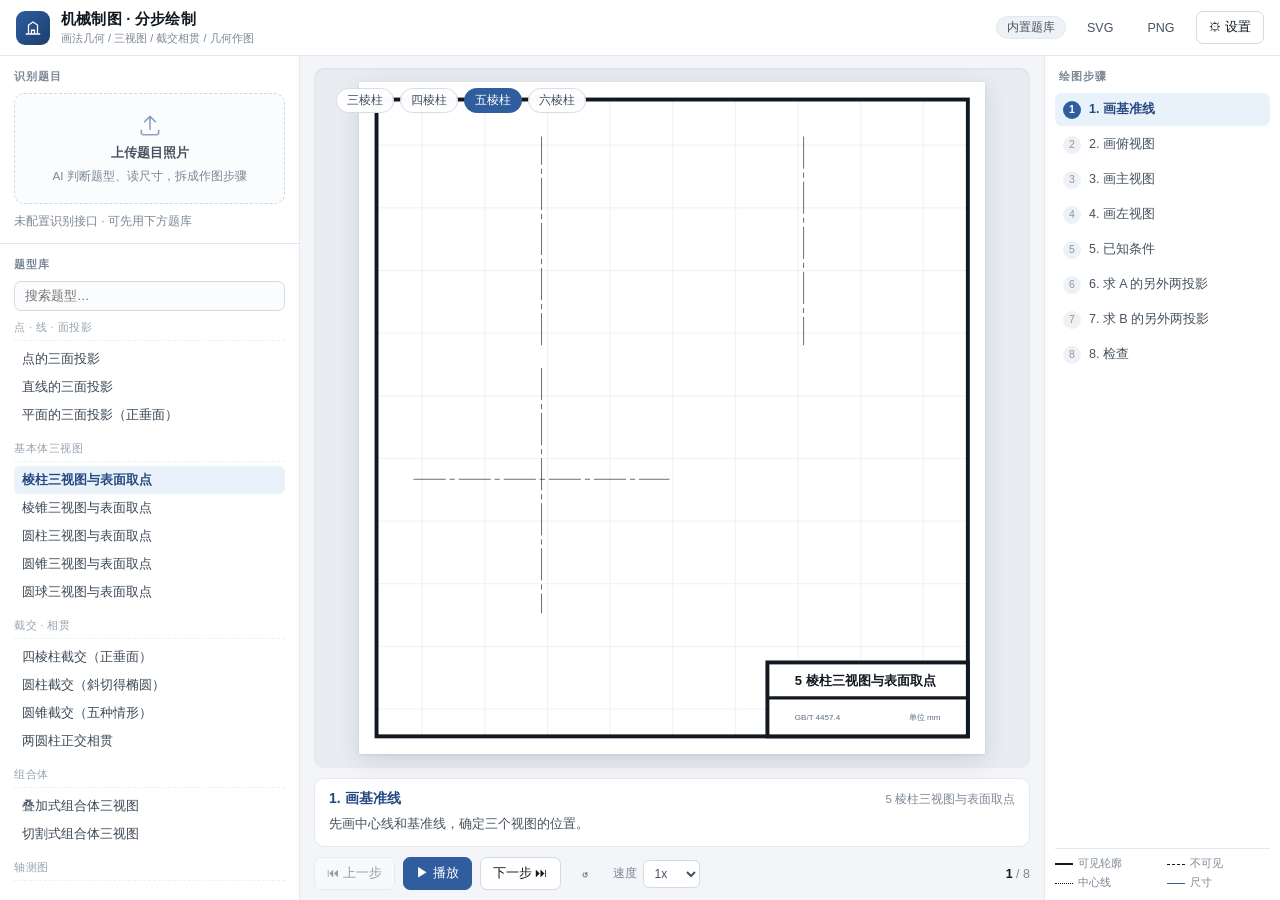
==== commit 7eb9e894: "feat: 通用图纸契约 + SVG 渲染器（国标线型/尺寸引擎/生长动画/导出），AI 识图不限题型" ====
--- a/index-standalone.html
+++ b/index-standalone.html
@@ -3,296 +3,385 @@
 <head>
   <meta charset="UTF-8">
   <meta name="viewport" content="width=device-width, initial-scale=1.0">
-  <title>机械制图过程演示 · 画法几何</title>
+  <title>机械制图 · 分步绘制</title>
   <style>
 * { margin: 0; padding: 0; box-sizing: border-box; }
 
 :root {
-  --ink: #1a1f24;
-  --muted: #6b7480;
-  --line: #e3e7ec;
-  --bg: #f4f6f8;
-  --blue: #2f6f9f;
-  --blue-d: #245a83;
+  --ink: #121820;
+  --ink-2: #46525f;
+  --muted: #7b8794;
+  --line: #e4e9ef;
+  --line-2: #d3dae2;
+  --bg: #f3f5f8;
+  --paper: #ffffff;
+  --blue: #2f5d9e;
+  --blue-d: #244a80;
   --accent: #c0392b;
-}
-
+  --ok: #2e8b57;
+  --warn: #c9821a;
+}
+
+html, body { height: 100%; }
 body {
   font-family: -apple-system, "PingFang SC", "Microsoft YaHei", "Segoe UI", sans-serif;
   background: var(--bg);
   color: var(--ink);
+  font-size: 13.5px;
   display: flex;
   flex-direction: column;
-  height: 100vh;
   overflow: hidden;
-  font-size: 14px;
-}
-
-header {
+}
+
+/* ---------- 顶栏 ---------- */
+.bar {
+  height: 56px;
+  flex-shrink: 0;
   background: #fff;
   border-bottom: 1px solid var(--line);
-  padding: 10px 18px;
   display: flex;
+  align-items: center;
   justify-content: space-between;
-  align-items: center;
-  flex-shrink: 0;
-}
-.brand { display: flex; align-items: center; gap: 12px; }
-.logo {
+  padding: 0 16px;
+}
+.brand { display: flex; align-items: center; gap: 11px; }
+.mark {
   width: 34px; height: 34px; border-radius: 9px;
-  background: linear-gradient(135deg, #2f6f9f, #1f4e73);
+  background: linear-gradient(135deg, #2f5d9e, #1c3f6e);
   color: #fff; display: flex; align-items: center; justify-content: center;
-  font-size: 20px; font-weight: 700;
-}
-header h1 { font-size: 16px; font-weight: 600; letter-spacing: .2px; }
-header .sub { font-size: 11.5px; color: var(--muted); margin-top: 2px; }
-
-main { flex: 1; display: flex; overflow: hidden; }
-
-.sidebar {
-  width: 232px;
-  background: #fff;
-  border-right: 1px solid var(--line);
-  padding: 14px 14px 8px;
-  display: flex;
-  flex-direction: column;
-  gap: 14px;
-  overflow: hidden;
-  flex-shrink: 0;
-}
-.sidebar.right { border-right: none; border-left: 1px solid var(--line); width: 268px; }
-
-.panel { display: flex; flex-direction: column; gap: 8px; }
-.panel.grow { flex: 1; min-height: 0; }
-.panel.last { border-top: 1px solid var(--line); padding-top: 10px; }
-.panel h3 {
-  font-size: 11px; color: var(--muted); font-weight: 600;
-  letter-spacing: 1.2px; text-transform: uppercase;
-}
-
-.canvas-area {
-  flex: 1; position: relative; display: flex; align-items: stretch; justify-content: stretch;
-  background: #eef1f4; padding: 10px; min-width: 0;
-}
-#canvas { width: 100%; height: 100%; background: #fff; border-radius: 6px; box-shadow: 0 2px 12px rgba(20,30,40,.08); }
-
-.btn-primary {
-  background: var(--blue); color: #fff; border: none;
-  padding: 10px 14px; border-radius: 7px; cursor: pointer;
-  font-size: 13.5px; width: 100%; transition: background .15s;
-}
-.btn-primary:hover { background: var(--blue-d); }
-
-.btn-secondary {
-  background: #fff; color: var(--ink); border: 1px solid var(--line);
-  padding: 7px 14px; border-radius: 7px; cursor: pointer; font-size: 13px;
-}
-.btn-secondary:hover { background: #f6f8fa; }
-.btn-secondary.dark { background: #eef1f4; border-color: #e0e5ea; }
-
-.hint { font-size: 11.5px; color: var(--muted); line-height: 1.6; }
+}
+.brand-txt h1 { font-size: 15px; font-weight: 650; letter-spacing: .2px; }
+.brand-txt p { font-size: 11px; color: var(--muted); margin-top: 2px; }
+.bar-right { display: flex; align-items: center; gap: 8px; }
+.tag {
+  font-size: 11.5px; color: var(--ink-2); background: #eef2f7;
+  border: 1px solid #e2e8ef; border-radius: 999px; padding: 3px 10px;
+}
+.tag.is-doc { color: #1c5c96; background: #e8f2fc; border-color: #cfe3f7; }
+
+/* ---------- 按钮 ---------- */
+.btn {
+  border: 1px solid var(--line-2); background: #fff; color: var(--ink);
+  padding: 7px 12px; border-radius: 7px; font-size: 12.5px; cursor: pointer;
+  transition: background .14s, border-color .14s, color .14s;
+  white-space: nowrap;
+}
+.btn:hover { background: #f6f8fb; border-color: #c3ccd6; }
+.btn:disabled { opacity: .4; cursor: not-allowed; }
+.btn.primary { background: var(--blue); border-color: var(--blue); color: #fff; }
+.btn.primary:hover { background: var(--blue-d); border-color: var(--blue-d); }
+.btn.ghost { background: transparent; border-color: transparent; color: var(--ink-2); }
+.btn.ghost:hover { background: #eef2f7; }
+
+/* ---------- 布局 ---------- */
+.layout {
+  flex: 1;
+  min-height: 0;
+  display: grid;
+  grid-template-columns: 300px minmax(0, 1fr) 236px;
+  gap: 0;
+}
+.side {
+  background: #fff; border-right: 1px solid var(--line);
+  display: flex; flex-direction: column; gap: 0; overflow: hidden;
+}
+.side .card { padding: 13px 14px; border-bottom: 1px solid var(--line); display: flex; flex-direction: column; gap: 9px; }
+.side .card.grow { flex: 1; min-height: 0; border-bottom: none; }
+.card h2, .rail h2 {
+  font-size: 11px; letter-spacing: 1.1px; text-transform: uppercase;
+  color: var(--muted); font-weight: 650;
+}
+
+/* 上传区 */
+.drop {
+  border: 1.5px dashed #cfd9e3; border-radius: 10px;
+  padding: 18px 12px; text-align: center; cursor: pointer;
+  display: flex; flex-direction: column; align-items: center; gap: 6px;
+  color: var(--ink-2); background: #fbfcfe;
+  transition: border-color .15s, background .15s;
+}
+.drop:hover, .drop.over { border-color: var(--blue); background: #f4f8fd; color: var(--blue-d); }
+.drop strong { font-size: 13px; }
+.drop span { font-size: 11.5px; color: var(--muted); line-height: 1.5; }
+.drop svg { color: #8fa4bb; }
+
+.ai-status { font-size: 12px; color: var(--muted); min-height: 16px; }
+.ai-status.loading { color: var(--blue); }
+.ai-status.ok { color: var(--ok); }
+.ai-status.err { color: var(--accent); }
+
+.ai-result {
+  border: 1px solid var(--line); border-radius: 9px; padding: 10px;
+  display: flex; flex-direction: column; gap: 7px; background: #fafbfd;
+}
+.ai-result.hide { display: none; }
+.ai-summary { font-size: 12.5px; line-height: 1.6; color: var(--ink-2); }
+.ai-meta { display: flex; align-items: center; gap: 8px; font-size: 11.5px; }
+.conf { padding: 2px 7px; border-radius: 999px; background: #eef2f7; color: var(--ink-2); }
+.conf.high { background: #e6f5ec; color: #24734a; }
+.conf.mid { background: #fdf3e3; color: #97651a; }
+.conf.low { background: #fdecea; color: #a33; }
+.muted { color: var(--muted); }
+.warns { margin: 0; padding-left: 16px; font-size: 11.5px; color: var(--warn); line-height: 1.7; }
+.issues { font-size: 11.5px; color: var(--muted); }
+.issues summary { cursor: pointer; }
+.issues ul { margin: 4px 0 0; padding-left: 16px; line-height: 1.7; }
+.ai-error { color: var(--accent); font-size: 12.5px; line-height: 1.6; }
+.hint { font-size: 11.5px; color: var(--muted); line-height: 1.6; margin-top: 4px; }
 
 /* 题库 */
-.template-list { overflow-y: auto; flex: 1; padding-right: 2px; }
+.search {
+  width: 100%; border: 1px solid var(--line-2); border-radius: 7px;
+  padding: 7px 10px; font-size: 12.5px; outline: none; background: #fbfcfe;
+}
+.search:focus { border-color: var(--blue); background: #fff; }
+.lib-cats { overflow-y: auto; flex: 1; min-height: 0; margin: -2px -4px 0; padding: 0 4px; }
 .cat { margin-bottom: 10px; }
 .cat-h {
-  font-size: 10.5px; color: #97a1ac; letter-spacing: .6px;
-  padding: 2px 0 5px; border-bottom: 1px dashed #eef1f4; margin-bottom: 5px;
-}
-.template-item {
-  display: block; width: 100%; text-align: left; background: transparent;
-  border: none; padding: 6px 8px; border-radius: 6px; font-size: 13px;
-  color: #39424c; cursor: pointer; transition: background .12s, color .12s;
-  white-space: nowrap; overflow: hidden; text-overflow: ellipsis;
-}
-.template-item:hover { background: #f2f6fa; color: var(--blue-d); }
-.template-item.active { background: #e8f1f8; color: var(--blue-d); font-weight: 600; }
-
-.current-name { font-size: 13px; color: var(--blue-d); font-weight: 600; line-height: 1.5; }
-
-/* 变体选择 */
+  font-size: 10.5px; color: #98a4b1; letter-spacing: .5px;
+  padding: 3px 0 5px; border-bottom: 1px dashed #edf1f5; margin-bottom: 4px;
+}
+.item {
+  display: block; width: 100%; text-align: left; background: none; border: none;
+  padding: 5.5px 8px; border-radius: 6px; font-size: 12.5px; color: #3c4855;
+  cursor: pointer; white-space: nowrap; overflow: hidden; text-overflow: ellipsis;
+}
+.item:hover { background: #f3f7fb; color: var(--blue-d); }
+.item.on { background: #e9f1fa; color: var(--blue-d); font-weight: 600; }
+
+/* ---------- 图纸区 ---------- */
+.stage {
+  display: flex; flex-direction: column; min-width: 0; min-height: 0;
+  padding: 12px 14px 10px; gap: 10px;
+}
+.paper-wrap {
+  flex: 1; min-height: 0; position: relative;
+  background: #e9edf2;
+  border-radius: 10px;
+  display: flex; align-items: center; justify-content: center;
+  padding: 14px;
+  box-shadow: inset 0 1px 3px rgba(20, 30, 45, .06);
+}
+.paper {
+  width: 100%; height: 100%;
+  display: flex; align-items: center; justify-content: center;
+}
+.paper svg.dw {
+  background: #fff;
+  max-width: 100%; max-height: 100%;
+  width: auto; height: auto;
+  border-radius: 2px;
+  box-shadow: 0 6px 24px rgba(20, 30, 45, .13), 0 1px 3px rgba(20, 30, 45, .08);
+}
 .variant-bar {
-  position: absolute; left: 22px; top: 22px;
-  display: flex; gap: 6px; flex-wrap: wrap; max-width: 70%;
-}
-.variant-bar.hidden { display: none; }
+  position: absolute; left: 22px; top: 20px;
+  display: flex; gap: 6px; flex-wrap: wrap; max-width: 72%;
+}
+.variant-bar.hide { display: none; }
 .chip {
-  background: rgba(255,255,255,.94); border: 1px solid #d8dfe6; color: #46515c;
-  padding: 4px 10px; border-radius: 999px; font-size: 12px; cursor: pointer;
+  background: rgba(255,255,255,.95); border: 1px solid #d5dde6; color: var(--ink-2);
+  padding: 4px 10px; border-radius: 999px; font-size: 11.5px; cursor: pointer;
   backdrop-filter: blur(4px);
 }
 .chip:hover { border-color: var(--blue); color: var(--blue); }
-.chip.on { background: var(--blue); color: #fff; border-color: var(--blue); }
-.ai-note { font-size: 12px; color: var(--muted); padding: 5px 10px; background: #fff; border-radius: 999px; border: 1px dashed #cfd8e0; }
-
-/* 步骤 */
+.chip.on { background: var(--blue); border-color: var(--blue); color: #fff; }
+
+.narration {
+  background: #fff; border: 1px solid var(--line); border-radius: 10px;
+  padding: 11px 14px; flex-shrink: 0;
+}
+.narr-head { display: flex; align-items: baseline; gap: 10px; }
+.narr-title { font-size: 14px; font-weight: 650; color: var(--blue-d); }
+.doc-title { font-size: 11.5px; color: var(--muted); margin-left: auto; }
+.narr-body { margin-top: 5px; font-size: 13px; line-height: 1.7; color: var(--ink-2); }
+.narr-body b { color: var(--ink); }
+
+.controls {
+  display: flex; align-items: center; gap: 8px; flex-shrink: 0;
+}
+.speed { display: flex; align-items: center; gap: 6px; font-size: 11.5px; color: var(--muted); margin-left: 4px; }
+.speed select {
+  border: 1px solid var(--line-2); border-radius: 6px; padding: 5px 6px;
+  font-size: 12px; color: var(--ink-2); background: #fff;
+}
+.progress { margin-left: auto; font-size: 12.5px; color: var(--muted); font-variant-numeric: tabular-nums; }
+.progress b { color: var(--ink); }
+
+/* ---------- 右栏步骤 ---------- */
+.rail {
+  background: #fff; border-left: 1px solid var(--line);
+  display: flex; flex-direction: column; padding: 13px 10px 10px; gap: 9px;
+  min-height: 0;
+}
+.rail h2 { padding-left: 4px; }
 .step-list { overflow-y: auto; flex: 1; min-height: 0; display: flex; flex-direction: column; gap: 2px; }
-.step-item {
-  display: flex; gap: 8px; align-items: baseline;
-  padding: 6px 8px; border-radius: 6px; cursor: pointer; color: #4a555f;
-  font-size: 12.5px; line-height: 1.45;
-}
-.step-item:hover { background: #f4f7fa; }
-.step-item .idx {
+.step {
+  display: flex; gap: 8px; align-items: flex-start; text-align: left;
+  background: none; border: none; padding: 7px 8px; border-radius: 7px;
+  font-size: 12.5px; color: #46525f; cursor: pointer; line-height: 1.45;
+}
+.step:hover { background: #f4f7fa; }
+.step .n {
   flex-shrink: 0; width: 18px; height: 18px; border-radius: 50%;
-  background: #eef2f6; color: #8b97a3; font-size: 10.5px;
-  display: inline-flex; align-items: center; justify-content: center;
-  transform: translateY(2px);
-}
-.step-item.done { color: #8b97a3; }
-.step-item.done .idx { background: #e6f4ec; color: #2e8b57; }
-.step-item.current { background: #e8f1f8; color: var(--blue-d); font-weight: 600; }
-.step-item.current .idx { background: var(--blue); color: #fff; }
-
-.step-title { font-size: 13.5px; font-weight: 600; color: var(--blue-d); }
-.step-desc {
-  font-size: 13px; line-height: 1.75; color: #3d4752;
-  background: #fafbfc; border: 1px solid #eef1f4; border-radius: 8px;
-  padding: 11px 12px; overflow-y: auto; flex: 1; min-height: 80px;
-}
-
-/* 底栏 */
-footer {
-  background: #fff; border-top: 1px solid var(--line);
-  padding: 9px 16px; display: flex; align-items: center; gap: 10px; flex-shrink: 0;
-}
-.btn-control {
-  background: #fff; border: 1px solid #dbe1e7; padding: 7px 15px;
-  border-radius: 7px; cursor: pointer; font-size: 13px; color: #39424c;
-  transition: all .12s;
-}
-.btn-control:hover:not(:disabled) { background: #f5f8fa; border-color: #c9d2da; }
-.btn-control:disabled { opacity: .38; cursor: not-allowed; }
-.btn-control.btn-primary { background: var(--blue); color: #fff; border-color: var(--blue); min-width: 92px; }
-.btn-control.btn-primary:hover:not(:disabled) { background: var(--blue-d); }
-.speed-control { display: flex; align-items: center; gap: 6px; font-size: 12.5px; color: var(--muted); margin-left: 6px; }
-.speed-control select { padding: 4px 6px; border: 1px solid #dbe1e7; border-radius: 5px; color: #39424c; }
-.step-progress { margin-left: auto; font-size: 13px; color: var(--muted); font-variant-numeric: tabular-nums; }
-
-/* 弹窗 */
+  background: #eef2f7; color: #8b97a3; font-size: 10.5px;
+  display: inline-flex; align-items: center; justify-content: center; margin-top: 1px;
+}
+.step.done { color: #8b97a3; }
+.step.done .n { background: #e6f4ec; color: #2e8b57; }
+.step.cur { background: #e9f1fa; color: var(--blue-d); font-weight: 600; }
+.step.cur .n { background: var(--blue); color: #fff; }
+
+.legend {
+  border-top: 1px solid var(--line); padding-top: 8px;
+  display: grid; grid-template-columns: 1fr 1fr; gap: 5px 8px; font-size: 10.5px; color: var(--muted);
+}
+.legend span { display: flex; align-items: center; gap: 5px; }
+.legend i { display: inline-block; width: 18px; height: 0; border-top: 2.2px solid #121820; }
+.legend i.dashed { border-top-style: dashed; border-top-width: 1.6px; }
+.legend i.center { border-top-style: dotted; border-top-width: 1.4px; }
+.legend i.dim { border-top: 1.2px solid #2f5d9e; }
+
+/* ---------- 弹窗 / 提示 ---------- */
 .modal {
-  position: fixed; inset: 0; background: rgba(18,24,30,.42);
-  display: flex; align-items: center; justify-content: center; z-index: 100;
-}
-.modal.hidden { display: none; }
-.modal-content {
-  background: #fff; padding: 22px; border-radius: 12px; width: 420px; max-width: 92%;
-  box-shadow: 0 18px 50px rgba(0,0,0,.2);
-}
-.modal-content h2 { font-size: 17px; margin-bottom: 6px; }
-.modal-content label { display: block; font-size: 12px; color: var(--muted); margin: 12px 0 4px; }
-.modal-content input {
-  width: 100%; padding: 8px 10px; border: 1px solid #dbe1e7;
-  border-radius: 7px; font-size: 13px; outline: none;
-}
-.modal-content input:focus { border-color: var(--blue); }
-.modal-actions { display: flex; gap: 8px; margin-top: 18px; justify-content: flex-end; }
-.modal-actions .btn-primary { width: auto; }
-
-.overlay {
-  position: absolute; inset: 0; background: rgba(255,255,255,.86);
-  display: flex; flex-direction: column; align-items: center; justify-content: center;
-  gap: 12px; z-index: 20; border-radius: 6px; font-size: 13px; color: var(--muted);
-}
-.overlay.hidden { display: none; }
-.spinner {
-  width: 34px; height: 34px; border: 3px solid #e3e8ee; border-top-color: var(--blue);
-  border-radius: 50%; animation: spin .8s linear infinite;
-}
-@keyframes spin { to { transform: rotate(360deg); } }
-
-@media (max-width: 1100px) {
-  .sidebar { width: 190px; }
-  .sidebar.right { width: 230px; }
+  position: fixed; inset: 0; background: rgba(16, 24, 33, .42);
+  display: flex; align-items: center; justify-content: center; z-index: 50;
+}
+.modal.hide { display: none; }
+.modal-box {
+  background: #fff; border-radius: 12px; padding: 20px; width: 420px; max-width: 92%;
+  box-shadow: 0 20px 60px rgba(10, 18, 28, .28);
+}
+.modal-box h2 { font-size: 16px; margin-bottom: 4px; }
+.modal-box label { display: block; font-size: 11.5px; color: var(--muted); margin: 11px 0 4px; }
+.modal-box input {
+  width: 100%; border: 1px solid var(--line-2); border-radius: 7px;
+  padding: 8px 10px; font-size: 13px; outline: none;
+}
+.modal-box input:focus { border-color: var(--blue); }
+.modal-actions { display: flex; justify-content: flex-end; gap: 8px; margin-top: 16px; }
+
+.toast {
+  position: fixed; left: 50%; bottom: 26px; transform: translate(-50%, 10px);
+  background: #1d2733; color: #fff; font-size: 12.5px; padding: 8px 14px;
+  border-radius: 8px; opacity: 0; pointer-events: none; transition: opacity .2s, transform .2s;
+  z-index: 60; max-width: 70%;
+}
+.toast.show { opacity: 1; transform: translate(-50%, 0); }
+.toast.err { background: #8d2f28; }
+.toast.ok { background: #215c42; }
+
+@media (max-width: 1180px) {
+  .layout { grid-template-columns: 260px minmax(0, 1fr) 208px; }
+}
+@media (max-width: 940px) {
+  .layout { grid-template-columns: 240px minmax(0, 1fr); }
+  .rail { display: none; }
 }
   </style>
 </head>
 <body>
-  <header>
+  <header class="bar">
     <div class="brand">
-      <span class="logo">▱</span>
-      <div>
-        <h1>机械制图过程演示</h1>
-        <p class="sub">点线面投影 · 三视图 · 截交相贯 · 组合体 · 轴测图 · 几何作图</p>
+      <span class="mark">
+        <svg width="18" height="18" viewBox="0 0 24 24" fill="none" stroke="currentColor" stroke-width="1.7" stroke-linecap="round">
+          <path d="M3 20h18M6 20V8l6-4 6 4v12M10 20v-5h4v5"/>
+        </svg>
+      </span>
+      <div class="brand-txt">
+        <h1>机械制图 · 分步绘制</h1>
+        <p>画法几何 / 三视图 / 截交相贯 / 几何作图</p>
       </div>
     </div>
-    <button id="btn-settings" class="btn-secondary">⚙ API 设置</button>
+    <div class="bar-right">
+      <span id="mode-tag" class="tag">内置题库</span>
+      <button id="btn-svg" class="btn ghost" title="导出矢量图">SVG</button>
+      <button id="btn-png" class="btn ghost" title="导出图片">PNG</button>
+      <button id="btn-settings" class="btn">⚙ 设置</button>
+    </div>
   </header>
 
-  <main>
-    <aside class="sidebar">
-      <div class="panel">
-        <h3>上传题目照片</h3>
+  <main class="layout">
+    <aside class="side">
+      <section class="card">
+        <h2>识别题目</h2>
+        <div id="drop" class="drop">
+          <svg width="26" height="26" viewBox="0 0 24 24" fill="none" stroke="currentColor" stroke-width="1.5" stroke-linecap="round">
+            <path d="M12 16V4m0 0L7 9m5-5 5 5M4 17v2a2 2 0 0 0 2 2h12a2 2 0 0 0 2-2v-2"/>
+          </svg>
+          <strong>上传题目照片</strong>
+          <span>AI 判断题型、读尺寸，拆成作图步骤</span>
+        </div>
         <input type="file" id="file-input" accept="image/*" hidden>
-        <button id="btn-upload" class="btn-primary">📷 拍照 / 上传题目</button>
-        <p class="hint">AI 识别题型与尺寸，自动生成作图步骤</p>
+        <div id="ai-status" class="ai-status"></div>
+        <div id="ai-result" class="ai-result hide"></div>
+      </section>
+
+      <section class="card grow">
+        <h2>题型库</h2>
+        <input id="lib-search" class="search" placeholder="搜索题型…">
+        <div id="lib-cats" class="lib-cats"></div>
+      </section>
+    </aside>
+
+    <section class="stage">
+      <div class="paper-wrap">
+        <div id="paper" class="paper"></div>
+        <div id="variant-bar" class="variant-bar hide"></div>
       </div>
-
-      <div class="panel grow">
-        <h3>题型库</h3>
-        <div id="template-list" class="template-list"></div>
+      <div class="narration">
+        <div class="narr-head">
+          <span id="step-title" class="narr-title">—</span>
+          <span id="doc-title" class="doc-title"></span>
+        </div>
+        <p id="step-desc" class="narr-body">选择左侧题型，或上传题目照片</p>
       </div>
-
-      <div class="panel last">
-        <h3>当前题目</h3>
-        <div id="current-part-name" class="current-name">—</div>
-      </div>
-    </aside>
-
-    <section class="canvas-area">
-      <canvas id="canvas"></canvas>
-      <div id="variant-bar" class="variant-bar hidden"></div>
-      <div id="overlay-loading" class="overlay hidden">
-        <div class="spinner"></div>
-        <p>AI 正在识图...</p>
+      <div class="controls">
+        <button id="btn-prev" class="btn" disabled>⏮ 上一步</button>
+        <button id="btn-play" class="btn primary" disabled>▶ 播放</button>
+        <button id="btn-next" class="btn" disabled>下一步 ⏭</button>
+        <button id="btn-reset" class="btn ghost" title="回到第一步">↺</button>
+        <label class="speed">速度
+          <select id="speed-select">
+            <option value="0.6">0.6x</option>
+            <option value="1" selected>1x</option>
+            <option value="1.8">1.8x</option>
+            <option value="3">3x</option>
+          </select>
+        </label>
+        <span class="progress"><b id="step-current">0</b> / <span id="step-total">0</span></span>
       </div>
     </section>
 
-    <aside class="sidebar right">
-      <div class="panel">
-        <h3>作图步骤</h3>
-        <div id="step-list" class="step-list"></div>
-      </div>
-      <div class="panel grow">
-        <h3>本步讲解</h3>
-        <div id="step-title" class="step-title">—</div>
-        <div id="step-desc" class="step-desc">选择一个题型开始</div>
+    <aside class="rail">
+      <h2>绘图步骤</h2>
+      <div id="step-list" class="step-list"></div>
+      <div class="legend">
+        <span><i class="l thick"></i>可见轮廓</span>
+        <span><i class="l dashed"></i>不可见</span>
+        <span><i class="l center"></i>中心线</span>
+        <span><i class="l dim"></i>尺寸</span>
       </div>
     </aside>
   </main>
 
-  <footer>
-    <button id="btn-prev" class="btn-control" disabled>⏮ 上一步</button>
-    <button id="btn-play" class="btn-control btn-primary" disabled>▶ 播放</button>
-    <button id="btn-next" class="btn-control" disabled>下一步 ⏭</button>
-    <div class="speed-control">
-      <label>速度</label>
-      <select id="speed-select">
-        <option value="0.5">0.5x</option>
-        <option value="1" selected>1x</option>
-        <option value="2">2x</option>
-        <option value="3">3x</option>
-      </select>
-    </div>
-    <div class="step-progress"><span id="step-current">0</span> / <span id="step-total">0</span></div>
-  </footer>
-
-  <div id="settings-modal" class="modal hidden">
-    <div class="modal-content">
-      <h2>API 设置</h2>
-      <p class="hint">API Key 只保存在浏览器本地，不会上传到任何服务器。</p>
+  <div id="settings-modal" class="modal hide">
+    <div class="modal-box">
+      <h2>识别模型设置</h2>
+      <p class="hint">需要支持图片输入的 OpenAI 兼容接口。Key 只存在浏览器本地。</p>
       <label>API Base URL</label>
-      <input type="text" id="cfg-baseurl" placeholder="https://api.openai.com/v1" value="https://api.openai.com/v1">
+      <input id="cfg-baseurl" type="text" placeholder="https://api.openai.com/v1" value="https://api.openai.com/v1">
       <label>API Key</label>
-      <input type="password" id="cfg-apikey" placeholder="sk-...">
-      <label>模型名称（需支持图片输入）</label>
-      <input type="text" id="cfg-model" placeholder="gpt-4o" value="gpt-4o">
+      <input id="cfg-apikey" type="password" placeholder="sk-...">
+      <label>模型</label>
+      <input id="cfg-model" type="text" placeholder="gpt-4o" value="gpt-4o">
       <div class="modal-actions">
-        <button id="btn-cancel-settings" class="btn-secondary dark">取消</button>
-        <button id="btn-save-settings" class="btn-primary">保存</button>
+        <button id="btn-cancel-settings" class="btn ghost">取消</button>
+        <button id="btn-save-settings" class="btn primary">保存</button>
       </div>
     </div>
   </div>
+
+  <div id="toast" class="toast"></div>
   <script>
   // ===== js/config.js =====
 const AppConfig = {
@@ -487,7 +576,7 @@
     if (e.t === 'arc') return arcPts(e.c, e.r, e.a0, e.a1)
     if (e.t === 'dot') return [e.p]
     if (e.t === 'text') {
-      const n = (e.s || '').length * (e.size || 3) * 0.55
+      const n = (e.s || '').length * (e.size || 3) * 0.72
       const w = e.anchor === 'start' ? [0, n] : e.anchor === 'end' ? [-n, 0] : [-n / 2, n / 2]
       return [[e.p[0] + w[0], e.p[1] - 1], [e.p[0] + w[1], e.p[1] + 1]]
     }
@@ -502,8 +591,87 @@
     return { x0, y0, x1, y1, w: x1 - x0, h: y1 - y0 }
   }
 
+  /* ---------- 通用尺寸标注（对齐 / 水平 / 竖直，对应 DrawingDoc.dimension） ----------
+   * 规则参考 GB/T 4457.4 / GB/T 16675.2：
+   * 尺寸界线从轮廓外留 gap 起，超出尺寸线 extend；箭头为实心三角形；数字写在尺寸线上方且字头朝上。
+   */
+  function dimPrim(spec) {
+    const {
+      from, to, offset = 12, orientation = 'aligned', text: txt,
+      arrow = 'both', gap = 1.6, extend = 2.4, arrowLen = 3.2, arrowW = 1.1, textGap = 3.2,
+      size = 3.0, k = 1,
+    } = spec
+    const G = gap * k, EX = extend * k, AL = arrowLen * k, AW = arrowW * k, TG = textGap * k
+    let dir
+    if (orientation === 'horizontal') dir = [1, 0]
+    else if (orientation === 'vertical') dir = [0, 1]
+    else {
+      const dx = to[0] - from[0], dy = to[1] - from[1], L = Math.hypot(dx, dy) || 1
+      dir = [dx / L, dy / L]
+    }
+    const sign = offset >= 0 ? 1 : -1
+    const dist = Math.abs(offset)
+    const n = [-dir[1] * sign, dir[0] * sign]          // 左法向
+    let d1, d2
+    if (orientation === 'horizontal') {
+      const y = from[1] + n[1] * dist
+      d1 = [from[0], y]; d2 = [to[0], y]
+    } else if (orientation === 'vertical') {
+      const x = from[0] + n[0] * dist
+      d1 = [x, from[1]]; d2 = [x, to[1]]
+    } else {
+      d1 = [from[0] + n[0] * dist, from[1] + n[1] * dist]
+      d2 = [to[0] + n[0] * dist, to[1] + n[1] * dist]
+    }
+    if ((d2[0] - d1[0]) * dir[0] + (d2[1] - d1[1]) * dir[1] < 0) { const t = d1; d1 = d2; d2 = t }
+
+    const els = []
+    if (dist > 0.4) {
+      ;[from, to].forEach(p => {
+        els.push(line([p[0] + n[0] * G, p[1] + n[1] * G],
+          [p[0] + n[0] * (dist + EX), p[1] + n[1] * (dist + EX)],
+          'thin', { color: C.dim, noAnim: true }))
+      })
+    }
+    els.push(line(d1, d2, 'dim', { color: C.dim, noAnim: true }))
+    const tri = (tip, toward) => {
+      const vx = toward[0] - tip[0], vy = toward[1] - tip[1], L = Math.hypot(vx, vy) || 1
+      const ux = vx / L, uy = vy / L, bx = tip[0] + ux * AL, by = tip[1] + uy * AL
+      return poly([tip, [bx - uy * AW / 2, by + ux * AW / 2], [bx + uy * AW / 2, by - ux * AW / 2]],
+        'dim', true, { fill: true, color: C.dim, noAnim: true, w: 0.12 })
+    }
+    if (arrow === 'both' || arrow === 'start') els.push(tri(d1, d2))
+    if (arrow === 'both' || arrow === 'end') els.push(tri(d2, d1))
+
+    const mid = [(d1[0] + d2[0]) / 2, (d1[1] + d2[1]) / 2]
+    let a = Math.atan2(d2[1] - d1[1], d2[0] - d1[0])
+    while (a > Math.PI / 2) a -= Math.PI
+    while (a < -Math.PI / 2) a += Math.PI
+    if (Math.abs(a - Math.PI / 2) < 1e-6) a = -Math.PI / 2
+    const val = txt != null && txt !== '' ? txt : String(Math.round(Math.hypot(d2[0] - d1[0], d2[1] - d1[1]) * 10) / 10)
+    els.push(text([mid[0] + n[0] * TG, mid[1] + n[1] * TG], val,
+      { size, color: C.dim, rot: a, noAnim: true }))
+    return { els, measured: Math.hypot(d2[0] - d1[0], d2[1] - d1[1]) }
+  }
+
+  // 平移整组图元
+  function translate(els, dx, dy) {
+    const mv = p => p ? [p[0] + dx, p[1] + dy] : p
+    return els.map(e => {
+      const c = Object.assign({}, e)
+      if (c.a) c.a = mv(c.a)
+      if (c.b) c.b = mv(c.b)
+      if (c.c) c.c = mv(c.c)
+      if (c.p) c.p = mv(c.p)
+      if (c.tip) c.tip = mv(c.tip)
+      if (c.from) c.from = mv(c.from)
+      if (c.pts) c.pts = c.pts.map(mv)
+      return c
+    })
+  }
+
   return {
-    ST, C, P, line, poly, circle, arc, dot, text, arrow, arcPts, bbox,
+    ST, C, P, line, poly, circle, arc, dot, text, arrow, arcPts, bbox, dimPrim, translate,
     dimH, dimV, dimAligned, dimR, dimD, leader, pointMark, eps: 1e-9,
   }
 })()
@@ -1066,7 +1234,7 @@
       })
       names.forEach(n => {
         const m = metas[n]
-        const off = { front: [1.6, 1.5], top: [1.6, 1.5], left: [1.6, 1.5] }[n]
+        const off = { front: [2.4, 2.0], top: [2.4, 2.0], left: [2.4, 2.0] }[n]
         parts[n] = Paper.pointMark(m.pos, m.label, {
           color: o.color || Paper.C.pick, hidden: !m.vis, off, size: 3.2,
         })
@@ -1737,8 +1905,8 @@
     ]
     // 6 尺寸
     const s6 = [
-      ...Paper.dimV(0, TOP, -30, '85', { from: -46 }),
-      ...Paper.dimV(-13, 0, -44, '13', { from: -46 }),
+      ...Paper.dimV(0, TOP, -30, '85', { from: -11 }),
+      ...Paper.dimV(-13, 0, -42, '13', { from: -33 }),
       ...Paper.dimH(-PY, PY, TOP + 9, 'Ø16', { from: TOP }),
       ...Paper.dimH(-SX, SX, SHOULDER - 14, 'Ø20', { from: SHOULDER - 10 }),
       ...Paper.dimV(SHOULDER, TOP, 18, '16', { from: PY }),
@@ -1882,12 +2050,13 @@
       x += s.l
     })
     body.push(Paper.line([x, -segs[2].d / 2], [x, segs[2].d / 2], 'thick', { color: C.pick }))
+    body.push(Paper.line([x0, -segs[0].d / 2], [x0, segs[0].d / 2], 'thick', { color: C.pick }))
     steps.push(step('2. 画轮廓', '按各段直径和长度，上下对称画出阶梯轮廓。', body))
     const dims = []
     let dx = x0
     segs.forEach(s => {
       dims.push(...Paper.dimH(dx, dx + s.l, -30, String(s.l)))
-      dims.push(...Paper.dimV(-s.d / 2, s.d / 2, dx + s.l / 2, 'Ø' + s.d))
+      dims.push(...Paper.leader([dx + s.l / 2, s.d / 2], [0, 1], 'Ø' + s.d, { len: 9 }))
       dx += s.l
     })
     dims.push(...Paper.dimH(x0, x0 + total, -44, String(total)))
@@ -1958,380 +2127,696 @@
   return { T, list: () => Object.values(T), get: id => T[id], def }
 })()
 
-  // ===== js/engine.js =====
-/* Engine — Canvas 渲染器
- * 把 Paper 元素按图幅自适应缩放画出，支持逐步绘制动画
+  // ===== js/drawingdoc.js =====
+/* DrawingDoc — 大模型图纸契约
+ * 结构：{version, meta:{title,width,height,summary,confidence,standard,unit}, warnings[], steps:[{id,title,narration,primitives[]}]}
+ * 图元：line / circle / arc / dimension / text / point
+ * 坐标：SVG 用户坐标（y 向下）。转成 Paper 图纸坐标（y 向上）时统一翻转。
  */
-class DrawEngine {
-  constructor(canvas) {
-    this.canvas = canvas
-    this.ctx = canvas.getContext('2d')
-    this.dpr = Math.min(window.devicePixelRatio || 1, 2)
-    this.scale = 1
-    this.ox = 0
-    this.oy = 0
-    this.resize()
-    window.addEventListener('resize', () => { this.resize(); this._redraw() })
-  }
-
-  resize() {
-    const r = this.canvas.getBoundingClientRect()
-    this.W = Math.max(320, r.width || 900)
-    this.H = Math.max(240, r.height || 560)
-    this.canvas.width = this.W * this.dpr
-    this.canvas.height = this.H * this.dpr
-    this.ctx.setTransform(this.dpr, 0, 0, this.dpr, 0, 0)
-    this._redraw()
-  }
-
-  setDrawing(drawing) {
-    this.drawing = drawing
-    const all = []
-    drawing.steps.forEach(s => all.push(...s.els))
+const DrawingDoc = (() => {
+  const CANVAS = { w: 920, h: 660 }
+  const PAD = 34
+
+  const LINE_ALIAS = {
+    thick: 'thick', thin: 'thin', dashed: 'dashed', center: 'center',
+    粗实线: 'thick', 细实线: 'thin', 细虚线: 'dashed', 虚线: 'dashed',
+    点画线: 'center', 细点画线: 'center', 中心线: 'center',
+    solid: 'thick', hidden: 'dashed', dashdot: 'center',
+  }
+  const STYLE = { thick: 'solid', thin: 'thin', dashed: 'hidden', center: 'center' }
+
+  const num = v => {
+    if (typeof v === 'number' && Number.isFinite(v)) return v
+    if (typeof v === 'string' && v.trim() !== '' && Number.isFinite(Number(v))) return Number(v)
+    return null
+  }
+  const str = v => (typeof v === 'string' && v.trim() ? v.trim() : undefined)
+  const rec = v => v && typeof v === 'object' && !Array.isArray(v)
+
+  /* 从模型输出里抠出 JSON：容忍围栏、前后废话、多重包装 */
+  function parseLoose(raw) {
+    if (rec(raw)) return raw
+    if (typeof raw !== 'string') return null
+    let s = raw.trim()
+    s = s.replace(/^```(?:json)?\s*/i, '').replace(/```\s*$/i, '').trim()
+    const start = s.indexOf('{')
+    const end = s.lastIndexOf('}')
+    if (start === -1 || end <= start) return null
+    s = s.slice(start, end + 1)
+    try { return JSON.parse(s) } catch { /* 常见：中文引号、尾逗号 */ }
+    try {
+      return JSON.parse(s.replace(/[“”]/g, '"').replace(/,\s*([}\]])/g, '$1'))
+    } catch { return null }
+  }
+
+  /* ---------- 归一化：能修就修，修不了才丢 ---------- */
+  function normalize(raw, opts = {}) {
+    const issues = []
+    const payload = parseLoose(raw)
+    if (!rec(payload)) return { doc: null, issues: [{ level: 'error', msg: '无法从返回内容中解析出 JSON' }] }
+
+    const metaRaw = rec(payload.meta) ? payload.meta : {}
+    const W = num(metaRaw.width) || opts.width || CANVAS.w
+    const H = num(metaRaw.height) || opts.height || CANVAS.h
+    const clampX = v => Math.max(PAD, Math.min(W - PAD, v))
+    const clampY = v => Math.max(PAD, Math.min(H - PAD, v))
+
+    if (!Array.isArray(payload.steps) || !payload.steps.length) {
+      return { doc: null, issues: [{ level: 'error', msg: 'steps 缺失或为空' }] }
+    }
+
+    const ids = new Set()
+    const uid = (id, fb) => {
+      let v = id && !ids.has(id) ? id : fb
+      let n = 2
+      while (ids.has(v)) v = `${fb}-${n++}`
+      ids.add(v)
+      return v
+    }
+    const clampPt = (p, path) => {
+      if (!rec(p)) { issues.push({ level: 'error', msg: `${path} 坐标缺失` }); return null }
+      const x = num(p.x), y = num(p.y)
+      if (x === null || y === null) { issues.push({ level: 'error', msg: `${path} 坐标非法` }); return null }
+      const cx = clampX(x), cy = clampY(y)
+      if (cx !== x || cy !== y) issues.push({ level: 'warn', msg: `${path} 超出画布，已夹取`, fixed: true })
+      return { x: cx, y: cy }
+    }
+
+    const steps = []
+    let dropped = 0
+    payload.steps.slice(0, 14).forEach((rs, si) => {
+      if (!rec(rs)) { dropped++; return }
+      const sid = uid(str(rs.id), `s${si + 1}`)
+      const prims = []
+      const list = Array.isArray(rs.primitives) ? rs.primitives : []
+      list.slice(0, 20).forEach((rp, pi) => {
+        if (!rec(rp)) return
+        const kind = str(rp.kind)
+        const id = uid(str(rp.id), `${sid}-e${pi + 1}`)
+        const lt = LINE_ALIAS[(str(rp.lineType) || 'thick').toLowerCase()] || LINE_ALIAS[str(rp.lineType)] || 'thick'
+        if (kind === 'line') {
+          const x1 = num(rp.x1), y1 = num(rp.y1), x2 = num(rp.x2), y2 = num(rp.y2)
+          if ([x1, y1, x2, y2].some(v => v === null)) { issues.push({ level: 'warn', msg: `第${si + 1}步 直线端点非法，已丢弃` }); return }
+          if (Math.hypot(x2 - x1, y2 - y1) < 2) { issues.push({ level: 'warn', msg: `第${si + 1}步 零长度直线，已丢弃` }); return }
+          prims.push({ id, kind, lineType: lt, x1: clampX(x1), y1: clampY(y1), x2: clampX(x2), y2: clampY(y2) })
+        } else if (kind === 'circle') {
+          const cx = num(rp.cx), cy = num(rp.cy), r = num(rp.r)
+          if (cx === null || cy === null || r === null || r <= 0) { issues.push({ level: 'warn', msg: `第${si + 1}步 圆参数非法，已丢弃` }); return }
+          prims.push({ id, kind, lineType: lt, cx: clampX(cx), cy: clampY(cy), r: Math.min(r, W) })
+        } else if (kind === 'arc') {
+          const cx = num(rp.cx), cy = num(rp.cy), r = num(rp.r)
+          let a0 = num(rp.startAngle), a1 = num(rp.endAngle)
+          if (cx === null || cy === null || r === null || r <= 0) { issues.push({ level: 'warn', msg: `第${si + 1}步 圆弧参数非法，已丢弃` }); return }
+          if (a0 === null) a0 = 0
+          if (a1 === null) a1 = a0 + 180
+          if (Math.abs(a1 - a0) < 0.5) { issues.push({ level: 'warn', msg: `第${si + 1}步 圆弧起止角相同，已丢弃` }); return }
+          prims.push({ id, kind, lineType: lt, cx: clampX(cx), cy: clampY(cy), r: Math.min(r, W), startAngle: a0, endAngle: a1 })
+        } else if (kind === 'dimension') {
+          const from = clampPt(rp.from, `第${si + 1}步 尺寸起点`)
+          const to = clampPt(rp.to, `第${si + 1}步 尺寸终点`)
+          if (!from || !to) return
+          if (Math.hypot(to.x - from.x, to.y - from.y) < 3) { issues.push({ level: 'warn', msg: `第${si + 1}步 尺寸两点重合，已丢弃` }); return }
+          const ori = ['aligned', 'horizontal', 'vertical'].includes(str(rp.orientation)) ? str(rp.orientation) : 'aligned'
+          let text = str(rp.text)
+          if (!text) {
+            const v = ori === 'horizontal' ? Math.abs(to.x - from.x) : ori === 'vertical' ? Math.abs(to.y - from.y) : Math.hypot(to.x - from.x, to.y - from.y)
+            text = String(Math.round(v * 10) / 10)
+            issues.push({ level: 'info', msg: `第${si + 1}步 尺寸缺文字，已按测量值补全`, fixed: true })
+          }
+          prims.push({ id, kind, from, to, offset: num(rp.offset) ?? 16, orientation: ori, text, arrow: str(rp.arrow) || 'both' })
+        } else if (kind === 'text' || kind === 'label') {
+          const p = clampPt(rp, `第${si + 1}步 文字`)
+          const s = str(rp.text) || str(rp.s)
+          if (!p || !s) { issues.push({ level: 'warn', msg: `第${si + 1}步 文字内容为空，已丢弃` }); return }
+          prims.push({ id, kind: 'text', p, text: s, size: num(rp.size) || 18, anchor: str(rp.anchor) || 'start', color: str(rp.color) })
+        } else if (kind === 'point') {
+          const p = clampPt(rp, `第${si + 1}步 点`)
+          if (!p) return
+          prims.push({ id, kind: 'point', p, color: str(rp.color) })
+        } else {
+          issues.push({ level: 'warn', msg: `第${si + 1}步 未知图元「${kind || 'undefined'}」，已跳过` })
+        }
+      })
+      if (!prims.length) { dropped++; issues.push({ level: 'warn', msg: `第${si + 1}步无有效图元，已跳过` }); return }
+      const title = str(rs.title) || `第 ${si + 1} 步`
+      const narration = str(rs.narration) || str(rs.desc) || ''
+      if (!narration) issues.push({ level: 'info', msg: `第${si + 1}步缺少讲解` })
+      steps.push({ id: sid, title, narration, primitives: prims })
+    })
+
+    if (!steps.length) return { doc: null, issues: issues.concat([{ level: 'error', msg: '没有任何可渲染的步骤' }]) }
+
+    const confidence = num(metaRaw.confidence)
+    const warnings = (Array.isArray(payload.warnings) ? payload.warnings : []).map(str).filter(Boolean).slice(0, 8)
+    const doc = {
+      version: '1.0',
+      meta: {
+        title: str(metaRaw.title) || '未命名图纸',
+        width: W, height: H,
+        summary: str(metaRaw.summary) || '',
+        standard: str(metaRaw.standard) || 'GB/T 4457.4',
+        unit: 'mm',
+        confidence: confidence === null ? null : Math.max(0, Math.min(1, confidence)),
+      },
+      warnings, steps,
+    }
+    if (dropped) issues.push({ level: 'info', msg: `共跳过 ${dropped} 个无效步骤` })
+    return { doc, issues }
+  }
+
+  /* ---------- 转成渲染场景（Paper 坐标，y 向上） ---------- */
+  function toScene(doc) {
+    const H = doc.meta.height
+    const K = doc.meta.width / 200
+    const Y = y => H - y
+    const P = ([x, y]) => [x, Y(y)]
+    const steps = doc.steps.map(s => {
+      const els = []
+      s.primitives.forEach(p => {
+        if (p.kind === 'line') {
+          els.push(Paper.line(P([p.x1, p.y1]), P([p.x2, p.y2]), STYLE[p.lineType] || 'solid'))
+        } else if (p.kind === 'circle') {
+          els.push(Paper.circle(P([p.cx, p.cy]), p.r, STYLE[p.lineType] || 'solid'))
+        } else if (p.kind === 'arc') {
+          els.push(Paper.arc(P([p.cx, p.cy]), p.r, p.startAngle * Math.PI / 180, p.endAngle * Math.PI / 180, STYLE[p.lineType] || 'solid'))
+        } else if (p.kind === 'dimension') {
+          const r = Paper.dimPrim({
+            from: P([p.from.x, p.from.y]), to: P([p.to.x, p.to.y]),
+            offset: p.offset, orientation: p.orientation, text: p.text, arrow: p.arrow,
+            size: 15, k: K,
+          })
+          els.push(...r.els)
+        } else if (p.kind === 'text') {
+          els.push(Paper.text(P([p.p.x, p.p.y]), p.text, {
+            size: p.size, anchor: p.anchor, color: p.color || '#1a1f24', noAnim: false,
+          }))
+        } else if (p.kind === 'point') {
+          els.push(Paper.dot(P([p.p.x, p.p.y]), { r: 2.6, color: p.color || '#c0392b', noAnim: false }))
+        }
+      })
+      return { title: s.title, desc: s.narration, els }
+    })
+    return {
+      title: doc.meta.title,
+      summary: doc.meta.summary,
+      confidence: doc.meta.confidence,
+      warnings: doc.warnings || [],
+      standard: doc.meta.standard,
+      unit: doc.meta.unit,
+      sheet: { w: doc.meta.width, h: doc.meta.height, frame: true, titleBlock: true },
+      steps,
+      mode: 'doc',
+    }
+  }
+
+  /* 内置题库产物（Paper 元素）→ 同一套场景结构 */
+  function fromDraw(draw) {
+    const all = draw.steps.reduce((a, s) => a.concat(s.els), [])
     const bb = Paper.bbox(all)
-    const M = 24
-    const sw = Math.max(10, bb.w), sh = Math.max(10, bb.h)
-    this.scale = Math.min((this.W - 2 * M) / sw, (this.H - 2 * M) / sh, 9.5)
-    this.ox = (this.W - bb.w * this.scale) / 2 - bb.x0 * this.scale
-    this.oy = (this.H + bb.h * this.scale) / 2 + bb.y0 * this.scale
-    this._redraw()
-  }
-
-  setState(state) { this.state = state; this._redraw() }
-
-  _redraw() {
-    if (this.drawing) this.draw(this.state || { step: 0, t: 1 })
-    else {
-      const ctx = this.ctx
-      ctx.fillStyle = '#fff'
-      ctx.fillRect(0, 0, this.W, this.H)
-    }
-  }
-
-  tx(p) { return [this.ox + p[0] * this.scale, this.oy - p[1] * this.scale] }
-
-  draw(state) {
-    const ctx = this.ctx
-    ctx.save()
-    ctx.fillStyle = '#fff'
-    ctx.fillRect(0, 0, this.W, this.H)
-    ctx.strokeStyle = '#e2e6ea'
-    ctx.lineWidth = 1
-    ctx.strokeRect(10.5, 10.5, this.W - 21, this.H - 21)
-
-    const steps = this.drawing.steps
-    const si = Math.min(state.step, steps.length - 1)
-    for (let k = 0; k <= si; k++) {
-      const st = steps[k]
-      const n = st.els.length
-      const isCurrent = k === si
-      const prog = isCurrent ? state.t : 1
-      st.els.forEach((el, i) => {
-        let local = 1
-        if (isCurrent && n > 1) {
-          const start = (i / n) * 0.62
-          local = Math.max(0, Math.min(1, (prog - start) / 0.38))
-        }
-        if (local <= 0) return
-        this.drawEl(el, local)
-      })
-    }
-    ctx.restore()
-  }
-
-  styleOf(el) {
-    const st = Paper.ST[el.st || 'solid'] || Paper.ST.solid
-    return { w: (el.w != null ? el.w : st.w) * this.scale, dash: (el.dash || st.dash).map(d => d * this.scale) }
-  }
-
-  drawEl(el, p) {
-    const ctx = this.ctx
-    const { w, dash } = this.styleOf(el)
-    ctx.save()
-    ctx.lineWidth = Math.max(0.7, w)
-    ctx.setLineDash(dash)
-    ctx.lineCap = 'round'
-    ctx.lineJoin = 'round'
-    ctx.strokeStyle = el.color || (el.st === 'hidden' ? '#4a4a4a' : '#1a1a1a')
-    ctx.fillStyle = el.color || '#1a1a1a'
-    if (el.st === 'center') ctx.strokeStyle = el.color || '#5a6570'
-
-    if (el.t === 'line') {
-      const a = this.tx(el.a), b = this.tx(el.b)
-      ctx.beginPath(); ctx.moveTo(a[0], a[1])
-      ctx.lineTo(a[0] + (b[0] - a[0]) * p, a[1] + (b[1] - a[1]) * p)
-      ctx.stroke()
-    } else if (el.t === 'poly') {
-      const pts = el.pts.map(q => this.tx(q))
-      if (pts.length < 2) { ctx.restore(); return }
-      const total = polyLen(pts)
-      let target = total * p, acc = 0
-      ctx.beginPath(); ctx.moveTo(pts[0][0], pts[0][1])
-      for (let i = 1; i < pts.length; i++) {
-        const seg = Math.hypot(pts[i][0] - pts[i - 1][0], pts[i][1] - pts[i - 1][1])
-        if (acc + seg <= target) { ctx.lineTo(pts[i][0], pts[i][1]); acc += seg }
-        else {
-          const r = seg > 0 ? (target - acc) / seg : 1
-          ctx.lineTo(pts[i - 1][0] + (pts[i][0] - pts[i - 1][0]) * r, pts[i - 1][1] + (pts[i][1] - pts[i - 1][1]) * r)
-          break
-        }
+    const m = 14, tb = 22
+    const dx = m - bb.x0, dy = m + tb - bb.y0
+    const title = draw.title.length > 12 ? draw.title.slice(0, 12) + '…' : draw.title
+    return {
+      title,
+      titleFull: draw.title,
+      steps: draw.steps.map(s => ({ title: s.title, desc: s.desc, els: Paper.translate(s.els, dx, dy) })),
+      sheet: { w: Math.max(120, bb.w + 2 * m), h: Math.max(90, bb.h + 2 * m + tb), frame: true, titleBlock: true },
+      standard: 'GB/T 4457.4', unit: 'mm',
+      warnings: [], confidence: null, summary: '', mode: 'template',
+    }
+  }
+
+  return { CANVAS, parseLoose, normalize, toScene, fromDraw }
+})()
+
+  // ===== js/render.js =====
+/* SvgRender — 图纸渲染器
+ * 输入 scene = {sheet:{w,h}, steps:[{title,desc,els}], title, ...}
+ * 输出内联 SVG：图框、标题栏、国标线型、按步生长的动画
+ */
+class SvgRender {
+  constructor(host) {
+    this.host = host
+    this.step = 0
+    this.scene = null
+  }
+
+  setScene(scene) {
+    this.scene = scene
+    this.step = 0
+    this.build()
+  }
+
+  showStep(i) { this.step = i; this.build() }
+
+  build() {
+    if (!this.scene) { this.host.innerHTML = ''; return }
+    this.host.innerHTML = SvgRender.buildSvg(this.scene, this.step)
+    this.svg = this.host.querySelector('svg')
+  }
+
+  static buildSvg(sc, stepIndex, opts = {}) {
+    const { w, h } = sc.sheet
+    const k = w / 200                                  // 线宽随图幅缩放
+    const pad = Math.min(w, h) * 0.028
+    const frame = { x: pad, y: pad, w: w - pad * 2, h: h - pad * 2 }
+    const tbW = Math.min(w * 0.32, w - pad * 2 - 10)
+    const tbH = Math.min(h * 0.11, h - pad * 2 - 10)
+    const tb = { x: frame.x + frame.w - tbW, y: frame.y + frame.h - tbH, w: tbW, h: tbH }
+
+    const SY = y => h - y
+    const parts = []
+    parts.push(`<svg class="dw" viewBox="0 0 ${w} ${h}" xmlns="http://www.w3.org/2000/svg" role="img" aria-label="${esc(sc.title || '')}">`)
+    parts.push(`<style>${SvgRender.CSS}</style>`)
+    parts.push(`<defs><pattern id="grid" width="${20 * k}" height="${20 * k}" patternUnits="userSpaceOnUse"><path d="M${20 * k} 0H0V${20 * k}" fill="none" stroke="#eef2f7" stroke-width="${Math.max(0.6, k * 0.4)}"/></pattern></defs>`)
+    parts.push(`<rect width="${w}" height="${h}" fill="#fff"/>`)
+    parts.push(`<rect x="${frame.x}" y="${frame.y}" width="${frame.w}" height="${frame.h}" fill="url(#grid)"/>`)
+    parts.push(`<rect x="${frame.x}" y="${frame.y}" width="${frame.w}" height="${frame.h}" fill="none" stroke="#121820" stroke-width="${Math.max(1, k * 0.55)}"/>`)
+
+    // 逐步铺开
+    sc.steps.forEach((st, si) => {
+      if (si > stepIndex) return
+      parts.push(SvgRender.renderStep(st, si, si === stepIndex && opts.animate !== false, h, k))
+    })
+
+    // 标题栏
+    if (sc.sheet.titleBlock) {
+      const titleStr = sc.title || '未命名图纸'
+      const cjk = /[\u4e00-\u9fa5]/g
+      const textW = (str, fs) => (String(str).match(cjk) || []).length * fs + (String(str).replace(cjk, '').length * 0.55 * fs)
+      const fs1 = Math.max(2.0 * k, Math.min(tbH * 0.34, (tbW - 14) / Math.max(1, textW(titleStr, 1))))
+      const fs2 = Math.max(1.7 * k, Math.min(tbH * 0.18, (tbW * 0.36) / 9))
+      parts.push(`<g font-family="'Segoe UI','Microsoft YaHei',sans-serif">
+        <rect x="${tb.x}" y="${tb.y}" width="${tb.w}" height="${tb.h}" fill="#fff" stroke="#121820" stroke-width="${Math.max(1, k * 0.5)}"/>
+        <line x1="${tb.x}" y1="${tb.y + tbH * 0.48}" x2="${tb.x + tb.w}" y2="${tb.y + tbH * 0.48}" stroke="#121820" stroke-width="${Math.max(0.8, k * 0.35)}"/>
+        <text x="${tb.x + 7}" y="${tb.y + tbH * 0.31}" font-size="${r(fs1)}" font-weight="600" fill="#121820">${esc(titleStr)}</text>
+        <text x="${tb.x + 7}" y="${tb.y + tbH * 0.78}" font-size="${r(fs2)}" fill="#5a6a80">${esc(sc.standard || 'GB/T 4457.4 — 线型')}</text>
+        <text x="${tb.x + tb.w - 7}" y="${tb.y + tbH * 0.78}" font-size="${r(fs2)}" fill="#5a6a80" text-anchor="end">单位 ${esc(sc.unit || 'mm')}</text>
+      </g>`)
+    }
+    parts.push('</svg>')
+    return parts.join('')
+  }
+
+  static renderStep(st, si, animate, h, k) {
+    const SY = y => h - y
+    const groups = { solid: [], hidden: [], center: [], thin: [], dim: [] }
+    const extras = []
+    let textIdx = 0
+
+    st.els.forEach((el, ei) => {
+      const key = el.st === 'hidden' ? 'hidden' : el.st === 'center' ? 'center' : el.st === 'thin' ? 'thin' : el.st === 'dim' ? 'dim' : 'solid'
+      if (el.t === 'line') {
+        groups[key].push(`M${r(el.a[0])} ${r(SY(el.a[1]))}L${r(el.b[0])} ${r(SY(el.b[1]))}`)
+      } else if (el.t === 'poly') {
+        if (!el.pts || el.pts.length < 2) return
+        let d = `M${r(el.pts[0][0])} ${r(SY(el.pts[0][1]))}`
+        for (let i = 1; i < el.pts.length; i++) d += `L${r(el.pts[i][0])} ${r(SY(el.pts[i][1]))}`
+        if (el.closed) d += 'Z'
+        if (el.fill) extras.push({ kind: 'fill', d, color: el.color || '#121820', ei })
+        else groups[key].push(d)
+      } else if (el.t === 'circle') {
+        const cx = el.c[0], cy = SY(el.c[1]), rr = el.r
+        groups[key].push(`M${r(cx - rr)} ${r(cy)}A${r(rr)} ${r(rr)} 0 1 0 ${r(cx + rr)} ${r(cy)}A${r(rr)} ${r(rr)} 0 1 0 ${r(cx - rr)} ${r(cy)}`)
+      } else if (el.t === 'arc') {
+        let a0 = el.a0, a1 = el.a1
+        while (a1 < a0) a1 += Math.PI * 2
+        const large = (a1 - a0) > Math.PI ? 1 : 0
+        const p0 = [el.c[0] + el.r * Math.cos(a0), SY(el.c[1] + el.r * Math.sin(a0))]
+        const p1 = [el.c[0] + el.r * Math.cos(a1), SY(el.c[1] + el.r * Math.sin(a1))]
+        groups[key].push(`M${r(p0[0])} ${r(p0[1])}A${r(el.r)} ${r(el.r)} 0 ${large} 0 ${r(p1[0])} ${r(p1[1])}`)
+      } else if (el.t === 'dot') {
+        extras.push({ kind: 'dot', cx: el.p[0], cy: SY(el.p[1]), r: Math.max(1.4, el.r * (k / 3)), color: el.color || '#c0392b', hollow: el.hollow, ei })
+      } else if (el.t === 'arrow') {
+        const tip = [el.tip[0], SY(el.tip[1])], from = [el.from[0], SY(el.from[1])]
+        const dx = tip[0] - from[0], dy = tip[1] - from[1], L = Math.hypot(dx, dy) || 1
+        const ux = dx / L, uy = dy / L
+        const len = Math.min(L, 2.8 * k), wid = 1.0 * k
+        extras.push({
+          kind: 'fill', ei,
+          d: `M${r(tip[0])} ${r(tip[1])}L${r(tip[0] - ux * len - uy * wid)} ${r(tip[1] - uy * len + ux * wid)}L${r(tip[0] - ux * len + uy * wid)} ${r(tip[1] - uy * len - ux * wid)}Z`,
+          color: el.color || '#121820',
+        })
+      } else if (el.t === 'text') {
+        const x = el.p[0], y = SY(el.p[1])
+        const anchor = el.anchor === 'start' ? 'start' : el.anchor === 'end' ? 'end' : 'middle'
+        const rot = el.rot ? ` transform="rotate(${(-el.rot * 180 / Math.PI).toFixed(2)} ${r(x)} ${r(y)})"` : ''
+        const fs = el.size || 3
+        const weight = el.weight || 400
+        extras.push({
+          kind: 'text', ei, delay: textIdx++,
+          html: `<text x="${r(x)}" y="${r(y)}" font-size="${r(fs)}" fill="${el.color || '#121820'}" text-anchor="${anchor}" dominant-baseline="middle" font-weight="${weight}"${rot}${el.italic ? ' font-style="italic"' : ''}>${esc(el.s)}</text>`,
+        })
       }
-      if (el.closed && p >= 1) ctx.closePath()
-      if (el.fill) ctx.fill(); else ctx.stroke()
-    } else if (el.t === 'circle') {
-      const c = this.tx(el.c)
-      ctx.beginPath()
-      ctx.arc(c[0], c[1], Math.max(1, el.r * this.scale), -Math.PI / 2, -Math.PI / 2 + Math.PI * 2 * p)
-      ctx.stroke()
-    } else if (el.t === 'arc') {
-      const c = this.tx(el.c)
-      let a0 = el.a0, a1 = el.a1
-      while (a1 < a0) a1 += Math.PI * 2
-      ctx.beginPath()
-      ctx.arc(c[0], c[1], Math.max(1, el.r * this.scale), -a0, -(a0 + (a1 - a0) * p), true)
-      ctx.stroke()
-    } else if (el.t === 'dot') {
-      if (p < 0.5) { ctx.restore(); return }
-      const c = this.tx(el.p), r = Math.max(2, el.r * this.scale)
-      ctx.beginPath(); ctx.arc(c[0], c[1], r, 0, Math.PI * 2)
-      if (el.hollow) { ctx.fillStyle = '#fff'; ctx.fill(); ctx.stroke() }
-      else ctx.fill()
-    } else if (el.t === 'arrow') {
-      if (p < 0.4) { ctx.restore(); return }
-      const tip = this.tx(el.tip), from = this.tx(el.from)
-      const d = [tip[0] - from[0], tip[1] - from[1]], L = Math.hypot(d[0], d[1]) || 1
-      const u = [d[0] / L, d[1] / L], nn = [-u[1], u[0]]
-      const len = Math.min(L, 9), wid = 3.2
-      ctx.beginPath()
-      ctx.moveTo(tip[0], tip[1])
-      ctx.lineTo(tip[0] - u[0] * len + nn[0] * wid, tip[1] - u[1] * len + nn[1] * wid)
-      ctx.lineTo(tip[0] - u[0] * len - nn[0] * wid, tip[1] - u[1] * len - nn[1] * wid)
-      ctx.closePath(); ctx.fill()
-    } else if (el.t === 'text') {
-      if (p < 0.55) { ctx.restore(); return }
-      const c = this.tx(el.p)
-      let fs = el.size * this.scale
-      fs = Math.max(10.5, Math.min(30, fs))
-      ctx.font = `${el.italic ? 'italic ' : ''}${fs}px ${el.italic ? '"Times New Roman", "Songti SC", serif' : '"Segoe UI", "Microsoft YaHei", sans-serif'}`
-      ctx.textAlign = el.anchor === 'start' ? 'left' : el.anchor === 'end' ? 'right' : 'center'
-      ctx.textBaseline = 'middle'
-      if (el.rot) {
-        ctx.translate(c[0], c[1]); ctx.rotate(-el.rot)
-        ctx.fillText(el.s, 0, 0)
-      } else ctx.fillText(el.s, c[0], c[1])
-    }
-    ctx.restore()
-  }
-}
-
-function polyLen(pts) {
-  let s = 0
-  for (let i = 1; i < pts.length; i++) s += Math.hypot(pts[i][0] - pts[i - 1][0], pts[i][1] - pts[i - 1][1])
-  return s
+    })
+
+    const sw = { solid: 0.62 * k, hidden: 0.32 * k, center: 0.2 * k, thin: 0.18 * k, dim: 0.18 * k }
+    const dash = {
+      solid: '', hidden: `${3 * k} ${1.6 * k}`, center: `${10 * k} ${1.5 * k} ${1.4 * k} ${1.5 * k}`, thin: '', dim: '',
+    }
+
+    const out = [`<g data-step="${si}" class="step">`]
+    let gi = 0
+    Object.keys(groups).forEach(key => {
+      const d = groups[key].join('')
+      if (!d) return
+      const id = `mk-${si}-${key}`
+      const delay = animate ? gi * 80 : 0
+      gi++
+      if (animate) {
+        out.push(`<mask id="${id}" maskUnits="userSpaceOnUse" x="0" y="0" width="100%" height="100%">
+          <path d="${d}" fill="none" stroke="#fff" stroke-width="${sw[key] * 6 + 1}" stroke-linecap="round" class="rv" pathLength="1" style="animation-delay:${delay}ms"/>
+        </mask>`)
+      }
+      out.push(`<path d="${d}" fill="none" stroke="${key === 'dim' ? '#2f5d9e' : '#121820'}" stroke-width="${r(sw[key])}" stroke-linecap="round" stroke-linejoin="round"${dash[key] ? ` stroke-dasharray="${dash[key]}"` : ''}${animate ? ` mask="url(#${id})"` : ''}/>`)
+    })
+
+    extras.forEach((x, idx) => {
+      const delay = animate ? 260 + Math.min(6, idx) * 60 : 0
+      if (x.kind === 'text') {
+        out.push(x.html.replace('<text ', `<text class="${animate ? 'fi' : ''}" style="animation-delay:${delay}ms" `))
+      } else if (x.kind === 'dot') {
+        out.push(`<circle cx="${r(x.cx)}" cy="${r(x.cy)}" r="${r(x.r)}" fill="${x.hollow ? '#fff' : x.color}" stroke="${x.color}" stroke-width="${r(1.2 * k / 3)}" class="${animate ? 'fi' : ''}" style="animation-delay:${delay}ms"/>`)
+      } else {
+        out.push(`<path d="${x.d}" fill="${x.color}" class="${animate ? 'fi' : ''}" style="animation-delay:${delay}ms"/>`)
+      }
+    })
+    out.push('</g>')
+    return out.join('')
+  }
+
+  /* 导出：去掉动画，保留完整图形 */
+  static cleanSvg(svg) {
+    const clone = svg.cloneNode(true)
+    clone.querySelectorAll('.rv').forEach(el => { el.removeAttribute('class') })
+    clone.querySelectorAll('.fi').forEach(el => { el.removeAttribute('class'); el.style.animation = 'none'; el.style.opacity = '1' })
+    clone.querySelectorAll('mask').forEach(m => {
+      const id = m.id
+      clone.querySelectorAll(`[mask="url(#${id})"]`).forEach(el => el.removeAttribute('mask'))
+      m.remove()
+    })
+    return clone
+  }
+
+  async exportSvg(name) {
+    if (!this.scene) return
+    const full = this.fullSvg()
+    download(new Blob([full], { type: 'image/svg+xml;charset=utf-8' }), `${name || 'drawing'}.svg`)
+  }
+
+  fullSvg() {
+    // 先展开全部步骤再序列化
+    const keep = this.step
+    this.step = this.scene.steps.length - 1
+    this.build()
+    const svg = SvgRender.cleanSvg(this.svg)
+    svg.setAttribute('xmlns', 'http://www.w3.org/2000/svg')
+    const out = new XMLSerializer().serializeToString(svg)
+    this.step = keep
+    this.build()
+    return `<?xml version="1.0" encoding="UTF-8"?>\n${out}`
+  }
+
+  async exportPng(name, scale = 2) {
+    if (!this.scene) return
+    const { w, h } = this.scene.sheet
+    const src = this.fullSvg()
+    const img = new Image()
+    const url = 'data:image/svg+xml;charset=utf-8,' + encodeURIComponent(src)
+    await new Promise((res, rej) => { img.onload = res; img.onerror = rej; img.src = url })
+    const cv = document.createElement('canvas')
+    cv.width = w * scale; cv.height = h * scale
+    const ctx = cv.getContext('2d')
+    ctx.fillStyle = '#fff'; ctx.fillRect(0, 0, cv.width, cv.height)
+    ctx.drawImage(img, 0, 0, cv.width, cv.height)
+    const blob = await new Promise(r => cv.toBlob(r, 'image/png'))
+    download(blob, `${name || 'drawing'}.png`)
+  }
+}
+
+SvgRender.CSS = `
+.rv{stroke-dasharray:1;stroke-dashoffset:1;animation:rv 900ms cubic-bezier(.35,0,.25,1) forwards}
+@keyframes rv{to{stroke-dashoffset:0}}
+.fi{opacity:0;animation:fi 340ms ease-out forwards}
+@keyframes fi{to{opacity:1}}
+`
+
+const r = v => Math.round(v * 100) / 100
+const esc = s => String(s || '').replace(/&/g, '&amp;').replace(/</g, '&lt;').replace(/>/g, '&gt;')
+
+function download(blob, filename) {
+  const a = document.createElement('a')
+  const url = URL.createObjectURL(blob)
+  a.href = url; a.download = filename
+  document.body.appendChild(a); a.click(); a.remove()
+  setTimeout(() => URL.revokeObjectURL(url), 1000)
 }
 
   // ===== js/player.js =====
-/* Player — 步骤播放器 */
+/* Player — 按步回放（动画由 SVG/CSS 驱动，这里只管节奏与状态） */
 class Player {
-  constructor(engine, ui) {
-    this.engine = engine
+  constructor(render, ui) {
+    this.render = render
     this.ui = ui
+    this.scene = null
     this.steps = []
-    this.current = 0
-    this.t = 0
+    this.index = 0
     this.playing = false
     this.speed = 1
-    this.last = 0
-    this._raf = null
-    this._loop = this._loop.bind(this)
+    this._timer = null
     this.ui.btnPrev.onclick = () => this.prev()
     this.ui.btnNext.onclick = () => this.next()
     this.ui.btnPlay.onclick = () => this.toggle()
+    this.ui.btnReset.onclick = () => this.goTo(0)
     this.ui.speedSelect.onchange = e => { this.speed = parseFloat(e.target.value) }
   }
 
-  load(drawing) {
-    this.drawing = drawing
-    this.steps = drawing.steps
-    this.current = 0
-    this.t = 1
+  load(scene) {
+    this.scene = scene
+    this.steps = scene.steps
+    this.index = 0
     this.playing = false
-    this.engine.setDrawing(drawing)
-    this.renderStepList()
+    clearTimeout(this._timer)
+    this.render.setScene(scene)
+    this.render.showStep(0)
+    this.renderSteps()
     this.update()
-    this.engine.setState({ step: 0, t: 1 })
-  }
-
-  renderStepList() {
+  }
+
+  renderSteps() {
     const box = this.ui.stepList
     box.innerHTML = ''
     this.steps.forEach((s, i) => {
-      const d = document.createElement('div')
-      d.className = 'step-item'
-      d.innerHTML = `<span class="idx">${i + 1}</span><span class="tt">${s.title.replace(/^\d+[.、]\s*/, '')}</span>`
-      d.onclick = () => this.jump(i)
-      box.appendChild(d)
+      const b = document.createElement('button')
+      b.className = 'step'
+      b.innerHTML = `<span class="n">${i + 1}</span><span class="t">${escapeHtml(s.title)}</span>`
+      b.onclick = () => this.goTo(i)
+      box.appendChild(b)
     })
   }
 
   update() {
-    const s = this.steps[this.current]
-    this.ui.stepCurrent.textContent = this.current + 1
+    const s = this.steps[this.index]
+    this.ui.stepCurrent.textContent = this.index + 1
     this.ui.stepTotal.textContent = this.steps.length
-    this.ui.stepDesc.textContent = s ? s.desc : '—'
     this.ui.stepTitle.textContent = s ? s.title : ''
-    this.ui.partName.textContent = this.drawing.title || ''
-    this.ui.btnPrev.disabled = this.current <= 0
-    this.ui.btnNext.disabled = this.current >= this.steps.length - 1
-    this.ui.btnPlay.disabled = this.steps.length === 0
-    this.ui.btnPlay.textContent = this.playing ? '⏸ 暂停' : (this.current >= this.steps.length - 1 ? '↻ 重播' : '▶ 播放')
+    this.ui.stepDesc.innerHTML = s ? richText(s.desc || '') : ''
+    this.ui.btnPrev.disabled = this.index <= 0
+    this.ui.btnNext.disabled = this.index >= this.steps.length - 1
+    this.ui.btnPlay.disabled = !this.steps.length
+    this.ui.btnPlay.textContent = this.playing ? '⏸ 暂停' : (this.index >= this.steps.length - 1 ? '↻ 重播' : '▶ 播放')
     ;[...this.ui.stepList.children].forEach((el, i) => {
-      el.classList.toggle('current', i === this.current)
-      el.classList.toggle('done', i < this.current)
+      el.classList.toggle('cur', i === this.index)
+      el.classList.toggle('done', i < this.index)
     })
-    const cur = this.ui.stepList.children[this.current]
+    const cur = this.ui.stepList.children[this.index]
     if (cur && cur.scrollIntoView) cur.scrollIntoView({ block: 'nearest' })
   }
 
-  jump(i) {
+  goTo(i) {
     this.playing = false
-    this.current = Math.max(0, Math.min(this.steps.length - 1, i))
-    this.t = 1
-    this.engine.setState({ step: this.current, t: 1 })
+    clearTimeout(this._timer)
+    this.index = Math.max(0, Math.min(this.steps.length - 1, i))
+    this.render.showStep(this.index)
     this.update()
   }
 
   next() {
-    if (this.current < this.steps.length - 1) {
-      this.current++
-      this.t = 1
-      this.engine.setState({ step: this.current, t: 1 })
+    if (this.index < this.steps.length - 1) {
+      this.playing = false
+      clearTimeout(this._timer)
+      this.index++
+      this.render.showStep(this.index)
       this.update()
     }
   }
 
   prev() {
-    this.playing = false
-    if (this.current > 0) this.current--
-    this.t = 1
-    this.engine.setState({ step: this.current, t: 1 })
+    if (this.index > 0) {
+      this.playing = false
+      clearTimeout(this._timer)
+      this.index--
+      this.render.showStep(this.index)
+      this.update()
+    }
+  }
+
+  toggle() {
+    if (this.playing) { this.playing = false; clearTimeout(this._timer); this.update(); return }
+    if (this.index >= this.steps.length - 1) {
+      this.index = 0
+      this.render.showStep(0)
+    }
+    this.playing = true
     this.update()
-  }
-
-  toggle() {
-    if (this.playing) { this.playing = false; this.update(); return }
-    if (this.current >= this.steps.length - 1) {
-      this.current = 0
-      this.t = 0
-      this.engine.setState({ step: 0, t: 0 })
-    }
-    this.playing = true
-    this.last = performance.now()
-    this.update()
-    if (!this._raf) this._raf = requestAnimationFrame(this._loop)
-  }
-
-  _loop(now) {
-    this._raf = null
-    if (!this.playing) return
-    const dt = Math.min(80, now - this.last)
-    this.last = now
-    const dur = 1600 / this.speed
-    this.t += dt / dur
-    if (this.t >= 1) {
-      this.t = 1
-      this.engine.setState({ step: this.current, t: 1 })
-      if (this.current < this.steps.length - 1) {
-        this.current++
-        this.t = 0
+    this._advance()
+  }
+
+  _advance() {
+    const dur = 900 / this.speed + 520
+    this._timer = setTimeout(() => {
+      if (!this.playing) return
+      if (this.index < this.steps.length - 1) {
+        this.index++
+        this.render.showStep(this.index)
         this.update()
-        this.engine.setState({ step: this.current, t: 0 })
-        this.last = performance.now()
+        this._advance()
       } else {
         this.playing = false
         this.update()
-        return
       }
-    } else {
-      this.engine.setState({ step: this.current, t: this.t })
-    }
-    this._raf = requestAnimationFrame(this._loop)
-  }
+    }, dur)
+  }
+}
+
+function escapeHtml(s) {
+  return String(s == null ? '' : s).replace(/&/g, '&amp;').replace(/</g, '&lt;').replace(/>/g, '&gt;')
+}
+function richText(t) {
+  return escapeHtml(t).replace(/\*\*(.+?)\*\*/g, '<b>$1</b>')
 }
 
   // ===== js/llm.js =====
-/* LLM 识图：把题目照片映射到题型 + 参数 */
-class LLMRecognizer {
-  async recognize(imageFile) {
-    if (!AppConfig.hasApiKey) throw new Error('请先在右上角设置中填入 API Key')
-    const base64 = await this._fileToBase64(imageFile)
-    const prompt = `你是《机械制图》课程助教。看这张题目照片，判断题型，并从下面的题库中选一个 type，提取图中的尺寸参数（单位 mm，读不到的用默认值）。
-
-题库（type: 说明 / 参数）：
-- point3: 点的三面投影 / {x,y,z}
-- line3: 直线三面投影 / {kind:"general"|"horizontal"}
-- plane3: 平面的三面投影 / {}
-- prism3: 棱柱三视图并求表面点 / {sides:3~8, R:外接圆半径, h:高}
-- pyramid3: 棱锥三视图并求表面点 / {sides, R, h}
-- cylinder3: 圆柱三视图并求表面点 / {r, h}
-- cone3: 圆锥三视图并求表面点 / {r, h}
-- sphere3: 圆球三视图并求表面点 / {r}
-- prismCut: 棱柱被正垂面截切 / {angle:截平面倾角}
-- cylCut: 圆柱被正垂面斜切 / {angle}
-- coneCut: 圆锥截交 / {kind:"ellipse"|"parabola"|"hyperbola"|"circle"|"triangle"}
-- interCyl: 两圆柱正交相贯 / {}
-- comboStack: 叠加式组合体三视图 / {}
-- comboCut: 切割式组合体三视图 / {}
-- axoIso: 正等轴测图 / {}
-- axoCab: 斜二轴测图 / {}
-- hook: 吊钩平面图形（圆弧连接） / {}
-- arcConn: 圆弧连接基本形式 / {}
-- shaft: 阶梯轴零件图 / {}
-- flange: 法兰盘零件图 / {}
-- bracket: L 形支架零件图 / {}
-
-判断要点：
-1. 出现"三视图""投影""表面取点""求另外两面投影"→ 归入 point3/line3/prism3/pyramid3/cylinder3/cone3/sphere3
-2. 出现"截交线""相贯线"→ prismCut/cylCut/coneCut/interCyl
-3. 只有平面图形 + 一堆 R 和 Ø 尺寸（圆弧相切）→ hook 或 arcConn
-4. 出现"轴测图"→ axoIso/axoCab
-5. 标注齐全的零件图 → shaft/flange/bracket
-
-只输出 JSON，不要解释，不要 markdown 代码块：
-{"type":"...","name":"题目名称（中文）","params":{...}}`
-    const res = await fetch(`${AppConfig.baseUrl.replace(/\/$/, '')}/chat/completions`, {
-      method: 'POST',
-      headers: { 'Content-Type': 'application/json', 'Authorization': `Bearer ${AppConfig.apiKey}` },
-      body: JSON.stringify({
-        model: AppConfig.model,
-        messages: [{
+/* LLM — 图纸识别：照片 → DrawingDoc JSON */
+class Recognizer {
+  constructor(cfg) { this.cfg = cfg }
+
+  async recognize(file, onIssue) {
+    if (!AppConfig.hasApiKey) throw new Error('请先在设置中填入 API Key')
+    const dataUrl = await this._toDataUrl(file)
+    let lastErr = null
+    for (let attempt = 0; attempt < 2; attempt++) {
+      try {
+        const raw = await this._call(dataUrl, attempt > 0)
+        const { doc, issues } = DrawingDoc.normalize(raw, { width: 920, height: 660 })
+        if (onIssue) onIssue(issues)
+        if (!doc) throw new Error(issues.find(i => i.level === 'error')?.msg || '模型输出无法解析')
+        return { doc, issues, raw }
+      } catch (e) {
+        lastErr = e
+        if (!/无法解析|不是合法 JSON|格式/.test(e.message)) throw e
+      }
+    }
+    throw lastErr
+  }
+
+  async _call(dataUrl, repair) {
+    const body = {
+      model: this.cfg.model,
+      temperature: 0.1,
+      max_tokens: 4000,
+      messages: [
+        { role: 'system', content: Recognizer.PROMPT },
+        {
           role: 'user',
           content: [
-            { type: 'image_url', image_url: { url: base64 } },
-            { type: 'text', text: prompt },
+            { type: 'image_url', image_url: { url: dataUrl } },
+            { type: 'text', text: repair ? '上一次输出不是合法 JSON。请只输出一个 JSON 对象，不要围栏、不要解释。' : '识别这张工程制图题目，拆成可回放的绘图步骤，只输出 JSON。' },
           ],
-        }],
-        max_tokens: 800,
-      }),
+        },
+      ],
+    }
+    const res = await fetch(`${this.cfg.baseUrl.replace(/\/$/, '')}/chat/completions`, {
+      method: 'POST',
+      headers: { 'Content-Type': 'application/json', Authorization: `Bearer ${this.cfg.apiKey}` },
+      body: JSON.stringify(body),
     })
-    if (!res.ok) throw new Error(`API 错误 ${res.status}: ${await res.text()}`)
-    const data = await res.json()
-    let content = (data.choices?.[0]?.message?.content || '').trim()
-    content = content.replace(/```json\n?/g, '').replace(/```\n?/g, '').trim()
-    const m = content.match(/\{[\s\S]*\}/)
-    if (!m) throw new Error('AI 返回格式错误，请重试')
-    return JSON.parse(m[0])
-  }
-
-  _fileToBase64(file) {
+    if (!res.ok) throw new Error(`接口返回 ${res.status}：${(await res.text()).slice(0, 200)}`)
+    const json = await res.json()
+    const content = json.choices?.[0]?.message?.content
+    if (!content) throw new Error('接口未返回内容')
+    return content
+  }
+
+  _toDataUrl(file) {
     return new Promise((resolve, reject) => {
-      const reader = new FileReader()
-      reader.onload = () => resolve(reader.result)
-      reader.onerror = reject
-      reader.readAsDataURL(file)
+      const fr = new FileReader()
+      fr.onload = () => resolve(fr.result)
+      fr.onerror = () => reject(new Error('图片读取失败'))
+      fr.readAsDataURL(file)
     })
   }
 }
+
+Recognizer.PROMPT = `你是《机械制图 / 画法几何》助教。把用户上传的题目图片，转成一份"可逐步播放的绘图指令"JSON。
+
+你不是在画一幅图，而是在拆解画图的过程：先定基准，再画已知线段，最后画连接线并标注尺寸。
+
+【输出铁律】
+1. 只输出一个 JSON 对象，不要 markdown 围栏，不要任何解释文字。
+2. 严格用下方字段，不增字段名、不加层级。
+3. 看不清的宁可不画，并写进 warnings。
+4. 不要输出 SVG、path 字符串、箭头或尺寸界线的坐标——这些由前端算。
+
+【坐标系】
+- 画布 920 × 660，原点在左上角，x 向右，y 向下。
+- 所有图形落在安全区 x∈[70,850]，y∈[70,590] 内。
+- 单位是画布像素，1 位小数即可。不必按 1:1，真实尺寸只体现在 dimension.text 里。
+- arc 角度：0° 指向 +x，逆时针为正；但 y 轴向下，取点公式是 (cx + r·cosθ, cy − r·sinθ)。
+  即 θ=90° 在正上方，θ=180° 在正左方。endAngle > startAngle 表示逆时针。
+
+【图元白名单】
+- line: {kind:"line", id, lineType, x1,y1,x2,y2}
+- circle: {kind:"circle", id, lineType, cx,cy,r}
+- arc: {kind:"arc", id, lineType, cx,cy,r,startAngle,endAngle}
+- dimension: {kind:"dimension", id, from:{x,y}, to:{x,y}, offset, orientation:"aligned"|"horizontal"|"vertical", text}
+- text: {kind:"text", id, x, y, text, size(默认18), anchor:"start"|"middle"|"end"}
+- point: {kind:"point", id, x, y}   // 小圆点，用于 A、B 等被求的点
+
+lineType：thick 可见轮廓 / dashed 不可见轮廓 / center 轴线·中心线·对称线 / thin 细实线（少用）。
+尺寸标注自动按细实线画，不要给 dimension 加 lineType。
+
+【画法几何专项规则】
+1. 三视图：主视图左上，俯视图正下方，左视图正右侧。
+   - 主视图与俯视图"长对正"：同一特征的 x 完全一致。
+   - 主视图与左视图"高平齐"：同一特征的 y 完全一致。
+   - 俯视图与左视图"宽相等"：俯视图竖直跨度 = 左视图水平跨度。
+   - 每个视图先画中心线（center），再画轮廓（thick），不可见轮廓用 dashed。
+   - 建议布局：主视图 x∈[140,420] y∈[110,340]；俯视图 y∈[400,570]；左视图 x∈[500,780]。
+2. 表面取点：已知投影用 point + text 标出（如 a′），求出的投影同样标出。
+   - 主视图用 a′、俯视图用 a、左视图用 a″；不可见时文字加括号，如 (b″)。
+   - 文字放在点右上方 10~14px。
+3. 轴测图：X 轴向右下 30°，Y 轴向左下 30°，Z 轴竖直向上。
+4. 圆弧连接：先画已知圆弧（circle/arc），再画连接弧；切点按"外切 r+R、内切 |R−r|"定圆心。
+5. 尺寸只标题目给出的或关键的 3~6 个，不要凑数。
+
+【步骤拆分方法论】
+按真实作图顺序，每步只做一件事：
+1) 基准（中心线、轴线）→ 2) 已知线段 → 3) 中间线段 → 4) 连接线段 → 5) 尺寸（集中最后一步）
+- 步骤数 3~10，每步 1~6 个图元。
+- title ≤ 12 字，动宾结构，如"画俯视图五边形""求 a″ 的投影"。
+- narration ≤ 60 字，讲清依据或易错点，不要复述 title。
+
+【输出格式】
+{"version":"1.0","meta":{"title":"零件/题目名称","standard":"GB/T 4457.4","unit":"mm","width":920,"height":660,"summary":"一句话说明你看懂了什么，≤40字","confidence":0.9},"warnings":[],"steps":[{"id":"s1","title":"画中心线","narration":"先定圆心与轴线，后面所有尺寸都从这里量起。","primitives":[{"id":"s1-e1","kind":"line","lineType":"center","x1":180,"y1":300,"x2":620,"y2":300}]}]}
+
+【自检】
+- 只有一个 JSON？id 全局唯一？坐标都在安全区？
+- arc 的角度换算是否遵守 y 轴向下？
+- 尺寸是否都在最后一步、都带 text？
+- 三视图是否满足长对正、高平齐？
+
+现在开始，只输出 JSON。`
 
   // ===== js/app.js =====
 /* App — 界面与调度 */
@@ -2346,175 +2831,231 @@
 ]
 
 const VARIANTS = {
-  prism3: [
-    { label: '三棱柱', params: { sides: 3 } },
-    { label: '四棱柱', params: { sides: 4 } },
-    { label: '五棱柱', params: { sides: 5 } },
-    { label: '六棱柱', params: { sides: 6 } },
-  ],
-  pyramid3: [
-    { label: '三棱锥', params: { sides: 3 } },
-    { label: '四棱锥', params: { sides: 4 } },
-    { label: '五棱锥', params: { sides: 5 } },
-  ],
-  line3: [
-    { label: '一般位置直线', params: { kind: 'general' } },
-    { label: '水平线', params: { kind: 'horizontal' } },
-  ],
-  coneCut: [
-    { label: '椭圆', params: { kind: 'ellipse' } },
-    { label: '抛物线', params: { kind: 'parabola' } },
-    { label: '双曲线', params: { kind: 'hyperbola' } },
-    { label: '圆', params: { kind: 'circle' } },
-    { label: '三角形', params: { kind: 'triangle' } },
-  ],
-  prismCut: [
-    { label: '30°', params: { angle: 30 } },
-    { label: '45°', params: { angle: 45 } },
-    { label: '60°', params: { angle: 60 } },
-  ],
-  cylCut: [
-    { label: '25°', params: { angle: 25 } },
-    { label: '35°', params: { angle: 35 } },
-    { label: '50°', params: { angle: 50 } },
-  ],
+  prism3: [{ label: '三棱柱', params: { sides: 3 } }, { label: '四棱柱', params: { sides: 4 } }, { label: '五棱柱', params: { sides: 5 } }, { label: '六棱柱', params: { sides: 6 } }],
+  pyramid3: [{ label: '三棱锥', params: { sides: 3 } }, { label: '四棱锥', params: { sides: 4 } }, { label: '五棱锥', params: { sides: 5 } }],
+  line3: [{ label: '一般位置', params: { kind: 'general' } }, { label: '水平线', params: { kind: 'horizontal' } }],
+  coneCut: [{ label: '椭圆', params: { kind: 'ellipse' } }, { label: '抛物线', params: { kind: 'parabola' } }, { label: '双曲线', params: { kind: 'hyperbola' } }, { label: '圆', params: { kind: 'circle' } }, { label: '三角形', params: { kind: 'triangle' } }],
+  prismCut: [{ label: '30°', params: { angle: 30 } }, { label: '45°', params: { angle: 45 } }, { label: '60°', params: { angle: 60 } }],
+  cylCut: [{ label: '25°', params: { angle: 25 } }, { label: '35°', params: { angle: 35 } }, { label: '50°', params: { angle: 50 } }],
 }
 
 document.addEventListener('DOMContentLoaded', () => {
   const ALL = Object.assign({}, Templates.T, Templates2D.T)
-  const canvas = document.getElementById('canvas')
-  const engine = new DrawEngine(canvas)
+  const render = new SvgRender(document.getElementById('paper'))
+  const $ = id => document.getElementById(id)
   const ui = {
-    btnPrev: document.getElementById('btn-prev'),
-    btnPlay: document.getElementById('btn-play'),
-    btnNext: document.getElementById('btn-next'),
-    speedSelect: document.getElementById('speed-select'),
-    stepCurrent: document.getElementById('step-current'),
-    stepTotal: document.getElementById('step-total'),
-    stepList: document.getElementById('step-list'),
-    stepDesc: document.getElementById('step-desc'),
-    stepTitle: document.getElementById('step-title'),
-    partName: document.getElementById('current-part-name'),
-  }
-  const player = new Player(engine, ui)
-  const variantBar = document.getElementById('variant-bar')
-  let currentId = null, currentParams = {}
-
-  // ---------- 题库列表 ----------
-  const listBox = document.getElementById('template-list')
+    btnPrev: $('btn-prev'), btnPlay: $('btn-play'), btnNext: $('btn-next'), btnReset: $('btn-reset'),
+    speedSelect: $('speed-select'),
+    stepCurrent: $('step-current'), stepTotal: $('step-total'),
+    stepList: $('step-list'), stepTitle: $('step-title'), stepDesc: $('step-desc'),
+  }
+  const player = new Player(render, ui)
+  let currentId = null, currentParams = {}, currentScene = null
+
+  /* ---------- 题库 ---------- */
+  const libBox = $('lib-cats')
   CATS.forEach(([cat, name]) => {
     const items = Object.values(ALL).filter(t => t.cat === cat)
     if (!items.length) return
     const g = document.createElement('div')
     g.className = 'cat'
-    const h = document.createElement('div')
-    h.className = 'cat-h'
-    h.textContent = name
-    g.appendChild(h)
+    g.dataset.cat = cat
+    g.innerHTML = `<div class="cat-h">${name}</div>`
     items.forEach(t => {
       const b = document.createElement('button')
-      b.className = 'template-item'
+      b.className = 'item'
+      b.dataset.id = t.id
+      b.dataset.name = t.name
       b.textContent = t.name
-      b.dataset.id = t.id
-      b.onclick = () => load(t.id)
+      b.onclick = () => loadTemplate(t.id)
       g.appendChild(b)
     })
-    listBox.appendChild(g)
+    libBox.appendChild(g)
   })
 
-  function load(id, params) {
+  $('lib-search').addEventListener('input', e => {
+    const q = e.target.value.trim()
+    libBox.querySelectorAll('.cat').forEach(g => {
+      let hit = 0
+      g.querySelectorAll('.item').forEach(b => {
+        const ok = !q || b.dataset.name.includes(q)
+        b.style.display = ok ? '' : 'none'
+        if (ok) hit++
+      })
+      g.style.display = hit ? '' : 'none'
+    })
+  })
+
+  function loadTemplate(id, params) {
     const t = ALL[id]
     if (!t) return
     currentId = id
     const base = (VARIANTS[id] && VARIANTS[id][0].params) || {}
     currentParams = Object.assign({}, base, params || {})
-    let d
-    try {
-      d = t.build(currentParams)
-    } catch (err) {
-      console.error(err)
-      alert('生成失败：' + err.message)
-      return
-    }
-    player.load(d)
-    document.querySelectorAll('.template-item').forEach(b => b.classList.toggle('active', b.dataset.id === id))
+    let draw
+    try { draw = t.build(currentParams) } catch (err) { toast('生成失败：' + err.message, 'err'); return }
+    currentScene = DrawingDoc.fromDraw(draw)
+    player.load(currentScene)
+    setMode('template')
+    $('doc-title').textContent = draw.title
     renderVariants(id)
-    ui.partName.textContent = d.title
+    document.querySelectorAll('.item').forEach(b => b.classList.toggle('on', b.dataset.id === id))
+    clearAiCard()
   }
 
   function renderVariants(id) {
+    const bar = $('variant-bar')
     const vs = VARIANTS[id]
-    variantBar.innerHTML = ''
-    if (!vs) { variantBar.classList.add('hidden'); return }
-    variantBar.classList.remove('hidden')
+    bar.innerHTML = ''
+    if (!vs) { bar.classList.add('hide'); return }
+    bar.classList.remove('hide')
     vs.forEach(v => {
       const b = document.createElement('button')
       b.className = 'chip'
       b.textContent = v.label
-      const same = Object.keys(v.params).every(k => currentParams[k] === v.params[k])
-      if (same) b.classList.add('on')
-      b.onclick = () => { currentParams = Object.assign({}, currentParams, v.params); load(id, currentParams) }
-      variantBar.appendChild(b)
+      if (Object.keys(v.params).every(k => currentParams[k] === v.params[k])) b.classList.add('on')
+      b.onclick = () => { const p = Object.assign({}, currentParams, v.params); loadTemplate(id, p) }
+      bar.appendChild(b)
     })
   }
 
-  // ---------- 交互 ----------
-  const fileInput = document.getElementById('file-input')
-  const overlay = document.getElementById('overlay-loading')
-  const settingsModal = document.getElementById('settings-modal')
-  document.getElementById('btn-upload').onclick = () => fileInput.click()
-  fileInput.onchange = async e => {
-    const file = e.target.files[0]
-    if (!file) return
-    if (!AppConfig.hasApiKey) {
-      alert('请先点右上角 ⚙ 设置，填入 API Key')
-      openSettings()
-      return
-    }
-    overlay.classList.remove('hidden')
+  function renderVariantsKeep() {}
+  void renderVariantsKeep
+
+  /* ---------- 识图 ---------- */
+  const status = $('ai-status')
+  const drop = $('drop')
+  const fileInput = $('file-input')
+
+  function setMode(mode) {
+    document.body.dataset.mode = mode
+    $('mode-tag').textContent = mode === 'doc' ? 'AI 识图' : '内置题库'
+    $('mode-tag').className = 'tag ' + (mode === 'doc' ? 'is-doc' : '')
+  }
+
+  function clearAiCard() {
+    $('ai-result').classList.add('hide')
+  }
+
+  drop.onclick = () => fileInput.click()
+  ;['dragenter', 'dragover'].forEach(ev => drop.addEventListener(ev, e => { e.preventDefault(); drop.classList.add('over') }))
+  ;['dragleave', 'drop'].forEach(ev => drop.addEventListener(ev, e => { e.preventDefault(); drop.classList.remove('over') }))
+  drop.addEventListener('drop', e => {
+    const f = e.dataTransfer.files && e.dataTransfer.files[0]
+    if (f) handleFile(f)
+  })
+  fileInput.onchange = e => { const f = e.target.files[0]; if (f) handleFile(f) }
+  // 支持直接粘贴截图
+  window.addEventListener('paste', e => {
+    const items = e.clipboardData && e.clipboardData.items
+    if (!items) return
+    for (const it of items) {
+      if (it.type && it.type.startsWith('image/')) {
+        const f = it.getAsFile()
+        if (f) { handleFile(f); e.preventDefault(); return }
+      }
+    }
+  })
+
+  async function handleFile(file) {
+    if (!file.type.startsWith('image/')) { toast('请上传图片文件', 'err'); return }
+    if (!AppConfig.hasApiKey) { openSettings(); toast('先填 API Key，再上传题目', 'err'); return }
+    status.className = 'ai-status loading'
+    status.textContent = '正在识图…'
+    $('ai-result').classList.add('hide')
+    const t0 = performance.now()
     try {
-      const r = await new LLMRecognizer().recognize(file)
-      if (!ALL[r.type]) throw new Error(`AI 判断的题型 "${r.type}" 不在题库中，请换一张更清晰的图`)
-      load(r.type, r.params)
-      const chip = document.createElement('div')
-      chip.className = 'ai-note'
-      chip.textContent = `AI 识别：${r.name || r.type}`
-      variantBar.prepend(chip)
+      const rec = new Recognizer({ baseUrl: AppConfig.baseUrl, apiKey: AppConfig.apiKey, model: AppConfig.model })
+      const { doc, issues } = await rec.recognize(file)
+      const scene = DrawingDoc.toScene(doc)
+      currentScene = scene
+      player.load(scene)
+      setMode('doc')
+      $('doc-title').textContent = doc.meta.title
+      renderVariants(null)
+      document.querySelectorAll('.item').forEach(b => b.classList.remove('on'))
+      showAiResult(doc, issues, Math.round(performance.now() - t0))
+      status.className = 'ai-status ok'
+      status.textContent = `识别完成 · ${doc.steps.length} 步`
     } catch (err) {
-      alert('识别失败：' + err.message)
+      status.className = 'ai-status err'
+      status.textContent = '识别失败'
+      showAiError(err.message)
     } finally {
-      overlay.classList.add('hidden')
       fileInput.value = ''
     }
   }
 
+  function showAiResult(doc, issues, ms) {
+    const card = $('ai-result')
+    card.classList.remove('hide')
+    const conf = doc.meta.confidence
+    const level = conf == null ? '' : conf >= 0.85 ? 'high' : conf >= 0.65 ? 'mid' : 'low'
+    card.innerHTML = `
+      <div class="ai-summary">${escapeHtml(doc.meta.summary || '（模型未给出摘要）')}</div>
+      <div class="ai-meta">
+        ${conf == null ? '' : `<span class="conf ${level}">置信度 ${(conf * 100).toFixed(0)}%</span>`}
+        <span class="muted">${ms} ms</span>
+      </div>
+      ${doc.warnings.length ? `<ul class="warns">${doc.warnings.map(w => `<li>${escapeHtml(w)}</li>`).join('')}</ul>` : ''}
+      ${issues && issues.length ? `<details class="issues"><summary>${issues.length} 条自动修复</summary><ul>${issues.map(i => `<li>${escapeHtml(i.msg)}</li>`).join('')}</ul></details>` : ''}
+    `
+  }
+
+  function showAiError(msg) {
+    const card = $('ai-result')
+    card.classList.remove('hide')
+    card.innerHTML = `<div class="ai-error">${escapeHtml(msg)}</div>
+      <p class="hint">可以换一张更清晰的图，或在设置里换一个支持图片输入的模型。</p>`
+  }
+
+  /* ---------- 设置 ---------- */
+  const modal = $('settings-modal')
   function openSettings() {
     const cfg = AppConfig.get()
-    document.getElementById('cfg-baseurl').value = cfg.baseUrl || 'https://api.openai.com/v1'
-    document.getElementById('cfg-apikey').value = cfg.apiKey || ''
-    document.getElementById('cfg-model').value = cfg.model || 'gpt-4o'
-    settingsModal.classList.remove('hidden')
-  }
-  document.getElementById('btn-settings').onclick = openSettings
-  document.getElementById('btn-cancel-settings').onclick = () => settingsModal.classList.add('hidden')
-  document.getElementById('btn-save-settings').onclick = () => {
+    $('cfg-baseurl').value = cfg.baseUrl || 'https://api.openai.com/v1'
+    $('cfg-apikey').value = cfg.apiKey || ''
+    $('cfg-model').value = cfg.model || 'gpt-4o'
+    modal.classList.remove('hide')
+  }
+  $('btn-settings').onclick = openSettings
+  $('btn-cancel-settings').onclick = () => modal.classList.add('hide')
+  $('btn-save-settings').onclick = () => {
     AppConfig.save({
-      baseUrl: document.getElementById('cfg-baseurl').value,
-      apiKey: document.getElementById('cfg-apikey').value,
-      model: document.getElementById('cfg-model').value,
+      baseUrl: $('cfg-baseurl').value.trim(),
+      apiKey: $('cfg-apikey').value.trim(),
+      model: $('cfg-model').value.trim(),
     })
-    settingsModal.classList.add('hidden')
-  }
-
+    modal.classList.add('hide')
+    toast('已保存', 'ok')
+  }
+
+  /* ---------- 导出 ---------- */
+  $('btn-svg').onclick = () => render.exportSvg(currentScene ? currentScene.title : 'drawing')
+  $('btn-png').onclick = () => render.exportPng(currentScene ? currentScene.title : 'drawing', 2)
+
+  /* ---------- 键盘 ---------- */
   document.addEventListener('keydown', e => {
-    if (e.target.tagName === 'INPUT' || e.target.tagName === 'SELECT') return
-    if (e.key === 'ArrowRight') player.next()
-    if (e.key === 'ArrowLeft') player.prev()
+    if (['INPUT', 'SELECT', 'TEXTAREA'].includes(e.target.tagName)) return
+    if (e.key === 'ArrowRight') { e.preventDefault(); player.next() }
+    if (e.key === 'ArrowLeft') { e.preventDefault(); player.prev() }
     if (e.key === ' ') { e.preventDefault(); player.toggle() }
   })
 
-  // 默认载入：五棱柱（对应最常见的棱柱取点题）
-  load('prism3', { sides: 5 })
+  function toast(msg, kind) {
+    const t = $('toast')
+    t.textContent = msg
+    t.className = 'toast show ' + (kind || '')
+    clearTimeout(t._t)
+    t._t = setTimeout(() => { t.className = 'toast' }, 2400)
+  }
+
+  // 默认示例
+  loadTemplate('prism3', { sides: 5 })
+  if (!AppConfig.hasApiKey) {
+    status.textContent = '未配置识别接口 · 可先用下方题库'
+    status.className = 'ai-status'
+  }
 })
   </script>
 
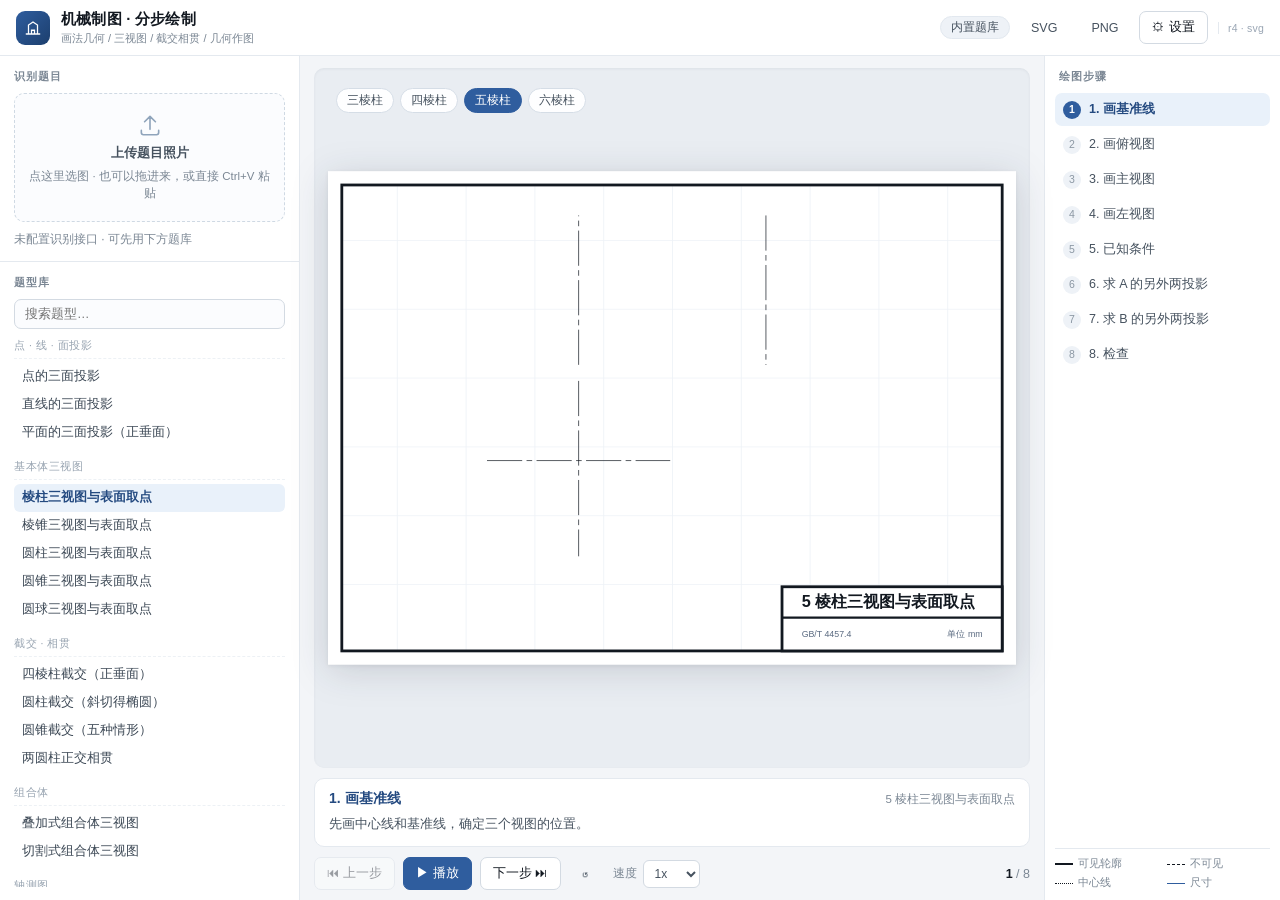
==== commit daad02e8: "fix(r4): 修复上传链路与图幅比例 - SVG 补 width/height + preserveAspectRatio，任何容器下都不再拉伸变形 - 图幅规范化：只出横版/竖版两种比例，内容在" ====
--- a/index-standalone.html
+++ b/index-standalone.html
@@ -58,6 +58,12 @@
   border: 1px solid #e2e8ef; border-radius: 999px; padding: 3px 10px;
 }
 .tag.is-doc { color: #1c5c96; background: #e8f2fc; border-color: #cfe3f7; }
+/* 版本水印：旧版页面没有这一项，一眼可辨 */
+.build-tag {
+  font-size: 10.5px; color: #9aa6b4; border-left: 1px solid var(--line);
+  padding-left: 9px; margin-left: 2px; letter-spacing: .2px;
+  font-variant-numeric: tabular-nums; user-select: none;
+}
 
 /* ---------- 按钮 ---------- */
 .btn {
@@ -101,6 +107,8 @@
   transition: border-color .15s, background .15s;
 }
 .drop:hover, .drop.over { border-color: var(--blue); background: #f4f8fd; color: var(--blue-d); }
+.drop:focus-visible { outline: 2px solid var(--blue); outline-offset: 2px; }
+.drop.over { border-style: solid; box-shadow: inset 0 0 0 3px #e3eefb; }
 .drop strong { font-size: 13px; }
 .drop span { font-size: 11.5px; color: var(--muted); line-height: 1.5; }
 .drop svg { color: #8fa4bb; }
@@ -127,6 +135,13 @@
 .issues summary { cursor: pointer; }
 .issues ul { margin: 4px 0 0; padding-left: 16px; line-height: 1.7; }
 .ai-error { color: var(--accent); font-size: 12.5px; line-height: 1.6; }
+.err-hints { margin: 0; padding-left: 17px; font-size: 11.5px; color: var(--ink-2); line-height: 1.75; }
+.err-hints li { margin-bottom: 3px; }
+.raw {
+  font-family: ui-monospace, "Cascadia Mono", Consolas, monospace;
+  font-size: 10.5px; color: #7b8794; margin-top: 4px;
+  word-break: break-all; line-height: 1.55;
+}
 .hint { font-size: 11.5px; color: var(--muted); line-height: 1.6; margin-top: 4px; }
 
 /* 题库 */
@@ -166,12 +181,15 @@
   width: 100%; height: 100%;
   display: flex; align-items: center; justify-content: center;
 }
+/* width/height 100% + preserveAspectRatio="xMidYMid meet"：
+   SVG 自身永不拉伸，比例不符时只在四周留白。阴影用 drop-shadow，
+   跟随实际绘制的纸张轮廓，而不是元素盒子。 */
 .paper svg.dw {
-  background: #fff;
-  max-width: 100%; max-height: 100%;
-  width: auto; height: auto;
+  display: block;
+  width: 100%;
+  height: 100%;
   border-radius: 2px;
-  box-shadow: 0 6px 24px rgba(20, 30, 45, .13), 0 1px 3px rgba(20, 30, 45, .08);
+  filter: drop-shadow(0 6px 18px rgba(20, 30, 45, .15)) drop-shadow(0 1px 2px rgba(20, 30, 45, .07));
 }
 .variant-bar {
   position: absolute; left: 22px; top: 20px;
@@ -259,6 +277,26 @@
 }
 .modal-box input:focus { border-color: var(--blue); }
 .modal-actions { display: flex; justify-content: flex-end; gap: 8px; margin-top: 16px; }
+
+/* file:// 打开时的提醒：跨域请求会被浏览器拦掉 */
+.net-warn {
+  margin-top: 12px; padding: 9px 11px; border-radius: 8px;
+  background: #fdf3e3; border: 1px solid #f0ddba; color: #8a5f14;
+  font-size: 11.5px; line-height: 1.7;
+}
+.net-warn.hide { display: none; }
+.net-warn b { color: #6f4a0b; }
+.net-warn code {
+  font-family: ui-monospace, "Cascadia Mono", Consolas, monospace;
+  background: rgba(255,255,255,.7); border-radius: 3px; padding: 1px 4px; font-size: 11px;
+}
+.testbox { margin-top: 12px; border-top: 1px solid var(--line); padding-top: 10px; }
+.testbox summary { font-size: 11.5px; color: var(--muted); cursor: pointer; }
+.testrow { display: flex; align-items: center; gap: 9px; margin-top: 8px; }
+.test-out { font-size: 11.5px; line-height: 1.5; color: var(--ink-2); }
+.test-out.ok { color: var(--ok); }
+.test-out.err { color: var(--accent); }
+.test-out.wait { color: var(--blue); }
 
 .toast {
   position: fixed; left: 50%; bottom: 26px; transform: translate(-50%, 10px);
@@ -297,6 +335,7 @@
       <button id="btn-svg" class="btn ghost" title="导出矢量图">SVG</button>
       <button id="btn-png" class="btn ghost" title="导出图片">PNG</button>
       <button id="btn-settings" class="btn">⚙ 设置</button>
+      <span id="build-tag" class="build-tag" title="当前页面版本。若显示的不是 r4，说明浏览器用了旧缓存，请强制刷新（Ctrl+F5）"></span>
     </div>
   </header>
 
@@ -304,12 +343,12 @@
     <aside class="side">
       <section class="card">
         <h2>识别题目</h2>
-        <div id="drop" class="drop">
+        <div id="drop" class="drop" role="button" tabindex="0" aria-label="上传题目照片，或把图片拖进来、直接粘贴">
           <svg width="26" height="26" viewBox="0 0 24 24" fill="none" stroke="currentColor" stroke-width="1.5" stroke-linecap="round">
             <path d="M12 16V4m0 0L7 9m5-5 5 5M4 17v2a2 2 0 0 0 2 2h12a2 2 0 0 0 2-2v-2"/>
           </svg>
           <strong>上传题目照片</strong>
-          <span>AI 判断题型、读尺寸，拆成作图步骤</span>
+          <span>点这里选图 · 也可以拖进来，或直接 Ctrl+V 粘贴</span>
         </div>
         <input type="file" id="file-input" accept="image/*" hidden>
         <div id="ai-status" class="ai-status"></div>
@@ -374,6 +413,14 @@
       <input id="cfg-apikey" type="password" placeholder="sk-...">
       <label>模型</label>
       <input id="cfg-model" type="text" placeholder="gpt-4o" value="gpt-4o">
+      <div id="net-warn" class="net-warn hide"></div>
+      <details class="testbox">
+        <summary>连接测试（保存后可点）</summary>
+        <div class="testrow">
+          <button id="btn-test" class="btn">测试连通</button>
+          <span id="test-out" class="test-out"></span>
+        </div>
+      </details>
       <div class="modal-actions">
         <button id="btn-cancel-settings" class="btn ghost">取消</button>
         <button id="btn-save-settings" class="btn primary">保存</button>
@@ -386,6 +433,8 @@
   // ===== js/config.js =====
 const AppConfig = {
   KEY: 'mech_draw_config',
+  /* 构建标识：改版时递增，页面上可见，方便确认打开的是哪一版 */
+  BUILD: 'r4 · svg',
   get() {
     try { return JSON.parse(localStorage.getItem(this.KEY)) || {} }
     catch { return {} }
@@ -2329,18 +2378,59 @@
     }
   }
 
-  /* 内置题库产物（Paper 元素）→ 同一套场景结构 */
+  /* 内置题库产物（Paper 元素）→ 同一套场景结构
+   * 图幅只用两种标准比例（横版/竖版），按图形形态选择：
+   * 横向图形用横版，竖向图形用竖版。同类题切换时纸张尺寸稳定，
+   * 又不会把竖长的吊钩硬塞进横纸里。
+   * 排布时必须扣掉 render.js 的页边距与标题栏，否则内容会压到标题栏上。
+   */
+  const SHEET_LAND = 920 / 660                 // 横版 ≈ 1.394
+  const SHEET_PORT = 660 / 920                 // 竖版 ≈ 0.717
+  const PAD_FRAC = 0.028                       // 与 render.js 的 pad 同源
+  const TB_FRAC = 0.13                         // 与 render.js 的 tbH 同源
+  const MARGIN = 11                            // 图形与图框的最小间隙
+
+  /* 与 render.js 保持一致的页边距 / 标题栏高度 */
+  const frameMetrics = (w, h) => {
+    const pad = Math.min(w, h) * PAD_FRAC
+    const tbH = Math.min(h * TB_FRAC, h - pad * 2 - 10)
+    return { pad, tbH }
+  }
+
   function fromDraw(draw) {
     const all = draw.steps.reduce((a, s) => a.concat(s.els), [])
     const bb = Paper.bbox(all)
-    const m = 14, tb = 22
-    const dx = m - bb.x0, dy = m + tb - bb.y0
+    const bw = Math.max(bb.w, 1), bh = Math.max(bb.h, 1)
+    const ratio = (bw / bh) >= 0.95 ? SHEET_LAND : SHEET_PORT
+
+    // 由约束反解最小 h：宽向 w-2pad ≥ bw+2M；高向 h-2pad-tbH ≥ bh+2M
+    const c = PAD_FRAC * Math.min(ratio, 1)
+    const byWidth = (bw + 2 * MARGIN) / (ratio - 2 * c)
+    const byHeight = (bh + 2 * MARGIN) / (1 - TB_FRAC - 2 * c)
+    let h = Math.max(byWidth, byHeight, 60)
+    let w = h * ratio
+    // pad/tbH 依赖最终尺寸，迭代两轮收敛
+    for (let i = 0; i < 3; i++) {
+      const { pad, tbH } = frameMetrics(w, h)
+      h = Math.max((bw + 2 * MARGIN + 2 * pad) / ratio, bh + 2 * MARGIN + 2 * pad + tbH)
+      w = h * ratio
+    }
+
+    // 在"图框内、标题栏以上"的可用区居中。
+    // 注意坐标系翻转：SVG 里标题栏在图框底部（y 向下），
+    // 换到 paper 坐标（y 向上）后它占的是"下方的小 y"，所以可用区从 pad+tbH 起。
+    const { pad, tbH } = frameMetrics(w, h)
+    const availW = w - 2 * pad
+    const y0 = pad + tbH, y1 = h - pad
+    const dx = pad + availW / 2 - (bb.x0 + bb.x1) / 2
+    const dy = (y0 + y1) / 2 - (bb.y0 + bb.y1) / 2
+
     const title = draw.title.length > 12 ? draw.title.slice(0, 12) + '…' : draw.title
     return {
       title,
       titleFull: draw.title,
       steps: draw.steps.map(s => ({ title: s.title, desc: s.desc, els: Paper.translate(s.els, dx, dy) })),
-      sheet: { w: Math.max(120, bb.w + 2 * m), h: Math.max(90, bb.h + 2 * m + tb), frame: true, titleBlock: true },
+      sheet: { w, h, frame: true, titleBlock: true },
       standard: 'GB/T 4457.4', unit: 'mm',
       warnings: [], confidence: null, summary: '', mode: 'template',
     }
@@ -2381,12 +2471,16 @@
     const pad = Math.min(w, h) * 0.028
     const frame = { x: pad, y: pad, w: w - pad * 2, h: h - pad * 2 }
     const tbW = Math.min(w * 0.32, w - pad * 2 - 10)
-    const tbH = Math.min(h * 0.11, h - pad * 2 - 10)
+    /* 标题栏高度必须与 DrawingDoc.fromDraw 预留的 TB_FRAC 对齐，
+       否则内容会压到标题栏上。0.13 是两边共用的约定值。 */
+    const tbH = Math.min(h * 0.13, h - pad * 2 - 10)
     const tb = { x: frame.x + frame.w - tbW, y: frame.y + frame.h - tbH, w: tbW, h: tbH }
 
     const SY = y => h - y
     const parts = []
-    parts.push(`<svg class="dw" viewBox="0 0 ${w} ${h}" xmlns="http://www.w3.org/2000/svg" role="img" aria-label="${esc(sc.title || '')}">`)
+    /* width/height 与 viewBox 同值：给出确定的固有比例，
+       即使外层 CSS 把它塞进不同形状的盒子，preserveAspectRatio 也只会留白、绝不拉伸。 */
+    parts.push(`<svg class="dw" viewBox="0 0 ${w} ${h}" width="${r(w)}" height="${r(h)}" preserveAspectRatio="xMidYMid meet" xmlns="http://www.w3.org/2000/svg" role="img" aria-label="${esc(sc.title || '')}">`)
     parts.push(`<style>${SvgRender.CSS}</style>`)
     parts.push(`<defs><pattern id="grid" width="${20 * k}" height="${20 * k}" patternUnits="userSpaceOnUse"><path d="M${20 * k} 0H0V${20 * k}" fill="none" stroke="#eef2f7" stroke-width="${Math.max(0.6, k * 0.4)}"/></pattern></defs>`)
     parts.push(`<rect width="${w}" height="${h}" fill="#fff"/>`)
@@ -2476,23 +2570,27 @@
     }
 
     const out = [`<g data-step="${si}" class="step">`]
+    /* 尺寸标注不是"画"出来的轮廓，而是标注，让它几乎立刻出现：
+       否则最后一步的尺寸要等前面几组线型依次生长完才看得见，很像"没画出来"。 */
+    const order = ['solid', 'hidden', 'thin', 'center', 'dim']
     let gi = 0
-    Object.keys(groups).forEach(key => {
+    order.forEach(key => {
       const d = groups[key].join('')
       if (!d) return
       const id = `mk-${si}-${key}`
-      const delay = animate ? gi * 80 : 0
-      gi++
+      const delay = key === 'dim' ? 0 : (animate ? gi * 70 : 0)
+      if (key !== 'dim') gi++
       if (animate) {
         out.push(`<mask id="${id}" maskUnits="userSpaceOnUse" x="0" y="0" width="100%" height="100%">
-          <path d="${d}" fill="none" stroke="#fff" stroke-width="${sw[key] * 6 + 1}" stroke-linecap="round" class="rv" pathLength="1" style="animation-delay:${delay}ms"/>
+          <path d="${d}" fill="none" stroke="#fff" stroke-width="${sw[key] * 6 + 1}" stroke-linecap="round" class="rv" pathLength="1" style="animation-delay:${delay}ms"${key === 'dim' ? ' data-dim="1"' : ''}/>
         </mask>`)
       }
       out.push(`<path d="${d}" fill="none" stroke="${key === 'dim' ? '#2f5d9e' : '#121820'}" stroke-width="${r(sw[key])}" stroke-linecap="round" stroke-linejoin="round"${dash[key] ? ` stroke-dasharray="${dash[key]}"` : ''}${animate ? ` mask="url(#${id})"` : ''}/>`)
     })
 
     extras.forEach((x, idx) => {
-      const delay = animate ? 260 + Math.min(6, idx) * 60 : 0
+      /* 箭头/填充跟着线条走，早点出来；文字稍后淡入，但别拖太久 */
+      const delay = animate ? 180 + Math.min(8, idx) * 45 : 0
       if (x.kind === 'text') {
         out.push(x.html.replace('<text ', `<text class="${animate ? 'fi' : ''}" style="animation-delay:${delay}ms" `))
       } else if (x.kind === 'dot') {
@@ -2703,7 +2801,7 @@
 
   async recognize(file, onIssue) {
     if (!AppConfig.hasApiKey) throw new Error('请先在设置中填入 API Key')
-    const dataUrl = await this._toDataUrl(file)
+    const dataUrl = await this._prepare(file)
     let lastErr = null
     for (let attempt = 0; attempt < 2; attempt++) {
       try {
@@ -2718,6 +2816,42 @@
       }
     }
     throw lastErr
+  }
+
+  /* 手机照片动辄 4000px、好几 MB，直接塞给接口容易超时或被拒（413/400）。
+     先等比压到长边 1600px、JPEG 0.85 —— 识图够用，体积能小一个数量级。 */
+  async _prepare(file) {
+    const raw = await this._toDataUrl(file)
+    try {
+      const shrunk = await this._shrink(raw, 1600, 0.85)
+      /* 压完反而更大（小图重编码会变大）就退回原图 */
+      return shrunk.length < raw.length ? shrunk : raw
+    } catch {
+      return raw
+    }
+  }
+
+  _shrink(dataUrl, maxSide, quality) {
+    return new Promise((resolve, reject) => {
+      const img = new Image()
+      img.onload = () => {
+        const { naturalWidth: w, naturalHeight: h } = img
+        if (!w || !h) { reject(new Error('图片尺寸异常')); return }
+        const k = Math.min(1, maxSide / Math.max(w, h))
+        if (k >= 1 && dataUrl.length < 900 * 1024) { resolve(dataUrl); return }
+        const cw = Math.round(w * k), ch = Math.round(h * k)
+        const cv = document.createElement('canvas')
+        cv.width = cw; cv.height = ch
+        const ctx = cv.getContext('2d')
+        // JPEG 没有透明通道，先铺白底，免得透明 PNG 压出来是黑底
+        ctx.fillStyle = '#fff'
+        ctx.fillRect(0, 0, cw, ch)
+        ctx.drawImage(img, 0, 0, cw, ch)
+        resolve(cv.toDataURL('image/jpeg', quality))
+      }
+      img.onerror = () => reject(new Error('图片解码失败'))
+      img.src = dataUrl
+    })
   }
 
   async _call(dataUrl, repair) {
@@ -2740,12 +2874,22 @@
       method: 'POST',
       headers: { 'Content-Type': 'application/json', Authorization: `Bearer ${this.cfg.apiKey}` },
       body: JSON.stringify(body),
+      signal: this._sig ? this._sig() : undefined,
     })
+    if (res.status === 413) throw new Error('413 图片太大，接口拒绝接收')
     if (!res.ok) throw new Error(`接口返回 ${res.status}：${(await res.text()).slice(0, 200)}`)
     const json = await res.json()
     const content = json.choices?.[0]?.message?.content
     if (!content) throw new Error('接口未返回内容')
-    return content
+    return typeof content === 'string' ? content : JSON.stringify(content)
+  }
+
+  /* 120 秒硬超时：不设的话，网络卡住时界面会永远停在"正在识图…" */
+  _sig() {
+    if (this._ac) this._ac.abort()
+    this._ac = new AbortController()
+    this._timer = setTimeout(() => this._ac && this._ac.abort(), 120000)
+    return this._ac.signal
   }
 
   _toDataUrl(file) {
@@ -2937,14 +3081,44 @@
     $('ai-result').classList.add('hide')
   }
 
-  drop.onclick = () => fileInput.click()
-  ;['dragenter', 'dragover'].forEach(ev => drop.addEventListener(ev, e => { e.preventDefault(); drop.classList.add('over') }))
-  ;['dragleave', 'drop'].forEach(ev => drop.addEventListener(ev, e => { e.preventDefault(); drop.classList.remove('over') }))
+  /* 点整块上传区都能触发；用 keydown 支持回车/空格，
+     并且这里只在"确实是键盘操作"时才 click，避免部分浏览器里 click 事件冒泡导致弹两次 */
+  drop.onclick = e => { e.preventDefault(); fileInput.click() }
+  drop.addEventListener('keydown', e => {
+    if (e.key === 'Enter' || e.key === ' ') { e.preventDefault(); fileInput.click() }
+  })
+
+  ;['dragenter', 'dragover'].forEach(ev => drop.addEventListener(ev, e => {
+    e.preventDefault(); e.stopPropagation(); drop.classList.add('over')
+  }))
+  ;['dragleave', 'dragend'].forEach(ev => drop.addEventListener(ev, e => {
+    e.preventDefault(); drop.classList.remove('over')
+  }))
   drop.addEventListener('drop', e => {
-    const f = e.dataTransfer.files && e.dataTransfer.files[0]
-    if (f) handleFile(f)
+    e.preventDefault(); e.stopPropagation()
+    drop.classList.remove('over')
+    const dt = e.dataTransfer
+    if (!dt) return
+    const f = (dt.files && dt.files[0]) || null
+    if (f) { handleFile(f); return }
+    // 有些浏览器拖图片过来时 files 为空，得从 items 取
+    const it = [...(dt.items || [])].find(i => i.kind === 'file' && i.type.startsWith('image/'))
+    const g = it && it.getAsFile()
+    if (g) handleFile(g)
+    else toast('没读到图片，换个方式：点这里选图，或直接粘贴', 'err')
   })
-  fileInput.onchange = e => { const f = e.target.files[0]; if (f) handleFile(f) }
+
+  /* 整个窗口都接受拖放，避免拖到边上时浏览器直接打开图片、把页面顶掉 */
+  ;['dragover', 'drop'].forEach(ev => window.addEventListener(ev, e => {
+    if (e.target.closest && e.target.closest('#drop')) return
+    e.preventDefault()
+  }))
+
+  fileInput.onchange = e => {
+    const f = e.target.files && e.target.files[0]
+    handleFile(f)
+  }
+
   // 支持直接粘贴截图
   window.addEventListener('paste', e => {
     const items = e.clipboardData && e.clipboardData.items
@@ -2958,8 +3132,21 @@
   })
 
   async function handleFile(file) {
-    if (!file.type.startsWith('image/')) { toast('请上传图片文件', 'err'); return }
-    if (!AppConfig.hasApiKey) { openSettings(); toast('先填 API Key，再上传题目', 'err'); return }
+    /* 选文件的 input 有个坑：不清空 value 的话，再次选同一张图不会触发 change，
+       表现就是"点了没反应"。所以无论成功失败，第一时间就清空。 */
+    const reset = () => { try { fileInput.value = '' } catch { } }
+    if (!file) { reset(); return }
+
+    if (!file.type || !file.type.startsWith('image/')) {
+      reset(); toast('请上传图片文件', 'err'); return
+    }
+    if (!AppConfig.hasApiKey) {
+      reset()
+      openSettings()
+      toast('先填 API Key，再上传题目', 'err')
+      return
+    }
+
     status.className = 'ai-status loading'
     status.textContent = '正在识图…'
     $('ai-result').classList.add('hide')
@@ -2980,9 +3167,9 @@
     } catch (err) {
       status.className = 'ai-status err'
       status.textContent = '识别失败'
-      showAiError(err.message)
+      showAiError(err)
     } finally {
-      fileInput.value = ''
+      reset()
     }
   }
 
@@ -3002,22 +3189,127 @@
     `
   }
 
-  function showAiError(msg) {
+  /* 把各种失败翻译成用户能照着做的提示 */
+  function explainError(err) {
+    const msg = String((err && err.message) || err || '未知错误')
+    const name = (err && err.name) || ''
+    const isFile = location.protocol === 'file:'
+    if (name === 'AbortError' || /aborted|timeout|timed out|超时/i.test(msg)) {
+      return {
+        title: '请求超时（等了 2 分钟）',
+        hints: ['图片可能太大或网络太慢 —— 现在已经会自动压缩到长边 1600px，若仍超时就换张清晰但小一点的图。', '也可能是接口地址填错、或该服务此刻不通。'],
+        raw: msg,
+      }
+    }
+    if (/413|图片太大/i.test(msg)) {
+      return { title: '图片太大被接口拒绝（413）', hints: ['把照片裁到只保留题目部分，或降低分辨率再上传。'], raw: msg }
+    }
+    if (/Failed to fetch|NetworkError|ERR_FAILED|Load failed/i.test(msg)) {
+      return {
+        title: '网络请求被拦住',
+        hints: [
+          isFile
+            ? '你现在是直接双击打开 HTML（file:// 协议）。部分浏览器会拦掉这种页面的跨域请求 —— 这是最常见的原因。'
+            : '请求没能到达接口，可能是网络不通、接口地址写错，或对方不允许浏览器直接调用。',
+          isFile ? '解决办法：用本地服务器打开，或改用下方"单文件版 + 支持 CORS 的接口"。' : '先确认 API Base URL 是否正确（OpenAI 官方是 https://api.openai.com/v1）。',
+          '很多中转/代理接口默认不允许浏览器跨域调用，需要服务端放行 CORS，或改走本地代理。',
+        ],
+        raw: msg,
+      }
+    }
+    if (/401|403|Unauthorized|invalid.*key|Incorrect API key/i.test(msg)) {
+      return { title: 'API Key 无效或没有权限', hints: ['到设置里重新粘贴 Key，注意不要带空格或换行。'], raw: msg }
+    }
+    if (/404/.test(msg)) {
+      return { title: '接口地址或模型名不对（404）', hints: ['检查 Base URL 末尾是否多了 /v1/v1，以及模型名是否被该服务支持。'], raw: msg }
+    }
+    if (/429|quota|rate limit/i.test(msg)) {
+      return { title: '额度不足或被限流（429）', hints: ['稍后再试，或换一个 Key / 模型。'], raw: msg }
+    }
+    if (/timeout|timed out|ETIMEDOUT/i.test(msg)) {
+      return { title: '请求超时', hints: ['图片可能太大，或网络太慢。可以换一张小一点的图再试。'], raw: msg }
+    }
+    if (/无法解析|无法从返回|解析出 JSON|不是合法 JSON|steps 缺失|没有任何可渲染|output|看不清/i.test(msg)) {
+      return {
+        title: '模型返回的内容没法当成图纸',
+        hints: [
+          '它可能没看懂图，或没按要求输出 JSON。换一个指令跟随更强的视觉模型（gpt-4o / qwen-vl-max / glm-4v）通常能解决。',
+          '也可以把题目裁得更清楚一点再传。',
+        ],
+        raw: msg,
+      }
+    }
+    return { title: '识别失败', hints: ['可以换一张更清晰的图，或在设置里换一个支持图片输入的模型。'], raw: msg }
+  }
+
+  function showAiError(err) {
     const card = $('ai-result')
+    const info = explainError(err)
     card.classList.remove('hide')
-    card.innerHTML = `<div class="ai-error">${escapeHtml(msg)}</div>
-      <p class="hint">可以换一张更清晰的图，或在设置里换一个支持图片输入的模型。</p>`
+    card.innerHTML = `<div class="ai-error"><b>${escapeHtml(info.title)}</b></div>
+      <ul class="err-hints">${info.hints.map(h => `<li>${escapeHtml(h)}</li>`).join('')}</ul>
+      <details class="issues"><summary>原始错误</summary><div class="raw">${escapeHtml(info.raw)}</div></details>`
   }
 
   /* ---------- 设置 ---------- */
   const modal = $('settings-modal')
+
+  /* 直接双击 HTML 打开（file://）时，部分浏览器会把跨域请求拦成 "Failed to fetch"，
+     这是"能选图但永远识别失败"最常见的原因，所以在设置里直接说清楚。 */
+  function refreshNetWarn() {
+    const box = $('net-warn')
+    if (location.protocol !== 'file:') { box.classList.add('hide'); return }
+    box.classList.remove('hide')
+    box.innerHTML = `<b>当前是以 file:// 打开的</b><br>
+      浏览器可能拦截对本接口的请求，症状就是选图后一直"识别失败 / Failed to fetch"。
+      在项目目录下起一个本地服务器再访问即可：<br>
+      <code>python -m http.server 8000</code><br>
+      然后打开 <code>http://localhost:8000/index.html</code>`
+  }
+
   function openSettings() {
     const cfg = AppConfig.get()
     $('cfg-baseurl').value = cfg.baseUrl || 'https://api.openai.com/v1'
     $('cfg-apikey').value = cfg.apiKey || ''
     $('cfg-model').value = cfg.model || 'gpt-4o'
+    refreshNetWarn()
     modal.classList.remove('hide')
   }
+
+  /* 连通性测试：先打 /models（不耗额度），失败再解释原因 */
+  async function testConn() {
+    const out = $('test-out')
+    const cfg = {
+      baseUrl: $('cfg-baseurl').value.trim() || 'https://api.openai.com/v1',
+      apiKey: $('cfg-apikey').value.trim(),
+      model: $('cfg-model').value.trim() || 'gpt-4o',
+    }
+    if (!cfg.apiKey) { out.className = 'test-out err'; out.textContent = '先填 API Key'; return }
+    out.className = 'test-out wait'
+    out.textContent = '正在连接…'
+    const t0 = performance.now()
+    try {
+      const res = await fetch(`${cfg.baseUrl.replace(/\/$/, '')}/models`, {
+        headers: { Authorization: `Bearer ${cfg.apiKey}` },
+      })
+      const ms = Math.round(performance.now() - t0)
+      if (res.ok) {
+        let names = []
+        try { const j = await res.json(); names = (j.data || []).map(m => m.id).slice(0, 40) } catch { }
+        const hit = names.length && !names.includes(cfg.model)
+        out.className = 'test-out ok'
+        out.textContent = `通了（${ms} ms）` + (hit ? `，但列表里没有 ${cfg.model}，确认下模型名` : '')
+      } else {
+        out.className = 'test-out err'
+        out.textContent = `接口返回 ${res.status}：${(await res.text()).slice(0, 120)}`
+      }
+    } catch (e) {
+      out.className = 'test-out err'
+      out.textContent = explainError(e).title + '（详见识别失败时的提示）'
+    }
+  }
+
+  $('btn-test').onclick = testConn
   $('btn-settings').onclick = openSettings
   $('btn-cancel-settings').onclick = () => modal.classList.add('hide')
   $('btn-save-settings').onclick = () => {
@@ -3052,6 +3344,7 @@
 
   // 默认示例
   loadTemplate('prism3', { sides: 5 })
+  $('build-tag').textContent = AppConfig.BUILD
   if (!AppConfig.hasApiKey) {
     status.textContent = '未配置识别接口 · 可先用下方题库'
     status.className = 'ai-status'
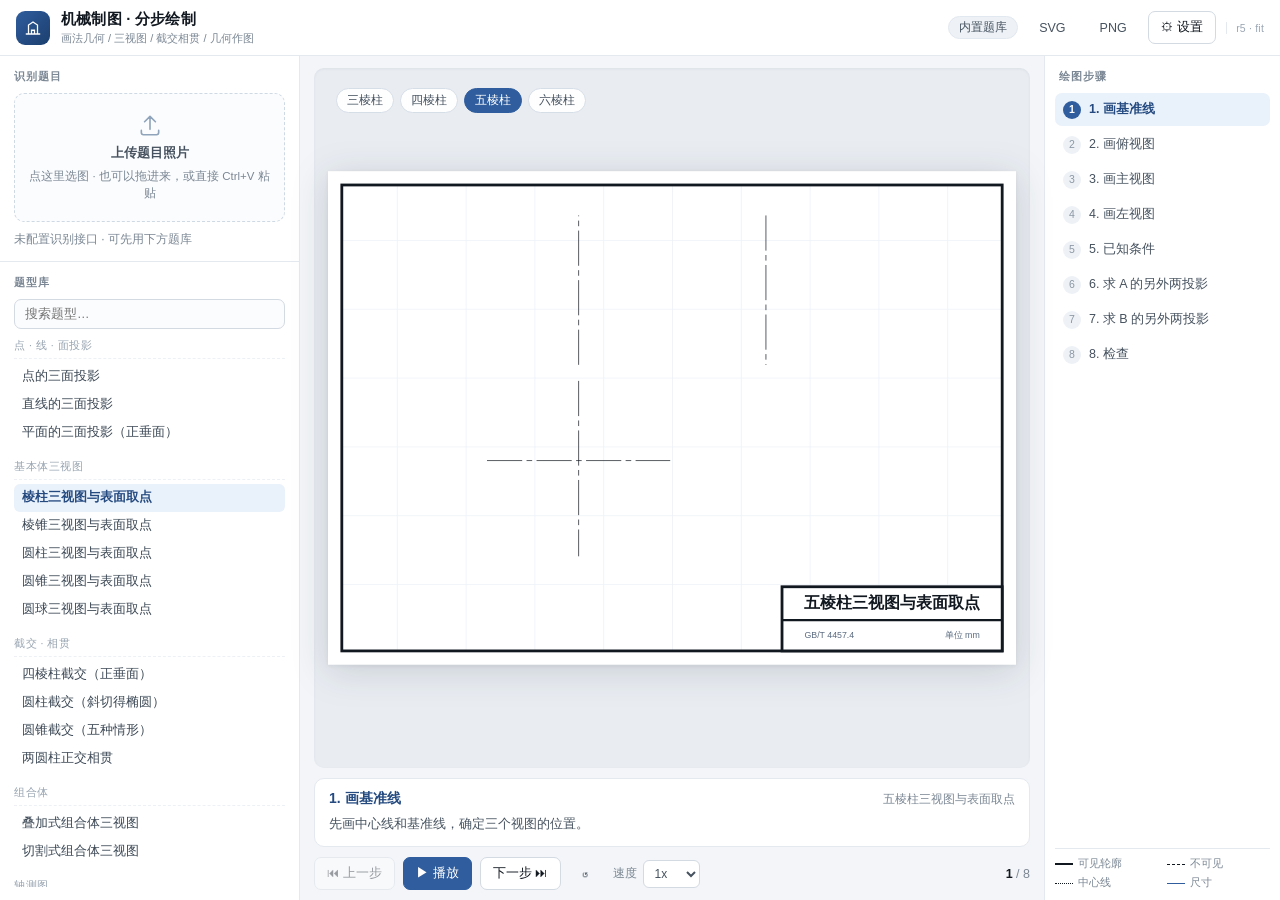
==== commit 2a07903b: "fix(r5): AI 图纸也按图框排布，不再压标题栏 - 抽出 fitToSheet：题库与 AI 两条路径共用同一套「可用区居中 + 必要时等比缩小」   之前 toScene 直接把模型给的 9" ====
--- a/index-standalone.html
+++ b/index-standalone.html
@@ -434,7 +434,7 @@
 const AppConfig = {
   KEY: 'mech_draw_config',
   /* 构建标识：改版时递增，页面上可见，方便确认打开的是哪一版 */
-  BUILD: 'r4 · svg',
+  BUILD: 'r5 · fit',
   get() {
     try { return JSON.parse(localStorage.getItem(this.KEY)) || {} }
     catch { return {} }
@@ -719,8 +719,31 @@
     })
   }
 
+  /* 以 (ox, oy) 为不动点等比缩放整组图元。
+   * 位置、半径、线宽、字号一起缩，否则缩小后线会显得又粗又挤；
+   * 但线宽/字号的缩放幅度收一半，避免缩到很小后线条细得看不见。 */
+  function scale(els, ox, oy, k) {
+    if (!(k > 0) || Math.abs(k - 1) < 1e-9) return els.slice()
+    const sp = p => p ? [ox + (p[0] - ox) * k, oy + (p[1] - oy) * k] : p
+    const kk = k < 1 ? 1 - (1 - k) * 0.5 : k      // 线宽/字号只缩一半
+    return els.map(e => {
+      const c = Object.assign({}, e)
+      if (c.a) c.a = sp(c.a)
+      if (c.b) c.b = sp(c.b)
+      if (c.c) c.c = sp(c.c)
+      if (c.p) c.p = sp(c.p)
+      if (c.tip) c.tip = sp(c.tip)
+      if (c.from) c.from = sp(c.from)
+      if (c.pts) c.pts = c.pts.map(sp)
+      if (typeof c.r === 'number') c.r = c.r * k
+      if (typeof c.size === 'number') c.size = c.size * kk
+      if (typeof c.w === 'number') c.w = c.w * kk
+      return c
+    })
+  }
+
   return {
-    ST, C, P, line, poly, circle, arc, dot, text, arrow, arcPts, bbox, dimPrim, translate,
+    ST, C, P, line, poly, circle, arc, dot, text, arrow, arcPts, bbox, dimPrim, translate, scale,
     dimH, dimV, dimAligned, dimR, dimD, leader, pointMark, eps: 1e-9,
   }
 })()
@@ -1327,6 +1350,10 @@
   function def(id, cat, name, build, tip = '') { T[id] = { id, cat, name, build, tip } }
   const step = (title, desc, els) => ({ title, desc, els: (els || []).filter(Boolean) })
 
+  /* 3~12 的阿拉伯数字转中文：工程制图里写"五棱柱"而不是"5 棱柱" */
+  const CN_NUM = ['零', '一', '二', '三', '四', '五', '六', '七', '八', '九', '十', '十一', '十二']
+  const cn = n => CN_NUM[n] || String(n)
+
   /* ---------- 抽象三视图布局（点线面投影） ---------- */
   function planeScene(W, H, D, gap = 13) {
     const map = {
@@ -1456,10 +1483,10 @@
     const pa = S.point(A, 'a', { vis: { top: true } })
     const pb = S.point(B, 'b', { vis: { top: true } })
     return {
-      title: `${n} 棱柱三视图与表面取点`,
+      title: `${cn(n)}棱柱三视图与表面取点`,
       steps: [
         ...SOLID_STEPS(S, { cx: 0, cy: 0 }, {
-          top: `${n} 棱柱的俯视图反映底面实形（正 ${n} 边形），主、左视图为矩形。`,
+          top: `${cn(n)}棱柱的俯视图反映底面实形（正${cn(n)}边形），主、左视图为矩形。`,
           front: '按"长对正"由俯视图向上投影，高度取 h，得主视图。前棱线把主视图分成两块可见棱面。',
           left: '按"高平齐、宽相等"由 45° 线求得左视图，后面的棱线不可见，画虚线。',
         }),
@@ -1497,7 +1524,7 @@
         'thin', { color: C.aux, dash: [2.4, 1.4], noAnim: true })
     })
     return {
-      title: `${n} 棱锥三视图与表面取点`,
+      title: `${cn(n)}棱锥三视图与表面取点`,
       steps: [
         ...SOLID_STEPS(S, { cx: 0, cy: 0 }, {
           top: '底面为正多边形，俯视图反映实形；锥顶的投影在中心。',
@@ -2365,6 +2392,9 @@
       })
       return { title: s.title, desc: s.narration, els }
     })
+    /* 模型给的坐标只是"大概画在哪"，不能直接当图幅用 ——
+       必须和题库一样按图框可用区重新排布，否则模型画偏下就会压住标题栏。 */
+    const fit = fitToSheet(steps, { minH: Math.min(doc.meta.height, CANVAS.h) })
     return {
       title: doc.meta.title,
       summary: doc.meta.summary,
@@ -2372,8 +2402,8 @@
       warnings: doc.warnings || [],
       standard: doc.meta.standard,
       unit: doc.meta.unit,
-      sheet: { w: doc.meta.width, h: doc.meta.height, frame: true, titleBlock: true },
-      steps,
+      sheet: fit.sheet,
+      steps: fit.steps,
       mode: 'doc',
     }
   }
@@ -2397,8 +2427,15 @@
     return { pad, tbH }
   }
 
-  function fromDraw(draw) {
-    const all = draw.steps.reduce((a, s) => a.concat(s.els), [])
+  /* 按"图框内、标题栏以上"的可用区，把整组图元缩放并居中。
+   * 题库与 AI 两条路径都走这里 —— 否则模型给的坐标原样落到纸上，
+   * 画得偏下就会压住标题栏（截图里俯视图贴着标题栏就是这个原因）。
+   * scale 上限 1：小题不放大，避免把 20mm 的小件撑满整张纸。
+   */
+  function fitToSheet(steps, opts = {}) {
+    const all = steps.reduce((a, s) => a.concat(s.els), [])
+    if (!all.length) return { steps, sheet: { w: CANVAS.w, h: CANVAS.h, frame: true, titleBlock: true } }
+
     const bb = Paper.bbox(all)
     const bw = Math.max(bb.w, 1), bh = Math.max(bb.h, 1)
     const ratio = (bw / bh) >= 0.95 ? SHEET_LAND : SHEET_PORT
@@ -2407,7 +2444,8 @@
     const c = PAD_FRAC * Math.min(ratio, 1)
     const byWidth = (bw + 2 * MARGIN) / (ratio - 2 * c)
     const byHeight = (bh + 2 * MARGIN) / (1 - TB_FRAC - 2 * c)
-    let h = Math.max(byWidth, byHeight, 60)
+    const minH = opts.minH || 60
+    let h = Math.max(byWidth, byHeight, minH)
     let w = h * ratio
     // pad/tbH 依赖最终尺寸，迭代两轮收敛
     for (let i = 0; i < 3; i++) {
@@ -2425,12 +2463,39 @@
     const dx = pad + availW / 2 - (bb.x0 + bb.x1) / 2
     const dy = (y0 + y1) / 2 - (bb.y0 + bb.y1) / 2
 
+    /* 缩放：内容本身已经放得下就只平移（scale=1）；
+       放不下时按可用区等比缩小，宁可缩一点也不让它压标题栏。 */
+    const availH = y1 - y0
+    const needW = bb.w + 2 * MARGIN, needH = bh + 2 * MARGIN
+    const scale = Math.min(1, availW / Math.max(needW, 1), availH / Math.max(needH, 1))
+    const sx = Math.abs(scale - 1) > 1e-4 ? scale : 1
+
+    const out = steps.map(s => ({
+      title: s.title,
+      desc: s.desc,
+      els: sx === 1
+        ? Paper.translate(s.els, dx, dy)
+        : Paper.scale(s.els, bb.x0, bb.y0, sx),
+    }))
+    // 缩放后按实际包围盒重新居中，免去锚点偏移的推导
+    if (sx !== 1) {
+      const bb2 = Paper.bbox(out.reduce((a, s) => a.concat(s.els), []))
+      const ddx = pad + availW / 2 - (bb2.x0 + bb2.x1) / 2
+      const ddy = (y0 + y1) / 2 - (bb2.y0 + bb2.y1) / 2
+      out.forEach(s => { s.els = Paper.translate(s.els, ddx, ddy) })
+    }
+
+    return { steps: out, sheet: { w, h, frame: true, titleBlock: true }, scale: sx }
+  }
+
+  function fromDraw(draw, opts = {}) {
+    const fit = fitToSheet(draw.steps, opts)
     const title = draw.title.length > 12 ? draw.title.slice(0, 12) + '…' : draw.title
     return {
       title,
       titleFull: draw.title,
-      steps: draw.steps.map(s => ({ title: s.title, desc: s.desc, els: Paper.translate(s.els, dx, dy) })),
-      sheet: { w, h, frame: true, titleBlock: true },
+      steps: fit.steps,
+      sheet: fit.sheet,
       standard: 'GB/T 4457.4', unit: 'mm',
       warnings: [], confidence: null, summary: '', mode: 'template',
     }
@@ -2498,14 +2563,17 @@
       const titleStr = sc.title || '未命名图纸'
       const cjk = /[\u4e00-\u9fa5]/g
       const textW = (str, fs) => (String(str).match(cjk) || []).length * fs + (String(str).replace(cjk, '').length * 0.55 * fs)
-      const fs1 = Math.max(2.0 * k, Math.min(tbH * 0.34, (tbW - 14) / Math.max(1, textW(titleStr, 1))))
-      const fs2 = Math.max(1.7 * k, Math.min(tbH * 0.18, (tbW * 0.36) / 9))
+      /* 上格放标题，下格放标准与单位。字号上限 0.26*tbH，基线放在格子垂直中线偏下一点，
+         文字才不会顶到框线上（之前 0.34 的字号配 0.31 的基线，顶端几乎贴住上边框）。 */
+      const fs1 = Math.max(2.0 * k, Math.min(tbH * 0.26, (tbW - 14) / Math.max(1, textW(titleStr, 1))))
+      const fs2 = Math.max(1.7 * k, Math.min(tbH * 0.16, (tbW * 0.36) / 9))
+      /* dominant-baseline 用 middle 让文字在格子里真正居中，不依赖经验基线 */
       parts.push(`<g font-family="'Segoe UI','Microsoft YaHei',sans-serif">
         <rect x="${tb.x}" y="${tb.y}" width="${tb.w}" height="${tb.h}" fill="#fff" stroke="#121820" stroke-width="${Math.max(1, k * 0.5)}"/>
-        <line x1="${tb.x}" y1="${tb.y + tbH * 0.48}" x2="${tb.x + tb.w}" y2="${tb.y + tbH * 0.48}" stroke="#121820" stroke-width="${Math.max(0.8, k * 0.35)}"/>
-        <text x="${tb.x + 7}" y="${tb.y + tbH * 0.31}" font-size="${r(fs1)}" font-weight="600" fill="#121820">${esc(titleStr)}</text>
-        <text x="${tb.x + 7}" y="${tb.y + tbH * 0.78}" font-size="${r(fs2)}" fill="#5a6a80">${esc(sc.standard || 'GB/T 4457.4 — 线型')}</text>
-        <text x="${tb.x + tb.w - 7}" y="${tb.y + tbH * 0.78}" font-size="${r(fs2)}" fill="#5a6a80" text-anchor="end">单位 ${esc(sc.unit || 'mm')}</text>
+        <line x1="${tb.x}" y1="${tb.y + tbH * 0.52}" x2="${tb.x + tb.w}" y2="${tb.y + tbH * 0.52}" stroke="#121820" stroke-width="${Math.max(0.8, k * 0.35)}"/>
+        <text x="${tb.x + 8}" y="${tb.y + tbH * 0.26}" font-size="${r(fs1)}" font-weight="600" fill="#121820" dominant-baseline="middle">${esc(titleStr)}</text>
+        <text x="${tb.x + 8}" y="${tb.y + tbH * 0.76}" font-size="${r(fs2)}" fill="#5a6a80" dominant-baseline="middle">${esc(sc.standard || 'GB/T 4457.4 — 线型')}</text>
+        <text x="${tb.x + tb.w - 8}" y="${tb.y + tbH * 0.76}" font-size="${r(fs2)}" fill="#5a6a80" text-anchor="end" dominant-baseline="middle">单位 ${esc(sc.unit || 'mm')}</text>
       </g>`)
     }
     parts.push('</svg>')
